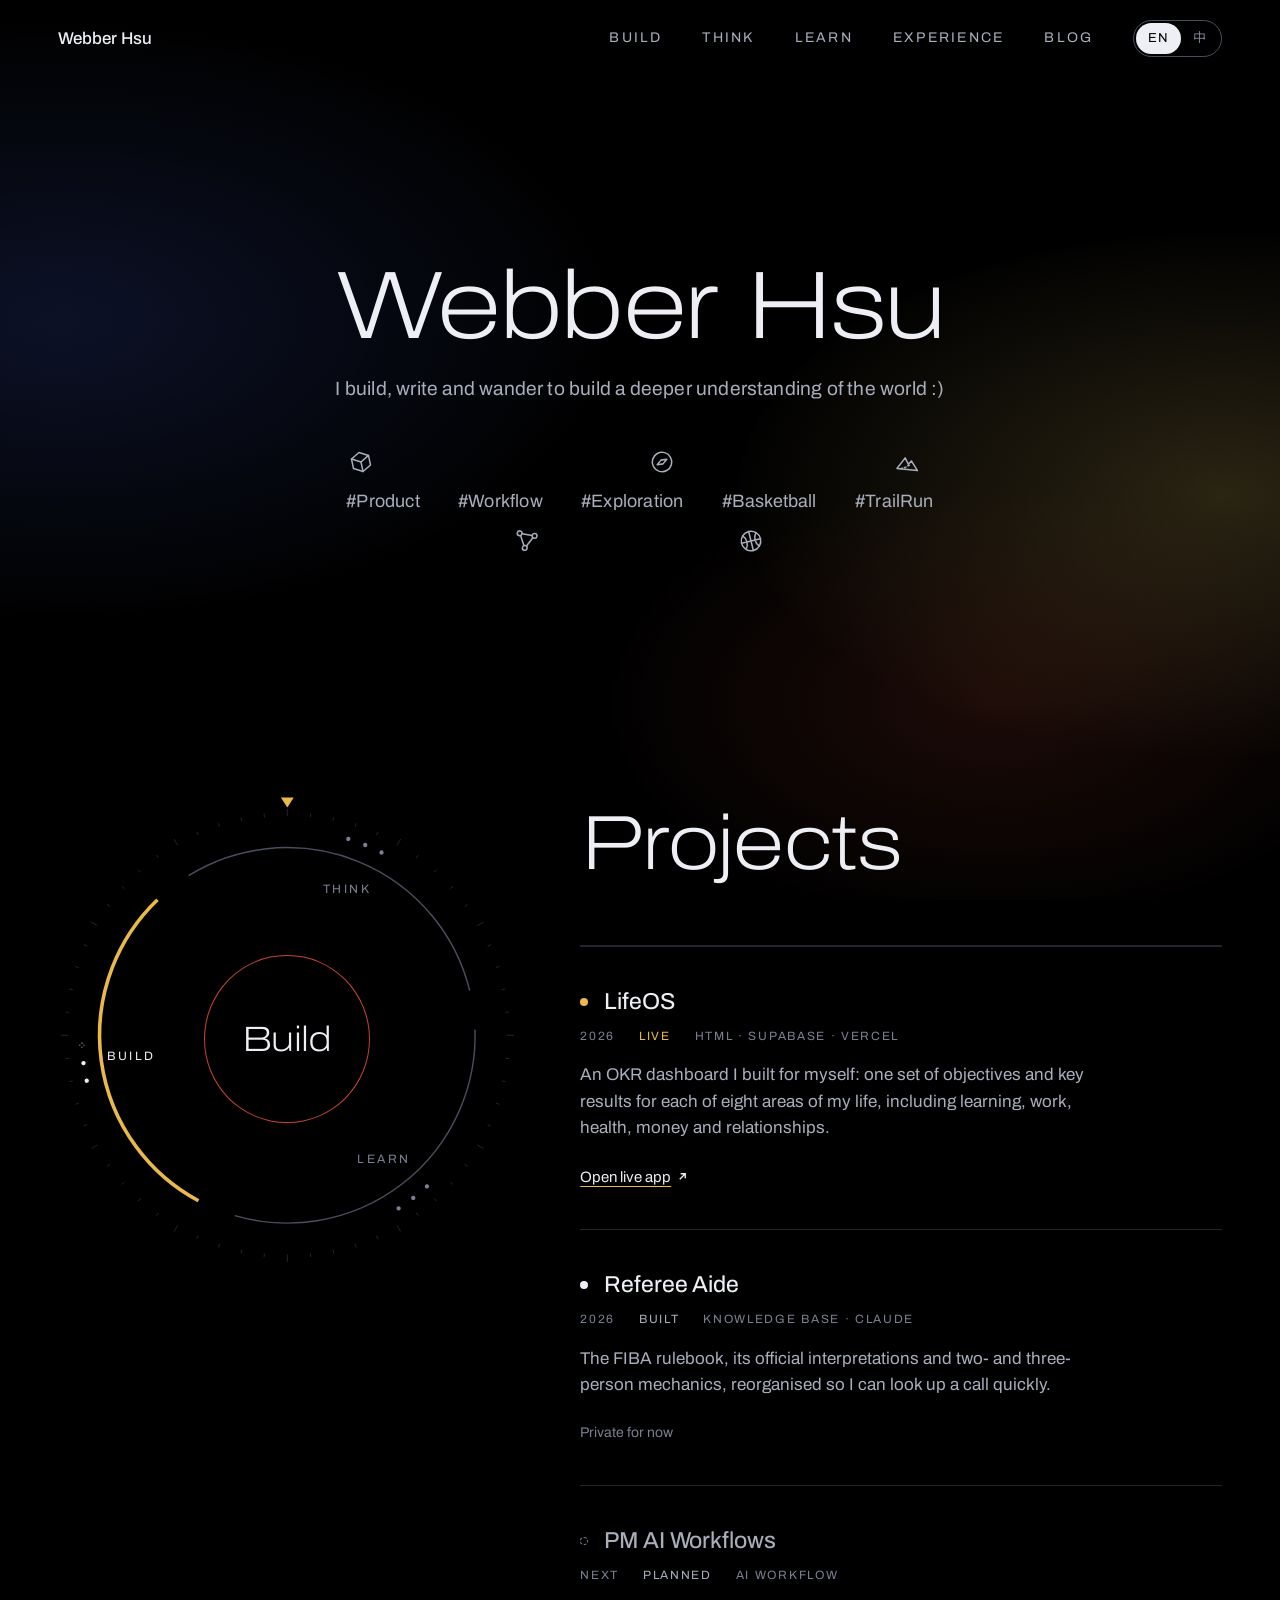
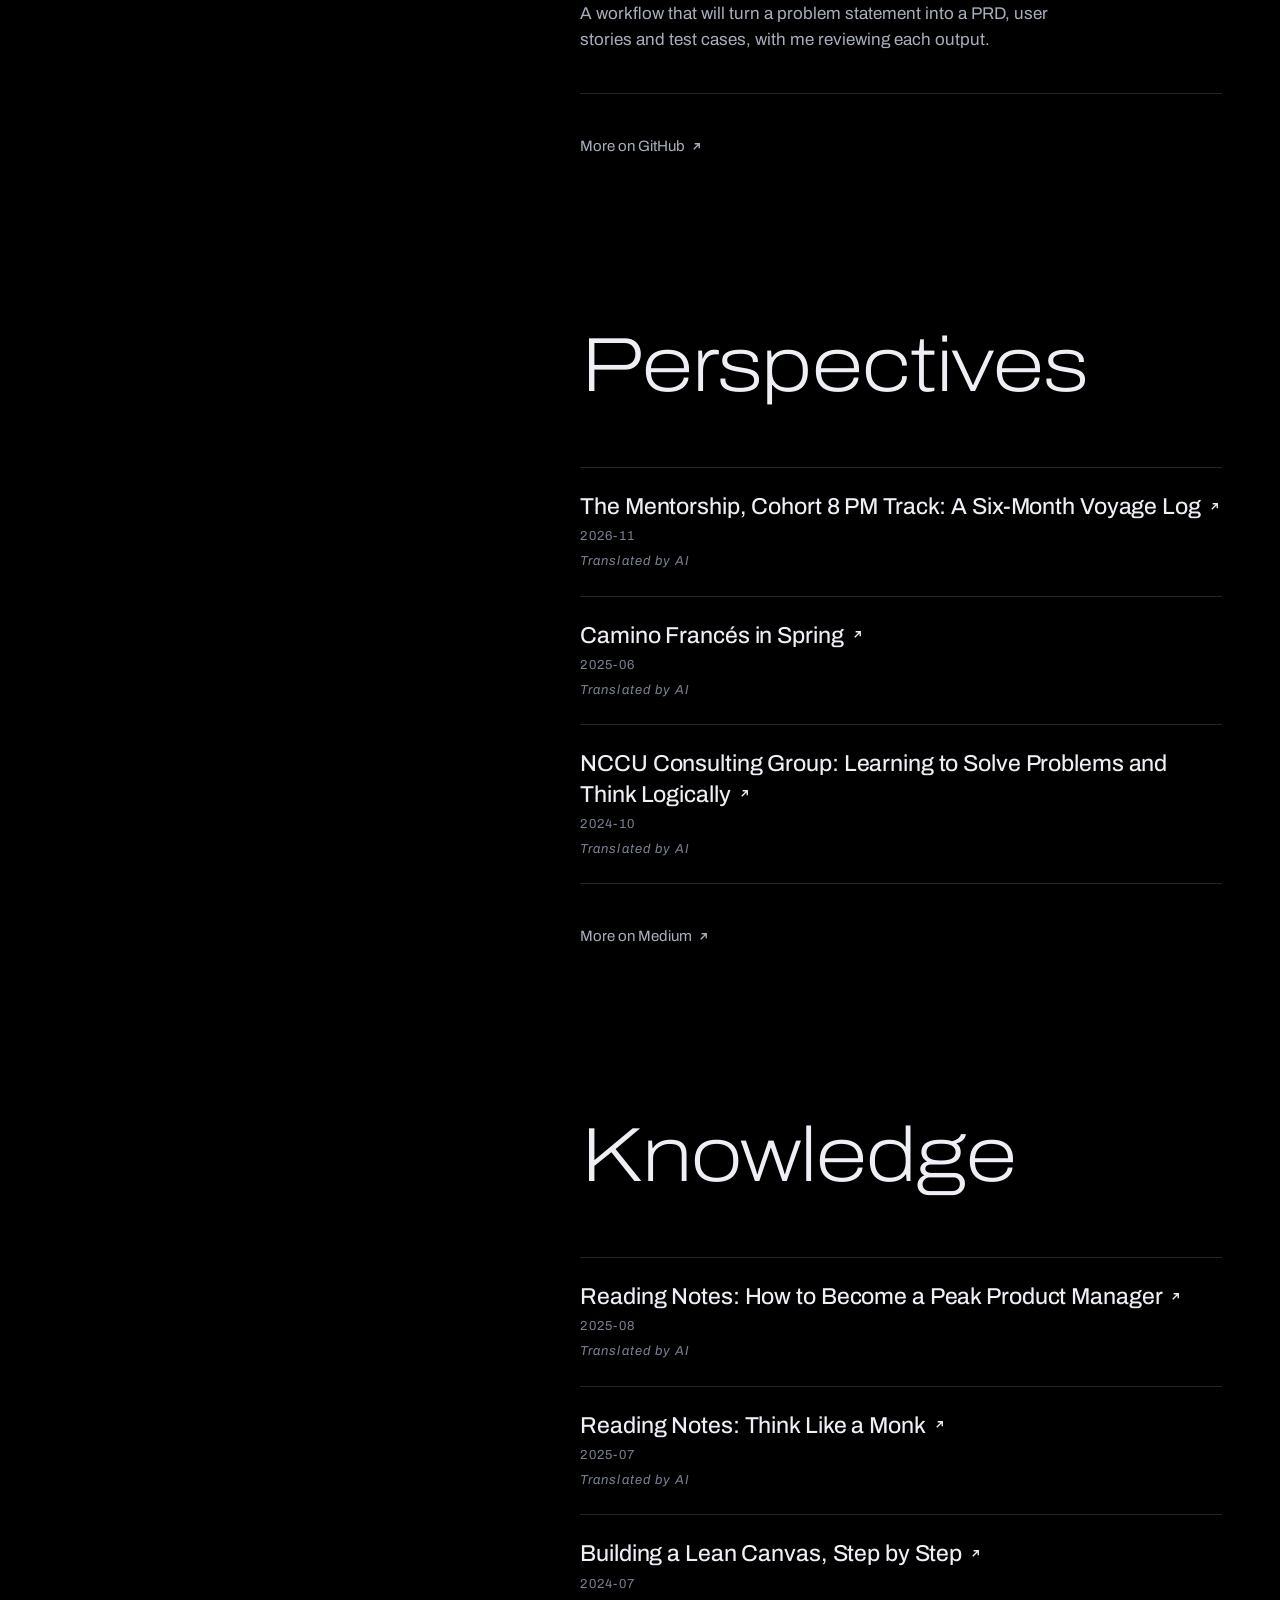
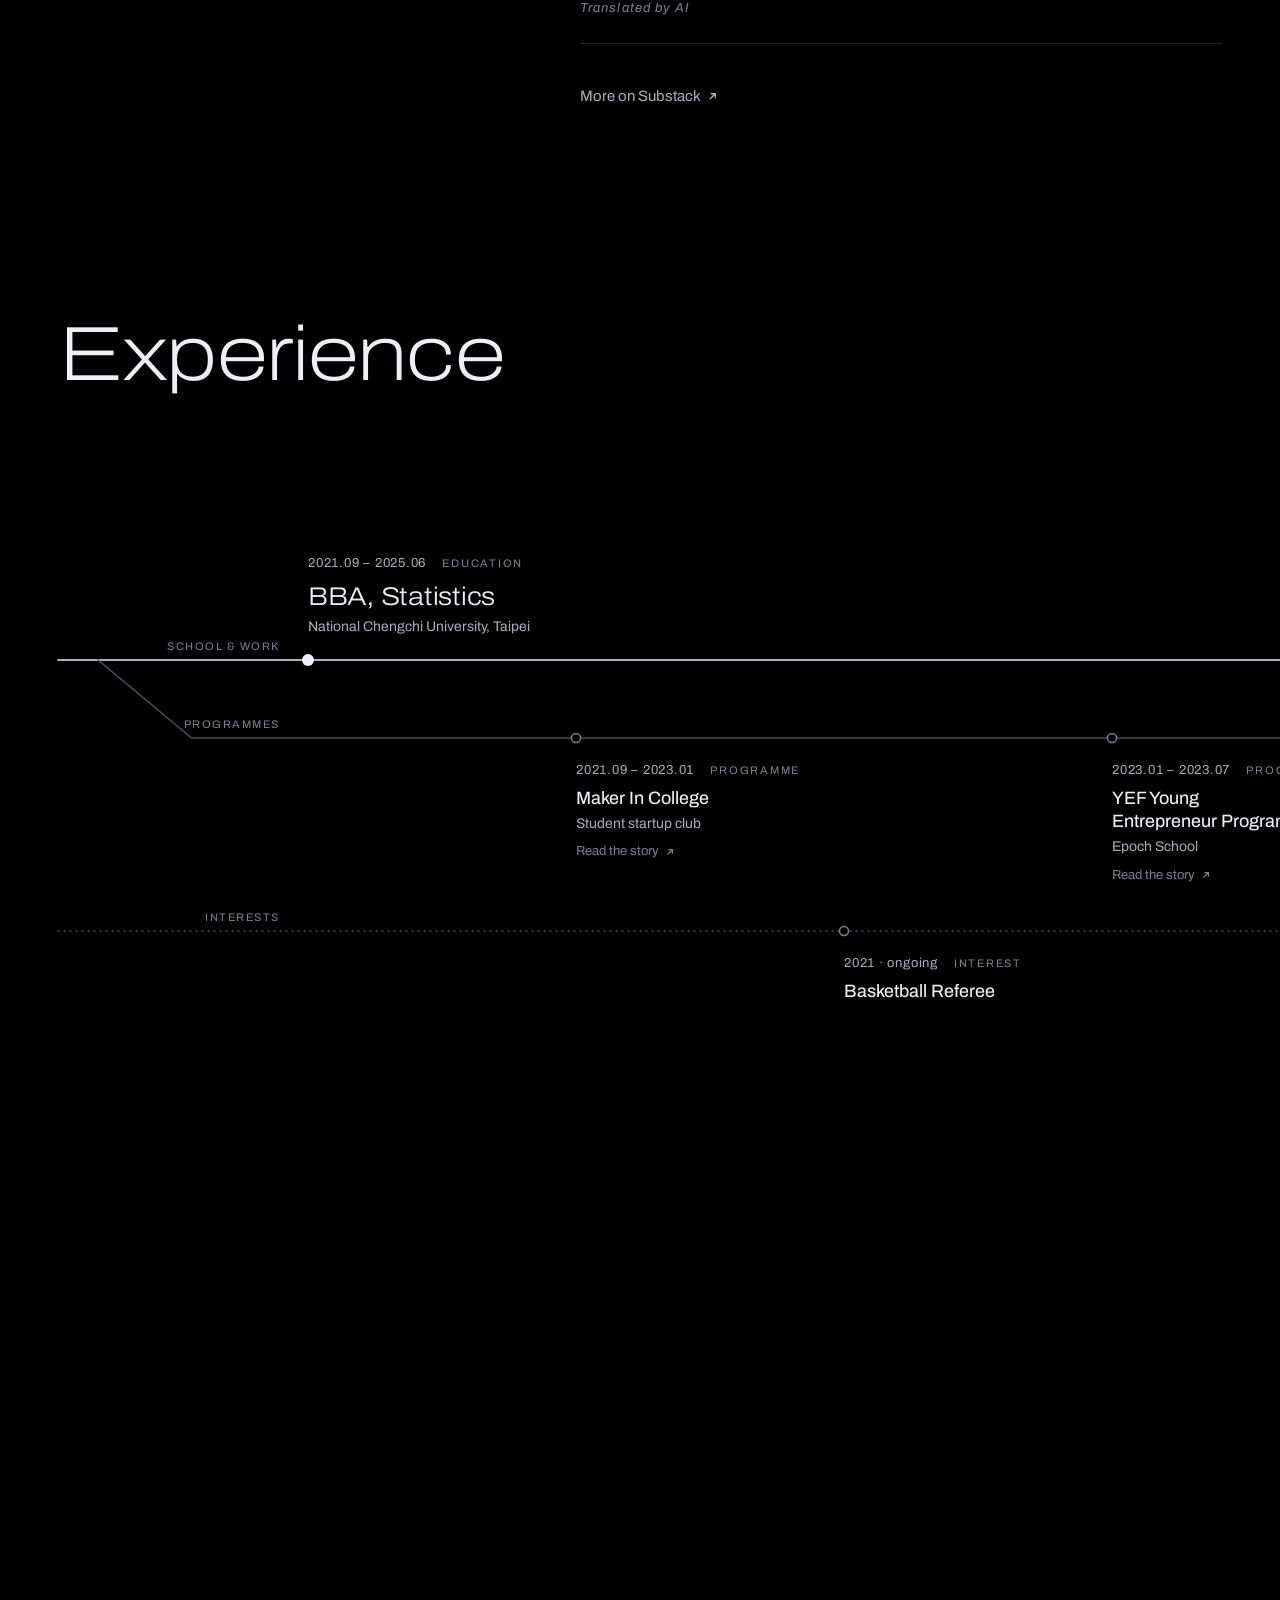
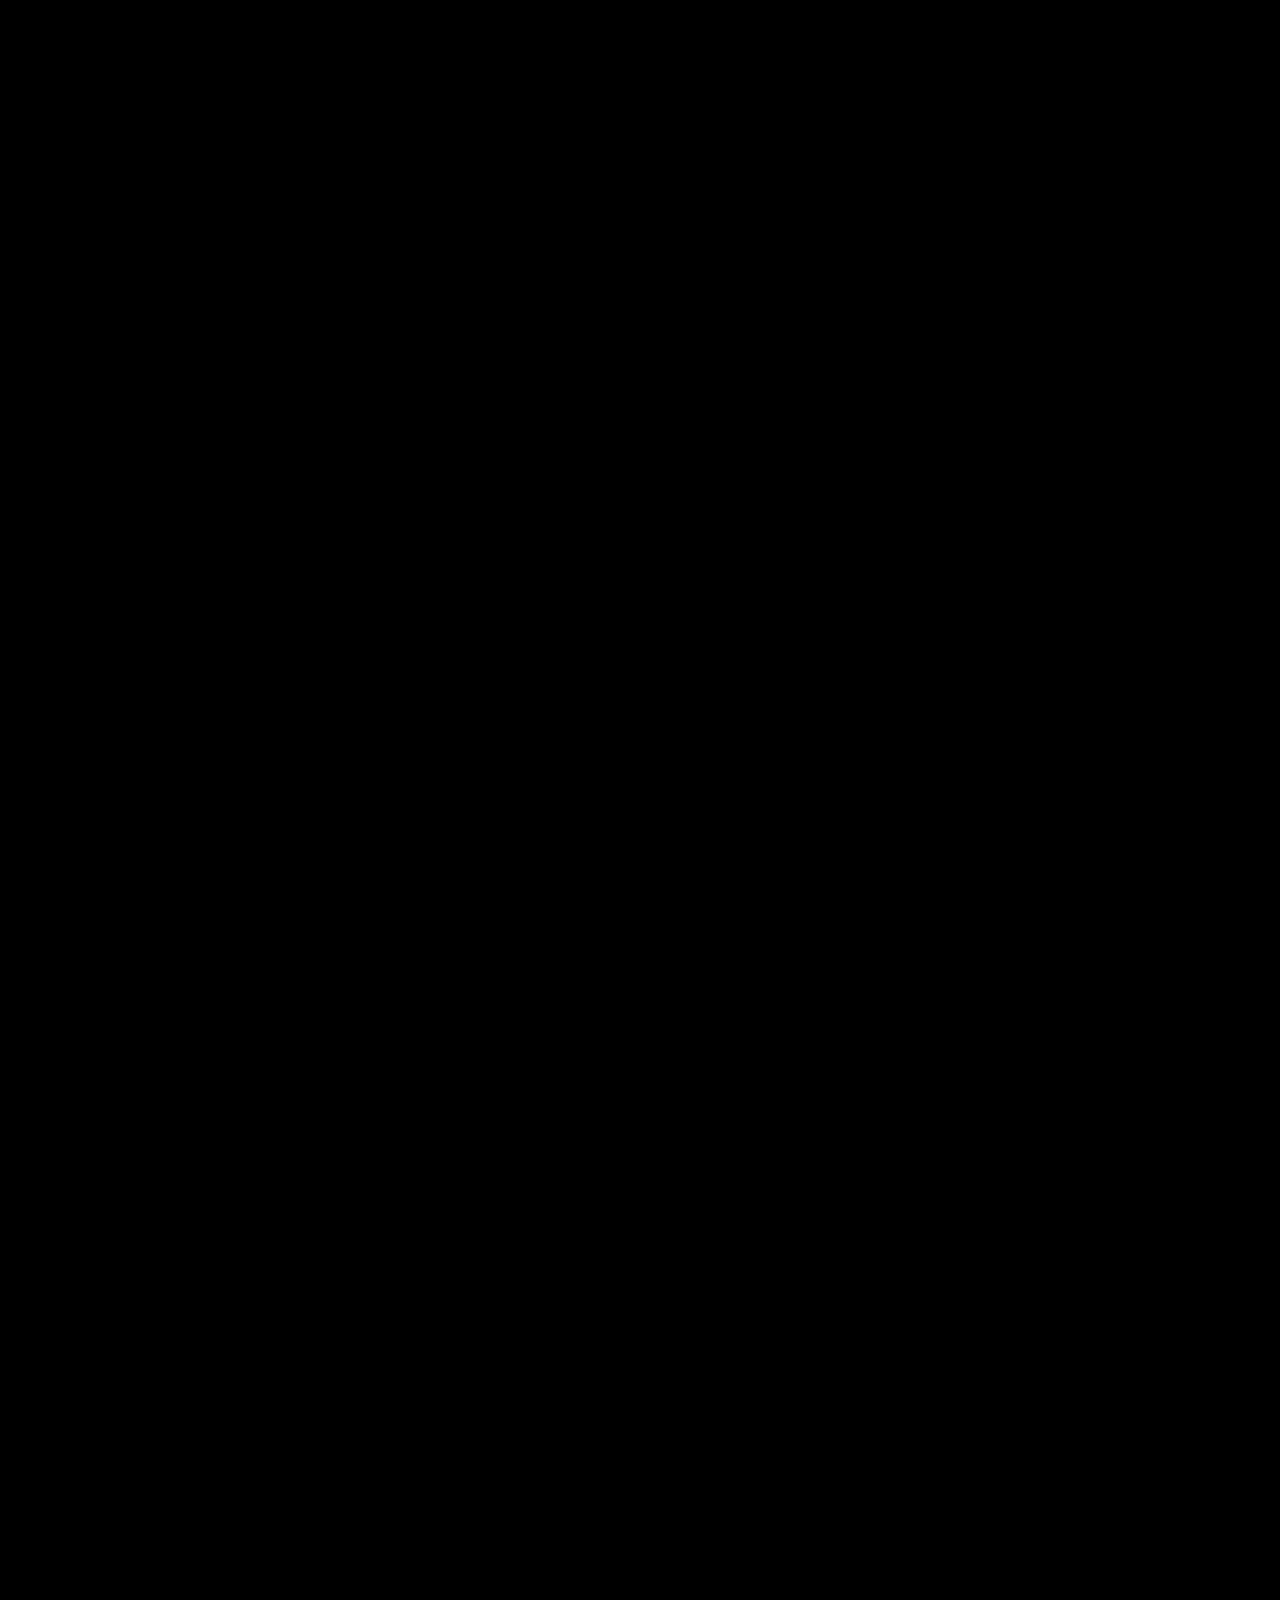
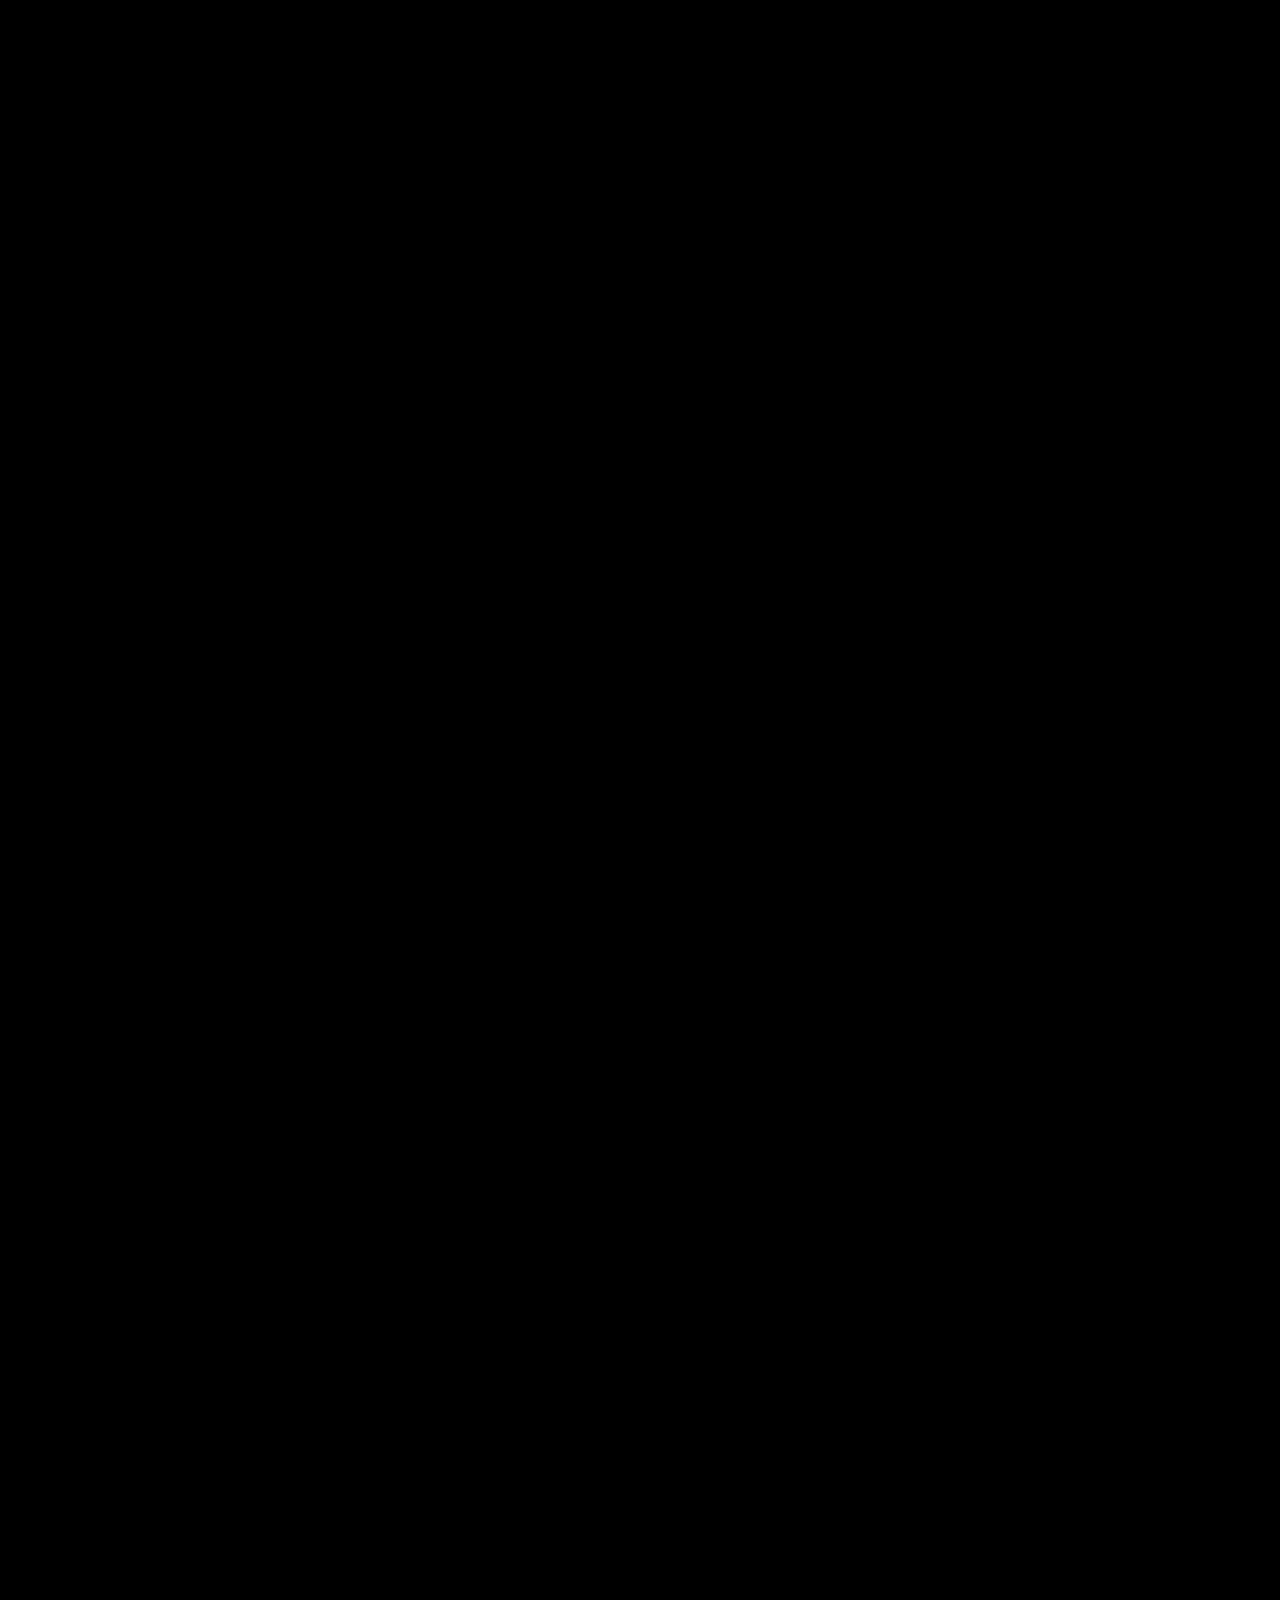
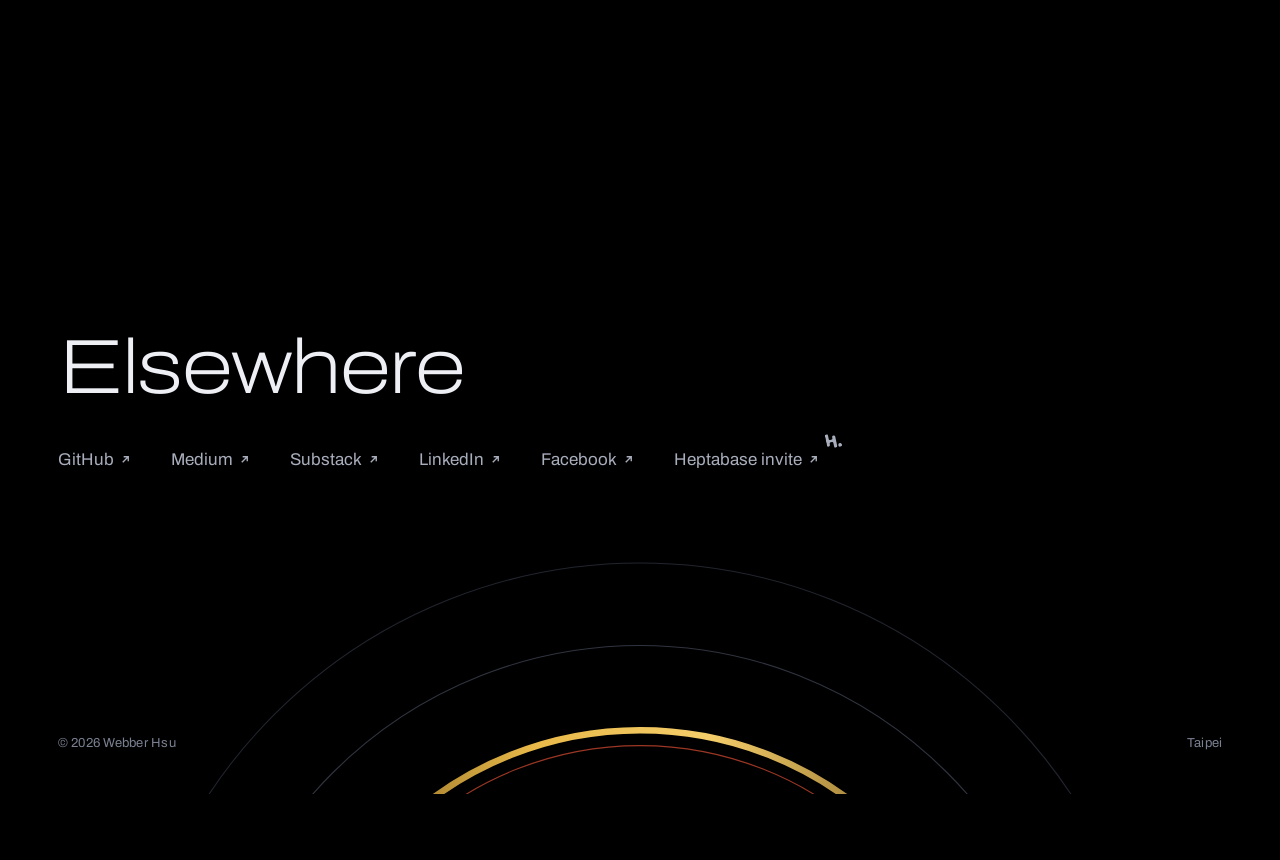
==== index.html @ d77bbbbd "Footer: drop the Portaly link, add a Heptabase invite with its floating logo Co-Authored-By: Claude " ====
<!doctype html>
<html lang="en" data-bg="accretion">
<head>
<meta charset="utf-8">
<meta name="viewport" content="width=device-width, initial-scale=1">
<title>Webber Hsu</title>
<meta name="description" content="Webber Hsu (徐偉博) — a product manager in Taipei who builds what he writes about.">
<meta name="theme-color" content="#000000">
<link rel="icon" href="favicon.svg" type="image/svg+xml">
<link rel="preconnect" href="https://fonts.googleapis.com">
<link rel="preconnect" href="https://fonts.gstatic.com" crossorigin>
<link rel="stylesheet" href="https://fonts.googleapis.com/css2?family=Archivo:wdth,wght@62..125,100..800&family=Noto+Sans+TC:wght@200;300;400;500;700&display=swap">
<link rel="stylesheet" href="styles.css">
</head>
<body>
<a class="skip" href="#hub" data-i18n="skip">Skip to work</a>

<header class="bar">
  <a class="wordmark" href="#top" data-i18n="wordmark">Webber Hsu</a>
  <nav aria-label="Primary">
    <a href="#build" data-cat-link="build" data-i18n="nav.build">Build</a>
    <a href="#think" data-cat-link="think" data-i18n="nav.think">Think</a>
    <a href="#learn" data-cat-link="learn" data-i18n="nav.learn">Learn</a>
    <a href="#experience" data-i18n="nav.exp">Experience</a>
    <a href="blog.html" data-i18n="nav.blog">Blog</a>
  </nav>
  <div class="lang" role="group" aria-label="Language">
    <button type="button" data-lang="en" aria-pressed="true">EN</button>
    <button type="button" data-lang="zh" aria-pressed="false">中</button>
  </div>
</header>

<main id="top">
  <section class="hero" aria-labelledby="hero-name">
    <h1 id="hero-name" class="name"><span class="name-en" lang="en">Webber Hsu</span><span class="name-cjk" lang="zh-Hant">徐偉博</span></h1>
    <p class="motto" data-i18n="motto">I build, write and wander to build a deeper understanding of the world :)</p>
    <ul class="tags" data-tags aria-label="Interests"></ul>
  </section>

  <section id="hub" class="section hub" aria-labelledby="hub-h">
    <h2 id="hub-h" class="visually-hidden" data-i18n="hub.h">Build, Think, Learn</h2>
    <div class="hub-grid">
      <div class="dial-wrap">
        <div class="dial" data-dial>
          <svg class="dial-art" viewBox="0 0 640 640" role="group" aria-label="Build, Think, Learn" data-dial-svg>
            <g class="dial-ticks" data-dial-ticks aria-hidden="true"></g>
            <g class="dial-rotor" data-rotor></g>
            <g class="dial-labels" data-dial-labels aria-hidden="true"></g>
            <path class="dial-pointer" d="M320 2 L311 -12 L329 -12 Z" aria-hidden="true"/>
          </svg>
          <div class="dial-core" aria-hidden="true">
            <span class="dial-core-name" data-core-name></span>
          </div>
        </div>
        <p class="dial-caption" aria-hidden="true"><span data-core-name></span></p>
      </div>
      <div class="panel" id="hub-panel" data-panel></div>
    </div>
  </section>

  <section id="experience" class="section exp" aria-labelledby="exp-h">
    <div class="exp-stage" data-exp-stage>
      <h2 id="exp-h" class="exp-h" data-i18n="exp.h">Experience</h2>
      <div class="tl-viewport" data-exp-viewport>
        <ol class="timeline" data-timeline></ol>
      </div>
    </div>
  </section>
</main>

<footer class="foot" aria-labelledby="foot-h">
  <h2 id="foot-h" class="foot-h" data-i18n="foot.h">Elsewhere</h2>
  <ul class="ext ext-foot" data-links></ul>
  <p class="foot-pending" data-links-pending hidden data-i18n="foot.pending">Links are on their way.</p>
  <p class="foot-meta"><span>© 2026 Webber Hsu</span><span data-i18n="foot.meta">Taipei</span></p>
  <svg class="horizon-rise" viewBox="0 0 1000 260" preserveAspectRatio="xMidYMax meet" aria-hidden="true" focusable="false">
    <defs>
      <linearGradient id="beam2" x1="0" y1="0" x2="1" y2="0">
        <stop offset="0" stop-color="#6B4E17"/>
        <stop offset=".35" stop-color="#E9B949"/>
        <stop offset=".6" stop-color="#F4CD6A"/>
        <stop offset="1" stop-color="#6B4E17"/>
      </linearGradient>
    </defs>
    <circle cx="500" cy="520" r="470" fill="none" stroke="#22252E"/>
    <circle cx="500" cy="520" r="395" fill="none" stroke="#30343F"/>
    <circle cx="500" cy="520" r="318" fill="none" stroke="url(#beam2)" stroke-width="6"/>
    <circle cx="500" cy="520" r="304" fill="#000" stroke="#C2452D" stroke-opacity=".8"/>
  </svg>
</footer>

<noscript><p class="noscript">This page draws its content with JavaScript. Code: https://github.com/TsuWebber</p></noscript>
<script src="content.js"></script>
<script src="main.js"></script>
</body>
</html>
---- styles.css ----
:root {
  --void: #000000;
  --ink: #EDEFF5;
  --ink-2: #A9AEBC;     /* secondary, 9.5:1 on void */
  --ink-3: #7A8091;     /* tertiary, 5.1:1 on void */
  --ring-1: #4A4F5E;
  --ring-2: #30343F;
  --ring-3: #22252E;
  --gold: #E9B949;
  --ember: #C2452D;

  --sans: "Archivo", "Noto Sans TC", "PingFang TC", "Microsoft JhengHei", system-ui, sans-serif;
  --wide: 125;          /* expanded width for display */

  --gutter: clamp(16px, 4.5vw, 72px);
  --s1: 8px; --s2: 16px; --s3: 24px; --s4: 40px; --s5: 64px; --s6: 104px; --s7: 168px;

  --ease-out: cubic-bezier(.16, 1, .3, 1);
  color-scheme: dark;
}

*, *::before, *::after { box-sizing: border-box; }
html { background: var(--void); scroll-behavior: smooth; -webkit-text-size-adjust: 100%; }
@media (prefers-reduced-motion: reduce) { html { scroll-behavior: auto; } }

body {
  margin: 0;
  background: var(--void);
  color: var(--ink);
  font-family: var(--sans);
  font-size: 17px;
  line-height: 1.6;
  font-variant-numeric: lining-nums tabular-nums;
  -webkit-font-smoothing: antialiased;
  caret-color: var(--gold);
}
html[lang="zh-Hant"] body { line-height: 1.75; letter-spacing: .02em; }

::selection { background: var(--gold); color: var(--void); }
html { scrollbar-color: var(--ring-1) var(--void); scrollbar-width: thin; }
::-webkit-scrollbar { width: 10px; }
::-webkit-scrollbar-track { background: var(--void); }
::-webkit-scrollbar-thumb { background: var(--ring-2); border: 3px solid var(--void); border-radius: 10px; }

a { color: inherit; text-decoration-thickness: 1px; text-underline-offset: .28em; text-decoration-color: var(--ring-1); }
a:hover { text-decoration-color: var(--gold); }
:focus-visible { outline: 1.5px solid var(--gold); outline-offset: 4px; border-radius: 2px; }
button { font: inherit; color: inherit; }

h1, h2, h3, h4 { margin: 0; font-weight: 300; text-wrap: balance; }
p { margin: 0; text-wrap: pretty; }

.skip { position: absolute; left: var(--gutter); top: -60px; padding: 8px 12px; background: var(--ink); color: var(--void); z-index: 10; }
.skip:focus { top: 12px; }

/* Bar */
.bar {
  position: absolute; inset: 0 0 auto 0; z-index: 5;
  display: flex; align-items: center; gap: var(--s4);
  padding: 28px var(--gutter);
  font-size: 14px; letter-spacing: .16em; text-transform: uppercase;
}
.wordmark { font-size: 17px; letter-spacing: .01em; text-transform: none; font-weight: 500; text-decoration: none; margin-right: auto; }
.bar nav { display: flex; gap: var(--s4); }
.bar nav a { text-decoration: none; color: var(--ink-2); transition: color .2s; }
.bar nav a:hover { color: var(--ink); }
.lang { display: flex; border: 1px solid var(--ring-1); border-radius: 999px; padding: 2px; }
.lang button {
  background: none; border: 0; cursor: pointer; padding: 5px 12px; border-radius: 999px;
  font-size: 13px; letter-spacing: .08em; color: var(--ink-3); transition: color .2s, background .2s;
}
.lang button[aria-pressed="true"] { background: var(--ink); color: var(--void); }
.lang button:not([aria-pressed="true"]):hover { color: var(--ink); }

/* Hero */
.hero {
  position: relative;
  min-height: max(100svh, 720px);
  display: grid;
  grid-template-columns: minmax(0, 5fr) minmax(0, 7fr);
  align-items: center;
  gap: var(--s4);
  padding: 120px var(--gutter) var(--s5);
  overflow: hidden;
}
.name {
  display: flex; flex-direction: column;
  font-size: clamp(3.4rem, 7.2vw, 6rem);
  font-weight: 200;
  font-stretch: 125%;
  font-variation-settings: "wdth" var(--wide);
  line-height: .92;
  letter-spacing: -.035em;
}


.ext { list-style: none; margin: 0; padding: 0; display: flex; flex-wrap: wrap; gap: var(--s1) var(--s3); font-size: 15px; }
.ext a { color: var(--ink-2); text-decoration: none; display: inline-flex; gap: 6px; align-items: center; }
.ext a:hover { color: var(--ink); }
.ext a svg { width: 11px; height: 11px; fill: none; stroke: currentColor; stroke-width: 1.5; }
.ext:empty { display: none; }



.dot { flex: none; width: var(--d, 10px); height: var(--d, 10px); border-radius: 50%; background: var(--ink); transition: transform .35s var(--ease-out), background .35s; }



/* Sections */
.section { padding: var(--s7) var(--gutter) 0; }
.section-head { display: grid; grid-template-columns: minmax(0, 5fr) minmax(0, 7fr); gap: var(--s4); align-items: end; margin-bottom: var(--s6); }
.section-head h2, .about > h2, .foot-h {
  font-size: clamp(2.2rem, 4.6vw, 4rem);
  font-weight: 200; font-stretch: 125%; font-variation-settings: "wdth" var(--wide);
  line-height: 1; letter-spacing: -.03em;
}
html[lang="zh-Hant"] .section-head h2, html[lang="zh-Hant"] .about > h2, html[lang="zh-Hant"] .foot-h { letter-spacing: .02em; font-weight: 300; }
.section-head p { color: var(--ink-2); max-width: 46ch; }

.works { list-style: none; margin: 0; padding: 0; }
.work {
  display: grid;
  grid-template-columns: minmax(0, 5fr) minmax(0, 7fr);
  gap: var(--s4);
  padding: var(--s5) 0;
  border-top: 1px solid var(--ring-3);
  scroll-margin-top: 40px;
}
.work:last-child { border-bottom: 1px solid var(--ring-3); }
.work-title { display: flex; align-items: baseline; gap: var(--s2); }
.work-title .dot { align-self: center; }
.work h3, .work h4 { font-size: clamp(1.9rem, 3.4vw, 3rem); font-weight: 300; font-stretch: 112%; font-variation-settings: "wdth" 112; letter-spacing: -.02em; line-height: 1.05; }
.work-meta { margin-top: var(--s2); display: flex; flex-wrap: wrap; gap: var(--s1) var(--s3); font-size: 13px; letter-spacing: .14em; text-transform: uppercase; color: var(--ink-3); }
.status { color: var(--ink-2); }
.status[data-s="live"] { color: var(--gold); }
.work-body p { font-size: 19px; line-height: 1.55; max-width: 52ch; }
html[lang="zh-Hant"] .work-body p { font-size: 18px; max-width: 30em; }
.work-stack { margin-top: var(--s2); color: var(--ink-3); font-size: 14px; }
.work-links { margin-top: var(--s3); display: flex; flex-wrap: wrap; gap: var(--s3); }
.work-links a { font-size: 15px; text-decoration-color: var(--gold); }
.work-links a svg { width: 11px; height: 11px; fill: none; stroke: currentColor; stroke-width: 1.5; margin-left: 6px; }
.work-pending { color: var(--ink-3); font-size: 14px; }
.work[data-status="planned"] h3, .work[data-status="planned"] h4 { color: var(--ink-2); }
.work[data-status="planned"] .work-body p { color: var(--ink-2); }
.work:target h3, .work:target h4 { color: var(--gold); }
.work:target .work-title .dot { background: var(--gold) !important; border-color: var(--gold) !important; }

.entries { list-style: none; margin: 0; padding: 0; }
.entries li { padding: var(--s3) 0; border-bottom: 1px solid var(--ring-3); }
.entries a { display: block; font-size: 20px; font-weight: 300; text-decoration: none; }
.entries a:hover { color: var(--gold); }
.entries time { display: block; margin-top: 4px; font-size: 13px; color: var(--ink-3); letter-spacing: .1em; }
.empty { padding: var(--s4) 0 !important; display: flex; gap: var(--s2); align-items: flex-start; }
.empty .dot { margin-top: 9px; background: none; border: 1px dashed var(--ink-3); }
.empty p { color: var(--ink-2); max-width: 36ch; }
.entries .more { border-bottom: 0; padding-top: var(--s3); }
.entries .more a { display: inline-flex; gap: 6px; align-items: center; font-size: 15px; font-weight: 400; color: var(--ink-2); }
.entries .more a:hover { color: var(--gold); }
.entries .more svg { width: 11px; height: 11px; fill: none; stroke: currentColor; stroke-width: 1.5; }
.empty a { display: inline; font-size: inherit; font-weight: inherit; text-decoration: underline; text-decoration-color: var(--gold); }

.about { display: grid; grid-template-columns: minmax(0, 5fr) minmax(0, 7fr); gap: var(--s4); }
.about-body { display: grid; gap: var(--s3); }
.about-body p { font-size: clamp(1.15rem, 1.6vw, 1.4rem); line-height: 1.55; max-width: 34em; font-weight: 300; }
.about-body p:first-child { color: var(--ink); }
.about-body p + p { color: var(--ink-2); }

.foot { padding: var(--s7) var(--gutter) var(--s5); }
.foot-h { max-width: 14ch; }
.ext-foot { margin-top: var(--s4); font-size: 17px; gap: var(--s2) var(--s4); }
.foot-pending { margin-top: var(--s3); color: var(--ink-3); }
.horizon-rise { display: block; width: min(100%, 980px); height: auto; margin: var(--s6) auto 0; }
.foot-meta { margin-top: var(--s3); display: flex; justify-content: space-between; gap: var(--s3); flex-wrap: wrap; font-size: 13px; color: var(--ink-3); letter-spacing: .02em; }
.noscript { padding: var(--s3) var(--gutter); color: var(--ink-2); }


/* Responsive */
@media (max-width: 960px) {
  .bar nav { display: none; }
  .hero { grid-template-columns: 1fr; padding-top: 96px; gap: var(--s3); min-height: auto; }
  .section { padding-top: var(--s6); }
  .section-head, .work, .about { grid-template-columns: 1fr; gap: var(--s2); }
  .section-head { margin-bottom: var(--s4); }
  .work { padding: var(--s4) 0; gap: var(--s3); }
  .foot { padding-top: var(--s6); }
}
@media (max-width: 560px) {
  .work-body p { font-size: 17px; }
}

/* ---------- Header: the four quarters + About ---------- */
.bar nav a.is-current { color: var(--ink); }
.bar nav a.is-current::after { content: ""; display: block; height: 1px; margin-top: 4px; background: var(--gold); }
.visually-hidden { position: absolute !important; width: 1px; height: 1px; overflow: hidden; clip: rect(0 0 0 0); white-space: nowrap; }

/* ---------- The four-part dial ---------- */
.hub { padding-top: var(--s6); }
.hub-grid { display: grid; grid-template-columns: minmax(0, 5fr) minmax(0, 7fr); gap: var(--s5); align-items: start; }
.dial-wrap { position: sticky; top: max(24px, calc(50vh - 290px)); }
.dial { position: relative; width: min(100%, 520px); aspect-ratio: 1; margin-inline: auto; }
.dial-art { width: 100%; height: 100%; overflow: visible; touch-action: none; cursor: grab; user-select: none; -webkit-user-select: none; }
.dial-art.is-dragging { cursor: grabbing; }
.dial-ticks line { stroke: var(--ring-2); stroke-width: 1; }
.dial-pointer { fill: var(--gold); }
.seg-hit { fill: transparent; cursor: pointer; outline: none; }
.seg-hit:focus-visible { fill: rgba(233, 185, 73, .07); }
.seg-arc { fill: none; stroke: var(--ring-1); stroke-width: 2; transition: stroke .5s var(--ease-out), stroke-width .5s var(--ease-out); }
.seg:hover .seg-arc { stroke: #6E7486; }
.seg.is-active .seg-arc { stroke: var(--gold); stroke-width: 5; }
.seg-dot { fill: var(--ink-3); transition: fill .5s var(--ease-out); }
.seg-dot.is-planned { fill: none; stroke: var(--ink-3); stroke-dasharray: 2 2; }
.seg.is-active .seg-dot { fill: var(--ink); }
.seg.is-active .seg-dot.is-planned { fill: none; stroke: var(--ink-2); }
.seg-label { fill: var(--ink-3); font-family: var(--sans); font-size: 17px; letter-spacing: .2em; text-transform: uppercase; pointer-events: none; transition: fill .5s var(--ease-out); }
html[lang="zh-Hant"] .seg-label { letter-spacing: .3em; font-size: 19px; }
.seg-label.is-active { fill: var(--ink); }
.dial-core {
  position: absolute; inset: 32%; border-radius: 50%;
  display: grid; place-content: center; text-align: center; gap: 6px;
  border: 1px solid var(--ember); pointer-events: none;
}
.dial-core-name { font-size: clamp(1.4rem, 3vw, 2.2rem); font-weight: 200; font-stretch: 125%; font-variation-settings: "wdth" 125; letter-spacing: -.02em; line-height: 1; }
html[lang="zh-Hant"] .dial-core-name { letter-spacing: .12em; font-weight: 300; }

.cat + .cat { margin-top: var(--s7); }
.cat { scroll-margin-top: 24px; }
.dial-caption { display: none; }
.panel-head { padding-bottom: var(--s4); border-bottom: 1px solid var(--ring-3); }
.panel-h {
  font-size: clamp(2.2rem, 4.6vw, 4rem); font-weight: 200; font-stretch: 125%; font-variation-settings: "wdth" var(--wide);
  line-height: 1; letter-spacing: -.03em;
}
html[lang="zh-Hant"] .panel-h { letter-spacing: .02em; font-weight: 300; }
.panel-head p { margin-top: var(--s3); color: var(--ink-2); max-width: 46ch; }
html[lang="zh-Hant"] .panel-head p { max-width: 28em; }

.panel .work { display: block; padding: var(--s4) 0; }
.panel .work-meta { margin-top: var(--s1); }
.panel .work-summary { margin-top: var(--s2); font-size: 18px; line-height: 1.55; max-width: 52ch; }
html[lang="zh-Hant"] .panel .work-summary { font-size: 17px; max-width: 30em; }
.panel .work[data-status="planned"] .work-summary { color: var(--ink-2); }
.panel .entry { padding: var(--s3) 0; border-bottom: 1px solid var(--ring-3); }
.panel .entry a { display: inline-flex; gap: 10px; align-items: baseline; font-size: 21px; font-weight: 300; text-decoration: none; }
.panel .entry a svg { width: 11px; height: 11px; fill: none; stroke: currentColor; stroke-width: 1.5; flex: none; }
.panel .entry a:hover { color: var(--gold); }
.panel .entry time { display: block; margin-top: 4px; font-size: 13px; color: var(--ink-3); letter-spacing: .1em; }
.panel .empty { display: flex; gap: var(--s2); align-items: center; padding: var(--s4) 0; color: var(--ink-2); }
.panel .empty .dot { background: none; border: 1px dashed var(--ink-3); }
.panel-more { display: inline-flex; gap: 6px; align-items: center; margin-top: var(--s4); font-size: 15px; color: var(--ink-2); text-decoration: none; }
.panel-more:hover { color: var(--gold); }
.panel-more svg { width: 11px; height: 11px; fill: none; stroke: currentColor; stroke-width: 1.5; }

@media (max-width: 960px) {
  .bar { flex-wrap: wrap; row-gap: 14px; }
  .bar nav { display: flex; order: 3; width: 100%; gap: 22px; font-size: 12px; letter-spacing: .14em; }
  .hero { padding-top: 128px; }
  .hub-grid { grid-template-columns: 1fr; gap: var(--s4); }
  /* On small screens the dial shrinks into a sticky strip that keeps turning as you scroll. */
  .dial-wrap {
    position: sticky; top: 0; z-index: 4;
    display: flex; align-items: center; gap: var(--s2);
    margin-inline: calc(var(--gutter) * -1); padding: 10px var(--gutter);
    background: var(--void); border-bottom: 1px solid var(--ring-3);
  }
  .dial { width: 76px; margin: 0; flex: none; }
  .dial-core, .seg-label, .dial-hint, .dial-ticks { display: none; }
  .seg-arc { stroke-width: 14; }
  .seg.is-active .seg-arc { stroke-width: 26; }
  .seg-dot { r: 9; }
  .dial-pointer { transform: scale(2.2); transform-origin: 320px 0; }
  .dial-caption { display: grid; gap: 2px; margin: 0; }
  .dial-caption [data-core-name] { font-size: 20px; font-weight: 300; font-stretch: 125%; font-variation-settings: "wdth" 125; letter-spacing: -.01em; line-height: 1.1; }
  html[lang="zh-Hant"] .dial-caption [data-core-name] { letter-spacing: .1em; font-stretch: 100%; }
  .cat + .cat { margin-top: var(--s6); }
  .cat { scroll-margin-top: 110px; }
}
@media (max-width: 560px) {
  .bar nav { gap: 16px; letter-spacing: .1em; }
  .panel .entry a { font-size: 18px; }
}

/* ---------- Hero: name, hashtags, links. Nothing else. ---------- */
.hero {
  display: flex; flex-direction: column; justify-content: center; align-items: flex-start;
  min-height: min(78svh, 760px);
  padding: 140px var(--gutter) var(--s5);
  gap: 0; overflow: visible;
}
.hero .name { font-size: clamp(3.6rem, 9vw, 6rem); }
.hero .name-zh { margin-top: var(--s3); }
.tags { list-style: none; margin: var(--s5) 0 0; padding: 0; display: flex; flex-wrap: wrap; gap: var(--s1) var(--s3); }
.tags li { font-size: clamp(15px, 1.4vw, 18px); color: var(--ink-2); letter-spacing: .01em; }
html[lang="zh-Hant"] .tags li { letter-spacing: .06em; }
.hero .ext { margin-top: var(--s3); }
@media (max-width: 960px) {
  .hero { min-height: auto; padding-top: 150px; padding-bottom: var(--s4); }
}

/* Hero, centred: one name in the page's language, then the hashtags. Links live in the footer. */
.hero { align-items: center; text-align: center; }
.hero .name { display: block; }
.hero .name-en { display: block; }
.hero .name-cjk { display: none; font-weight: 200; letter-spacing: .12em; font-stretch: 100%; font-variation-settings: normal; margin-right: -.12em; }
html[lang="zh-Hant"] .hero .name-en { display: none; }
html[lang="zh-Hant"] .hero .name-cjk { display: block; }
.hero .tags { justify-content: center; }

/* ---------- Type roles: section vs item must read apart at a glance ----------
   Section  : wide, hairline-thin, large   (clamp 2.8rem → 5.5rem, wght 200, wdth 125)
   Item     : normal width, regular, small (1.5rem, wght 450, wdth 100)
   Body     : 17–18px, Dust for descriptions
   Meta     : 12–13px tracked caps, Far Dust                                        */
.panel-h, .about > h2, .foot-h { font-size: clamp(2.8rem, 6vw, 5.5rem); line-height: .98; }
.panel-head { padding-bottom: var(--s5); }
.panel-head p { font-size: 17px; }
.panel .work h4, .panel .entry a {
  font-size: clamp(1.25rem, 1.8vw, 1.5rem);
  font-weight: 450; font-stretch: 100%; font-variation-settings: "wdth" 100;
  letter-spacing: -.005em; line-height: 1.3;
}
html[lang="zh-Hant"] .panel .work h4, html[lang="zh-Hant"] .panel .entry a { font-weight: 500; letter-spacing: .02em; }
.panel .work[data-status="planned"] h4 { color: var(--ink-2); }
.panel .work-meta { margin-top: 10px; font-size: 12px; }
.panel .work-summary { margin-top: var(--s2); font-size: 17px; color: var(--ink-2); }
.panel .work .dot { --d: 8px !important; }
.panel .entry a { display: inline; }
.panel .entry a svg { display: inline-block; margin-left: 8px; vertical-align: .1em; }


/* ---------- Hashtag icons: small line drawings scattered above and below ---------- */
.hero .tags { row-gap: 52px; column-gap: clamp(20px, 3vw, 40px); margin-top: calc(var(--s5) + 18px); }
.tags li { position: relative; }
.tag-icon {
  position: absolute; left: 50%; width: 22px; height: 22px;
  fill: none; stroke: var(--ink-3); stroke-width: 1.5; stroke-linecap: round; stroke-linejoin: round;
  transform: translateX(calc(-50% + var(--x, 0px))) rotate(var(--tilt, 0deg));
  transition: stroke .35s var(--ease-out), transform .45s var(--ease-out);
  pointer-events: none;
}
.tag-icon[data-at="above"] { bottom: calc(100% + 10px); }
.tag-icon[data-at="below"] { top: calc(100% + 10px); }
.tags li:hover .tag-icon { stroke: var(--gold); transform: translateX(calc(-50% + var(--x, 0px))) rotate(0deg) scale(1.15); }
@media (prefers-reduced-motion: no-preference) {
  .tag-icon { animation: tag-bob 6s ease-in-out infinite; animation-delay: calc(var(--i, 0) * -1.3s); }
  .tags li:hover .tag-icon { animation-play-state: paused; }
}
@keyframes tag-bob {
  0%, 100% { translate: 0 0; }
  50% { translate: 0 -3px; }
}
@media (max-width: 560px) {
  .hero .tags { row-gap: 56px; column-gap: 26px; }
  .tag-icon { width: 20px; height: 20px; }
}
.tag-icon { width: 26px; height: 26px; stroke: var(--ink-2); stroke-width: 1.4; }
.tag-icon[data-at="above"] { bottom: calc(100% + 12px); }
.tag-icon[data-at="below"] { top: calc(100% + 12px); }
@media (max-width: 560px) { .tag-icon { width: 22px; height: 22px; } }

/* ---------- Background rendering: black ground with the accretion disc's Doppler colour ---------- */
html[data-bg] body::before, html[data-bg] body::after {
  content: ""; position: fixed; inset: 0; z-index: -1; pointer-events: none;
}
/* Film grain keeps every option from looking like a flat CSS gradient. */
html[data-bg] body::after {
  opacity: .07; mix-blend-mode: overlay;
  background-image: url("data:image/svg+xml;utf8,<svg xmlns='http://www.w3.org/2000/svg' width='220' height='220'><filter id='n'><feTurbulence type='fractalNoise' baseFrequency='.9' numOctaves='2' stitchTiles='stitch'/><feColorMatrix values='0 0 0 0 1  0 0 0 0 1  0 0 0 0 1  0 0 0 .9 0'/></filter><rect width='100%' height='100%' filter='url(%23n)'/></svg>");
}

/* A · Accretion: Doppler colour of the disc. Gold-white where matter approaches,
   ember where it recedes, a cold blue far side. */
html[data-bg="accretion"] body::before {
  /* Positions are fed by main.js from scroll: the three patches orbit the centre like the disc turning. */
  background:
    radial-gradient(55% 42% at var(--gold-x, 78%) var(--gold-y, 14%), rgba(244, 205, 106, .17), transparent 70%),
    radial-gradient(42% 34% at var(--ember-x, 92%) var(--ember-y, 46%), rgba(194, 69, 45, .14), transparent 72%),
    radial-gradient(60% 46% at var(--blue-x, 8%) var(--blue-y, 92%), rgba(72, 110, 255, .15), transparent 72%);
}


html[data-bg] body { background: transparent; }

/* ---------- Fixed header ---------- */
:root { --bar-h: 92px; }
html { scroll-padding-top: var(--bar-h); }
.bar {
  position: fixed; inset: 0 0 auto 0; z-index: 20;
  padding-block: 20px;
  border-bottom: 1px solid transparent;
  transition: background .35s var(--ease-out), border-color .35s var(--ease-out), backdrop-filter .35s var(--ease-out);
}
/* Once the page moves under it, the bar takes a dark veil so links stay legible over content and colour. */
.bar.is-scrolled {
  background: rgba(0, 0, 0, .66);
  -webkit-backdrop-filter: blur(14px) saturate(120%);
          backdrop-filter: blur(14px) saturate(120%);
  border-bottom-color: var(--ring-3);
}
.dial-wrap { top: max(calc(var(--bar-h) + 24px), calc(50vh - 290px + var(--bar-h) / 2)); }
.cat { scroll-margin-top: 24px; }   /* added to html scroll-padding (the bar) */
@media (max-width: 960px) {
  .bar { padding-block: 14px 12px; }
  .dial-wrap { top: var(--bar-h); }
  .cat { scroll-margin-top: 124px; }   /* clears the sticky dial strip */
}

.motto { margin-top: var(--s3); font-size: clamp(1.05rem, 1.5vw, 1.25rem); color: var(--ink-2); letter-spacing: .01em; }
html[lang="zh-Hant"] .motto { letter-spacing: .08em; }
/* On phones the tag row wraps, so every icon sits straight above its own tag. */
@media (max-width: 560px) {
  .tag-icon { --x: 0px !important; }
  .tag-icon[data-at="below"] { top: auto; bottom: calc(100% + 10px); }
}

/* Footer: the horizon rises from the very bottom edge of the page, so the page edge is what cuts it. */
.foot { padding-bottom: 0; }
.foot-meta { margin-top: var(--s6); }
.horizon-rise { margin: var(--s5) auto 0; width: min(100%, 1100px); vertical-align: bottom; }

/* Footer, final: text stays last on the page; the horizon rises behind it from the page's bottom edge. */
.foot { position: relative; overflow: hidden; padding-bottom: var(--s4); }
.foot > :not(.horizon-rise) { position: relative; z-index: 1; }
.horizon-rise {
  position: absolute; left: 50%; bottom: 0; z-index: 0;
  width: min(100%, 1100px); margin: 0; transform: translateX(-50%);
}
.foot-meta { margin-top: clamp(180px, 22vw, 260px); }
@media (max-width: 560px) { .horizon-rise { width: 175%; } }

/* ---------- Blog page ---------- */
.blog { padding: calc(var(--bar-h) + var(--s6)) var(--gutter) 0; max-width: 1200px; }
.blog-head { padding-bottom: var(--s5); border-bottom: 1px solid var(--ring-3); }
.blog-h {
  font-size: clamp(2.8rem, 6vw, 5.5rem); font-weight: 200; font-stretch: 125%; font-variation-settings: "wdth" 125;
  line-height: .98; letter-spacing: -.03em;
}
html[lang="zh-Hant"] .blog-h { letter-spacing: .02em; font-weight: 300; }
.blog-sub { margin-top: var(--s3); font-size: 17px; color: var(--ink-2); max-width: 52ch; }
.blog-filter { display: inline-flex; margin-top: var(--s4); border: 1px solid var(--ring-1); border-radius: 999px; padding: 3px; }
.blog-filter button {
  background: none; border: 0; cursor: pointer; padding: 7px 16px; border-radius: 999px;
  font-size: 14px; letter-spacing: .02em; color: var(--ink-2); transition: color .2s, background .2s;
}
.blog-filter button[aria-pressed="true"] { background: var(--ink); color: var(--void); }
.blog-filter button:not([aria-pressed="true"]):hover { color: var(--ink); }

.year { display: grid; grid-template-columns: minmax(0, 2fr) minmax(0, 10fr); gap: var(--s4); padding-top: var(--s5); }
.year-h { font-size: 13px; font-weight: 500; letter-spacing: .16em; color: var(--ink-3); padding-top: 26px; font-variant-numeric: tabular-nums; }
.posts { list-style: none; margin: 0; padding: 0; }
.post a {
  display: grid; grid-template-columns: minmax(0, 1fr) auto; align-items: baseline; gap: var(--s3);
  padding: var(--s3) 0; border-bottom: 1px solid var(--ring-3); text-decoration: none;
}
.post-title { font-size: clamp(1.15rem, 1.6vw, 1.4rem); font-weight: 450; line-height: 1.35; transition: color .2s; }
html[lang="zh-Hant"] .post-title, .post-title[lang="zh-Hant"] { font-weight: 500; letter-spacing: .02em; }
.post-title svg { display: inline-block; width: 11px; height: 11px; margin-left: 8px; vertical-align: .1em; fill: none; stroke: currentColor; stroke-width: 1.5; }
.post a:hover .post-title { color: var(--gold); }
.post-meta { display: flex; gap: var(--s2); font-size: 12px; letter-spacing: .12em; text-transform: uppercase; color: var(--ink-3); white-space: nowrap; font-variant-numeric: tabular-nums; }
.blog .empty { padding: var(--s5) 0; color: var(--ink-2); }
.page-blog .foot { padding-top: var(--s7); }

@media (max-width: 760px) {
  .year { grid-template-columns: 1fr; gap: 0; padding-top: var(--s4); }
  .year-h { padding-top: 0; }
  .post a { grid-template-columns: 1fr; gap: 6px; }
}

/* AI-translated titles say so, quietly. */
.ai-tag { color: var(--ink-3); letter-spacing: .08em; text-transform: none; font-style: italic; }
.post-meta .ai-tag { letter-spacing: .04em; }
.panel .entry-meta { display: flex; flex-wrap: wrap; gap: 4px var(--s2); margin-top: 4px; font-size: 13px; color: var(--ink-3); letter-spacing: .1em; }
.panel .entry-meta time { margin-top: 0; }
@media (max-width: 760px) { .post-meta { flex-wrap: wrap; white-space: normal; } }


/* ---------- Experience: two lines, a main line and one branch, oldest left to newest right ---------- */
.exp { padding-top: var(--s7); position: relative; }
.exp-stage { padding-top: var(--s4); height: 100%; }   /* spans the section so the map can stay pinned */
.exp-h {
  font-size: clamp(2.8rem, 6vw, 5.5rem); font-weight: 200; font-stretch: 125%; font-variation-settings: "wdth" 125;
  line-height: .98; letter-spacing: -.03em; margin-bottom: var(--s3);
}
html[lang="zh-Hant"] .exp-h { letter-spacing: .02em; font-weight: 300; }
.tl-viewport { position: sticky; top: calc(var(--bar-h) + 16px); overflow: hidden; margin-inline: calc(var(--gutter) * -1); padding-inline: var(--gutter); }
.timeline { list-style: none; margin: 0; padding: 0; position: relative; will-change: transform; transform-origin: 0 0; }
.tl-lines { position: absolute; inset: 0; overflow: visible; }
.tl-rail { fill: none; stroke-linecap: round; stroke-linejoin: round; }
.tl-rail.is-main { stroke: var(--ink-2); stroke-width: 2; }
.tl-rail.is-now { stroke: var(--gold); stroke-width: 2.5; }
.tl-rail.is-side { stroke: var(--ring-1); stroke-width: 1.5; }
.tl-rail.is-interest { stroke: var(--ring-1); stroke-width: 1.5; stroke-dasharray: 1 5; }
.tl-lane { fill: var(--ink-3); font-family: var(--sans); font-size: 11px; letter-spacing: .14em; text-transform: uppercase; }
html[lang="zh-Hant"] .tl-lane { letter-spacing: .1em; font-size: 12px; }
.tl-node { fill: var(--void); stroke: var(--ink-3); stroke-width: 1.5; }
.tl-node.is-main { r: 6; }
.tl-node.is-main { fill: var(--ink); stroke: none; }
.tl-node.is-main.is-now { fill: var(--gold); }

.tl { position: absolute; padding-right: var(--s3); }
.tl-when {
  display: flex; gap: var(--s2); align-items: baseline; white-space: nowrap;
  font-size: 13px; letter-spacing: .06em; color: var(--ink-2); font-variant-numeric: tabular-nums;
}
.tl-type { font-size: 11px; letter-spacing: .16em; text-transform: uppercase; color: var(--ink-3); }
html[lang="zh-Hant"] .tl-type { letter-spacing: .12em; }
.tl[data-now] .tl-when span:first-child { color: var(--gold); }
.tl-title { margin-top: 6px; font-size: clamp(1.1rem, 1.4vw, 1.3rem); font-weight: 450; line-height: 1.3; }
.tl-main .tl-title { font-size: clamp(1.35rem, 2vw, 1.75rem); font-weight: 300; font-stretch: 112%; font-variation-settings: "wdth" 112; letter-spacing: -.01em; }
html[lang="zh-Hant"] .tl-title { font-weight: 500; letter-spacing: .02em; }
html[lang="zh-Hant"] .tl-main .tl-title { font-weight: 400; font-stretch: 100%; font-variation-settings: normal; }
.tl-org { margin-top: 3px; font-size: 14px; color: var(--ink-2); }
.tl-note { margin-top: 6px; font-size: 14px; color: var(--ink-2); line-height: 1.5; }
.tl-link { display: inline-flex; gap: 6px; align-items: center; margin-top: 6px; font-size: 13px; color: var(--ink-3); text-decoration: none; }
.tl-link:hover { color: var(--gold); }
.tl-link svg { width: 10px; height: 10px; fill: none; stroke: currentColor; stroke-width: 1.5; }
@media (max-width: 760px) {
  .exp-stage { padding-top: 0; height: auto; }
  .tl-viewport { position: static; overflow-x: auto; scrollbar-width: none; -webkit-overflow-scrolling: touch; }
  .tl-viewport::-webkit-scrollbar { display: none; }
  .tl-main .tl-note { display: none; }
}

/* "Translated by AI" sits on its own line under the title it describes. */
.post-title .ai-tag { display: block; margin-top: 4px; font-size: 12px; font-weight: 400; letter-spacing: .04em; color: var(--ink-3); }
.panel .entry-meta .ai-tag { flex-basis: 100%; }

/* ---------- Heptabase invite: the Heptabase mark floats at the link's top-right ---------- */
.ext a.ext-invite { position: relative; padding-right: 10px; }
.ext a .invite-logo {
  position: absolute; right: -12px; top: -13px; width: 15px; height: 15px;
  fill: var(--ink-2); stroke: none;
  transform: rotate(-12deg);
  transition: fill .3s var(--ease-out), transform .5s cubic-bezier(.34, 1.56, .64, 1);
}
@media (prefers-reduced-motion: no-preference) {
  .ext a .invite-logo { animation: invite-float 4.5s ease-in-out infinite; }
}
@keyframes invite-float { 0%, 100% { translate: 0 0; } 50% { translate: 1px -3px; } }
.ext a.ext-invite:hover, .ext a.ext-invite:focus-visible { color: var(--gold); }
.ext a.ext-invite:hover .invite-logo, .ext a.ext-invite:focus-visible .invite-logo {
  fill: var(--gold); transform: translate(3px, -5px) rotate(14deg) scale(1.3); animation-play-state: paused;
}
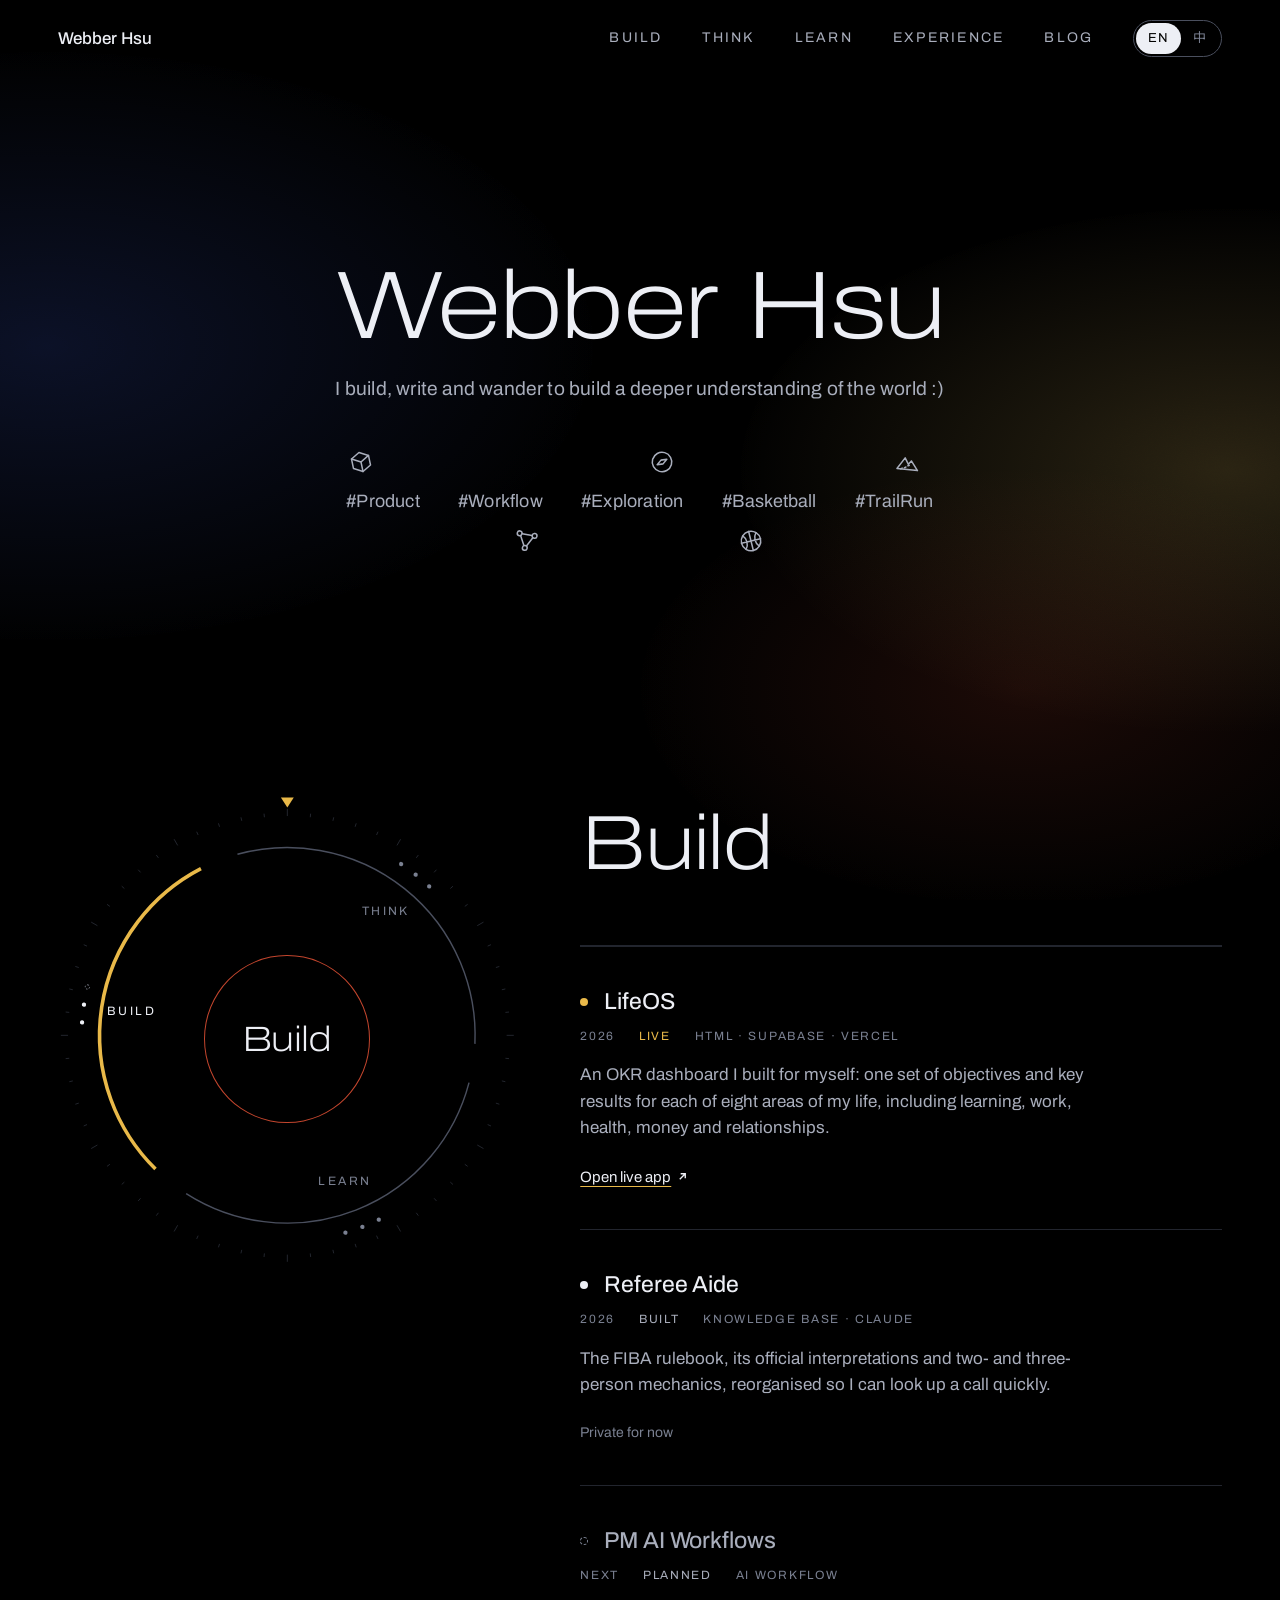
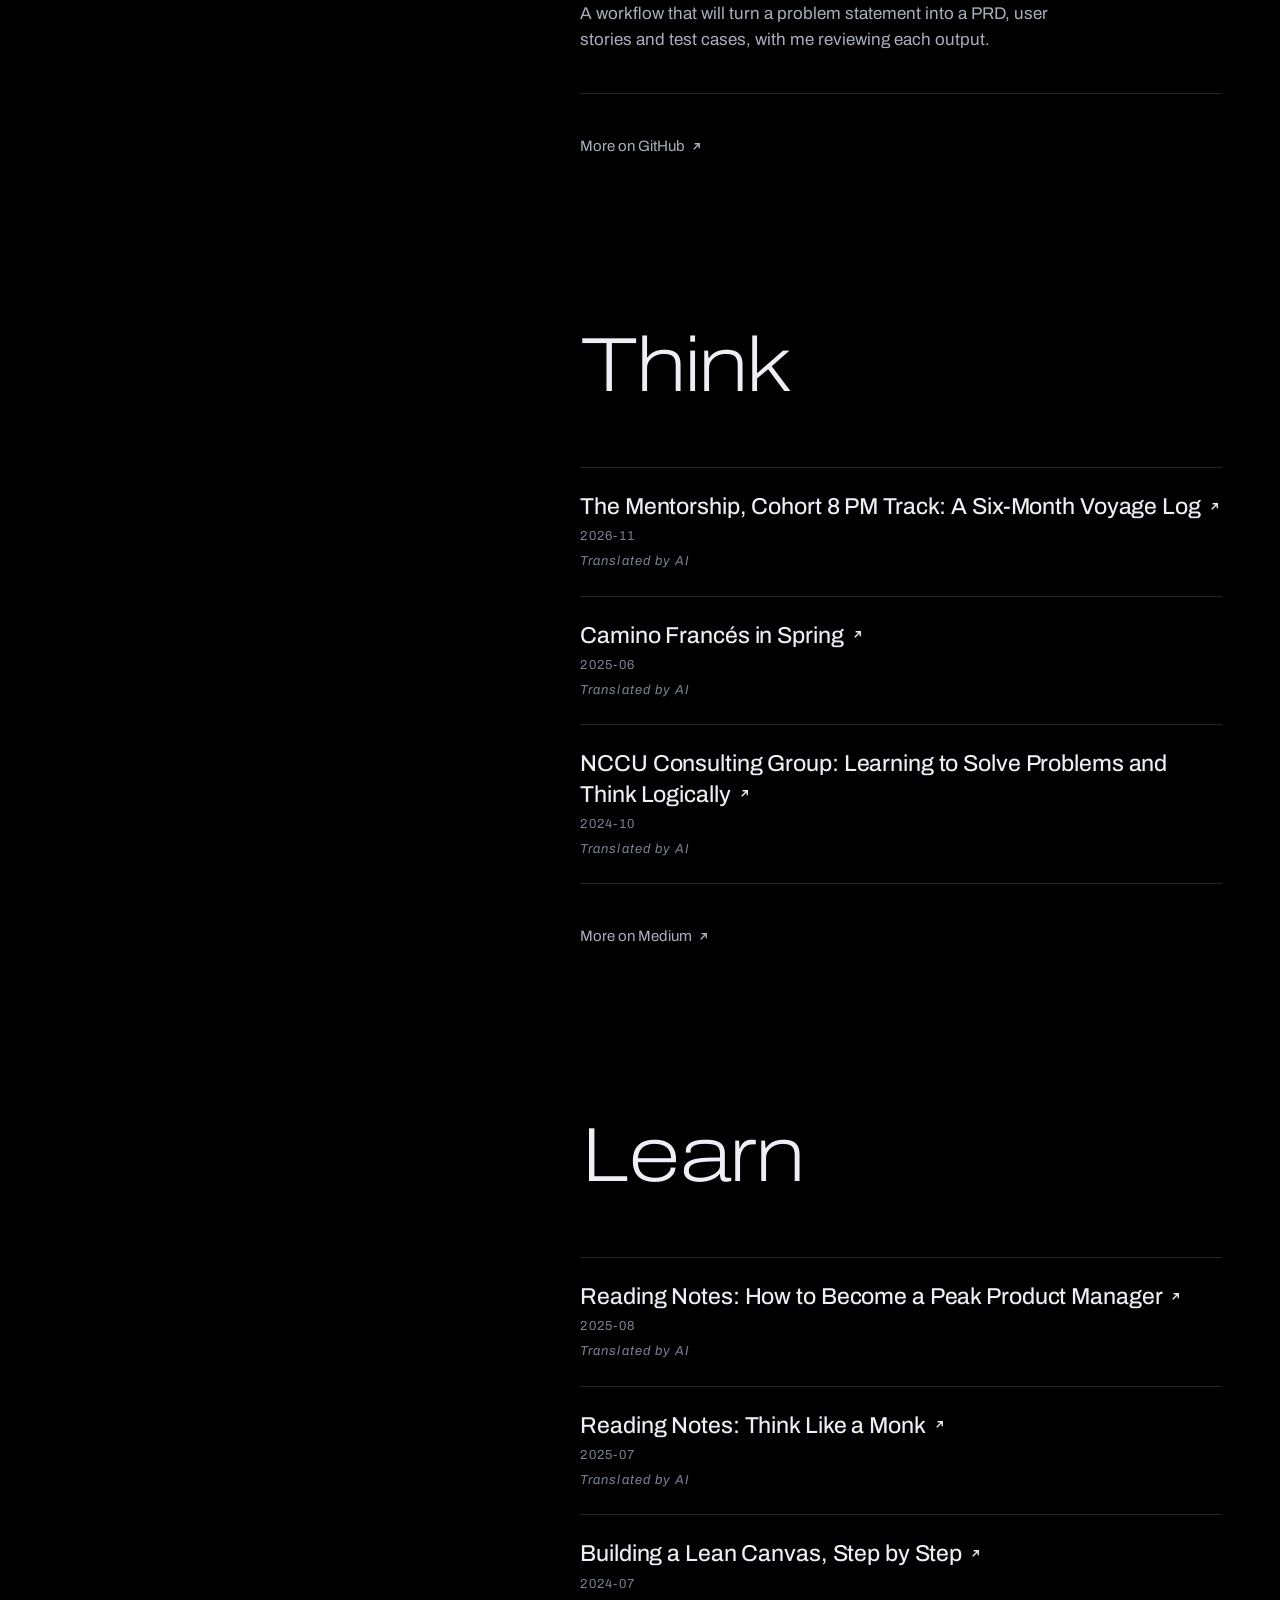
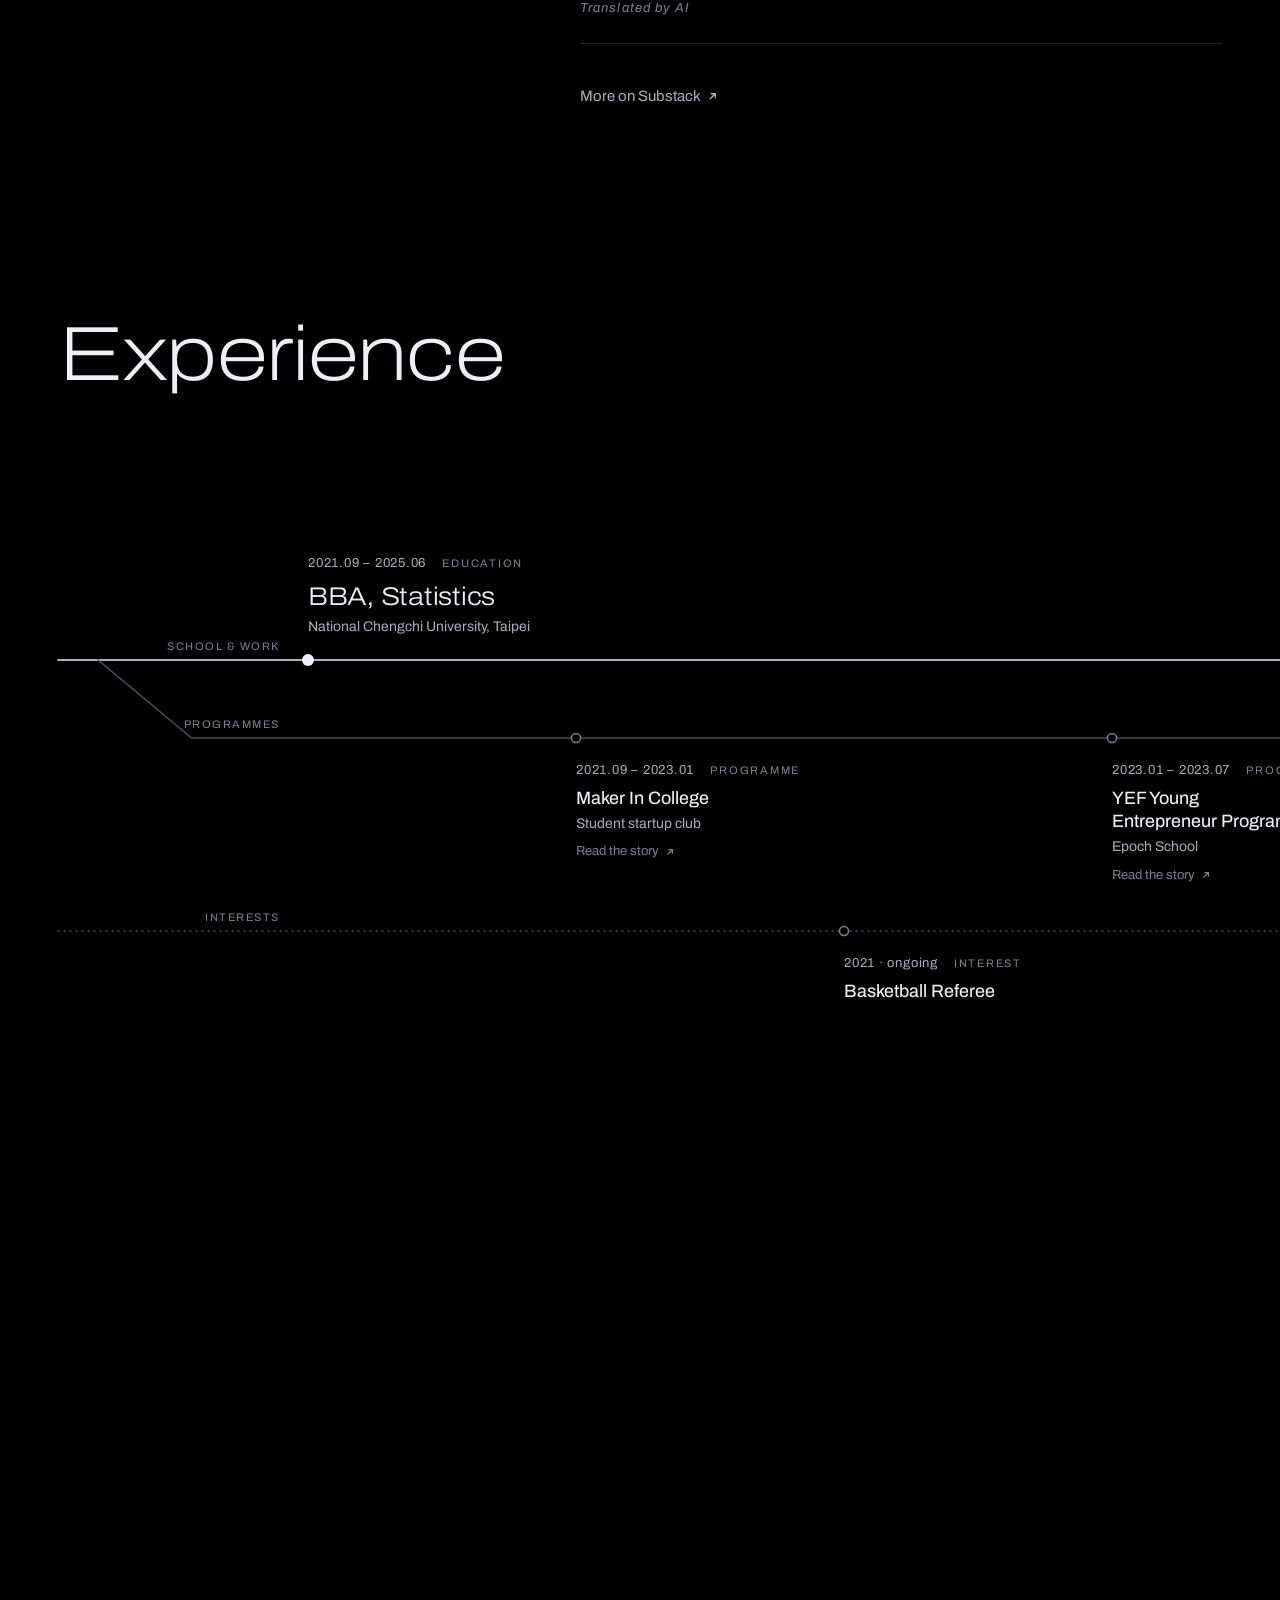
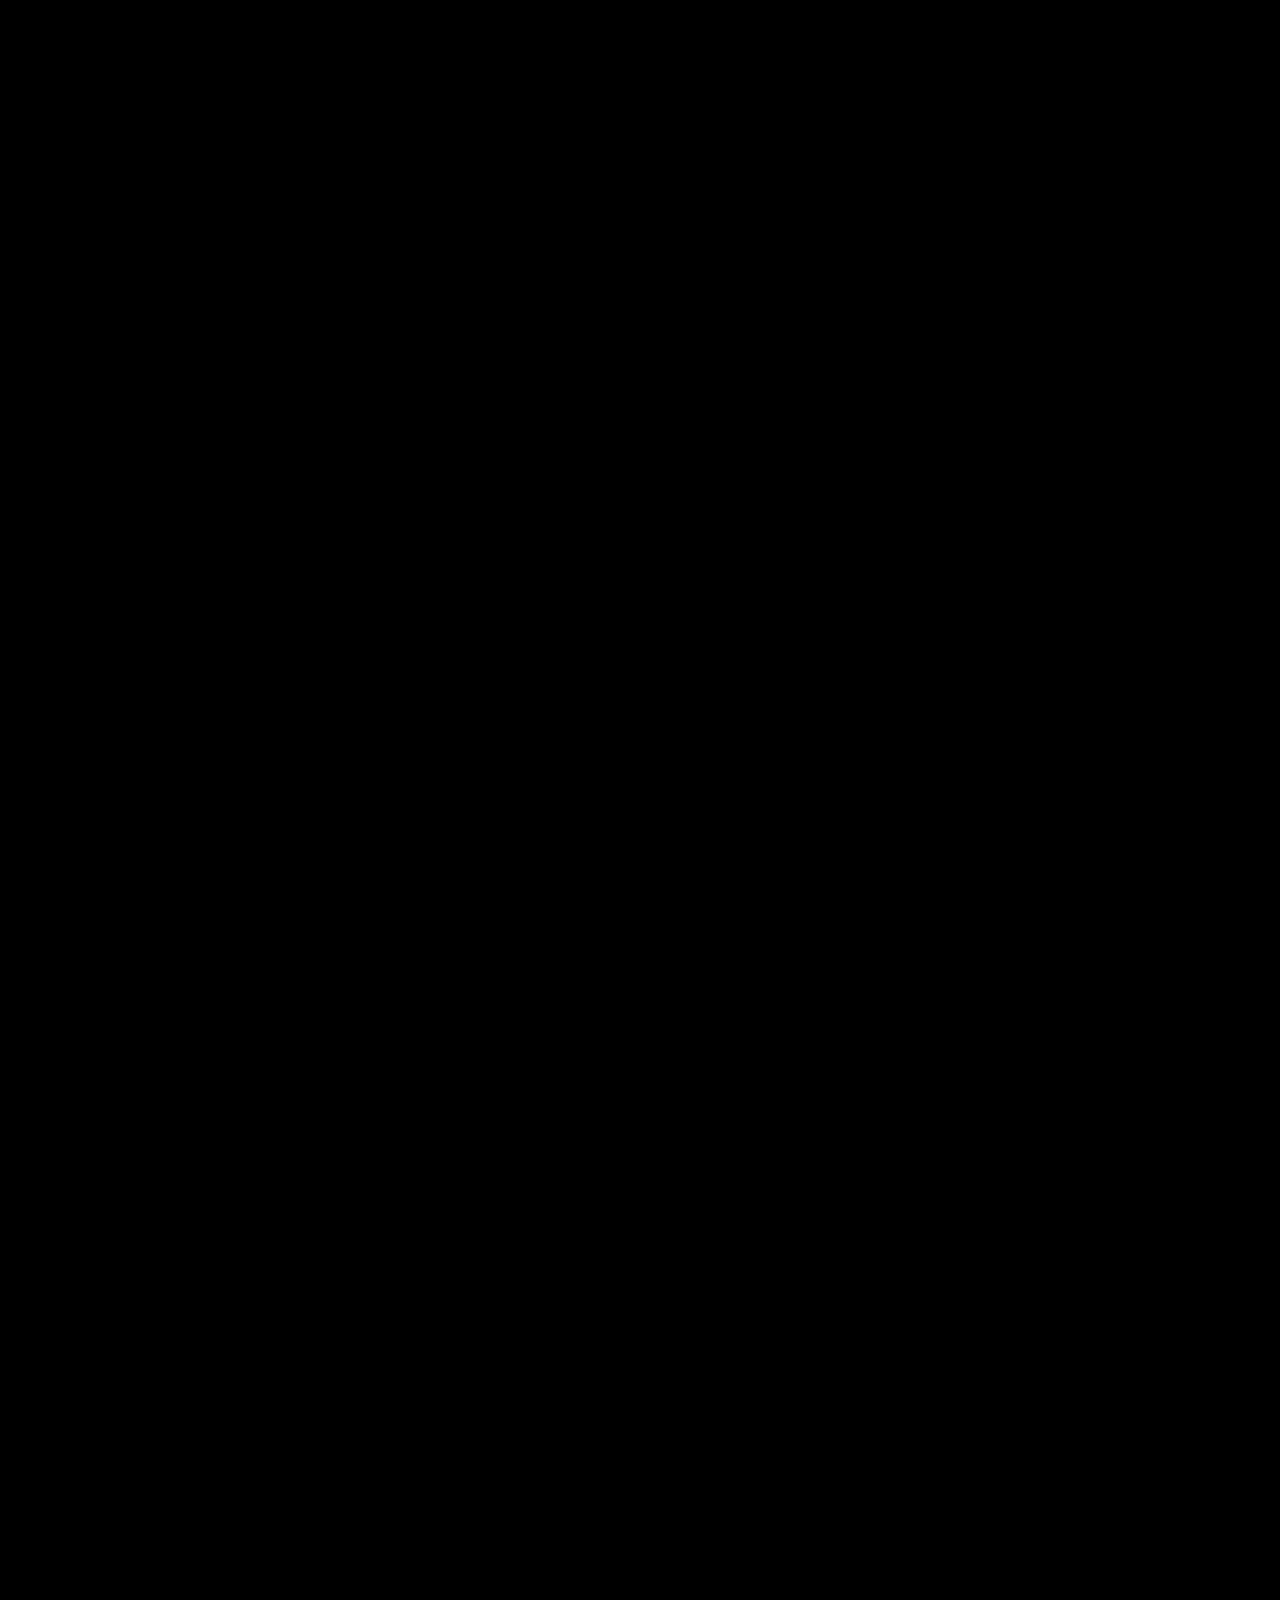
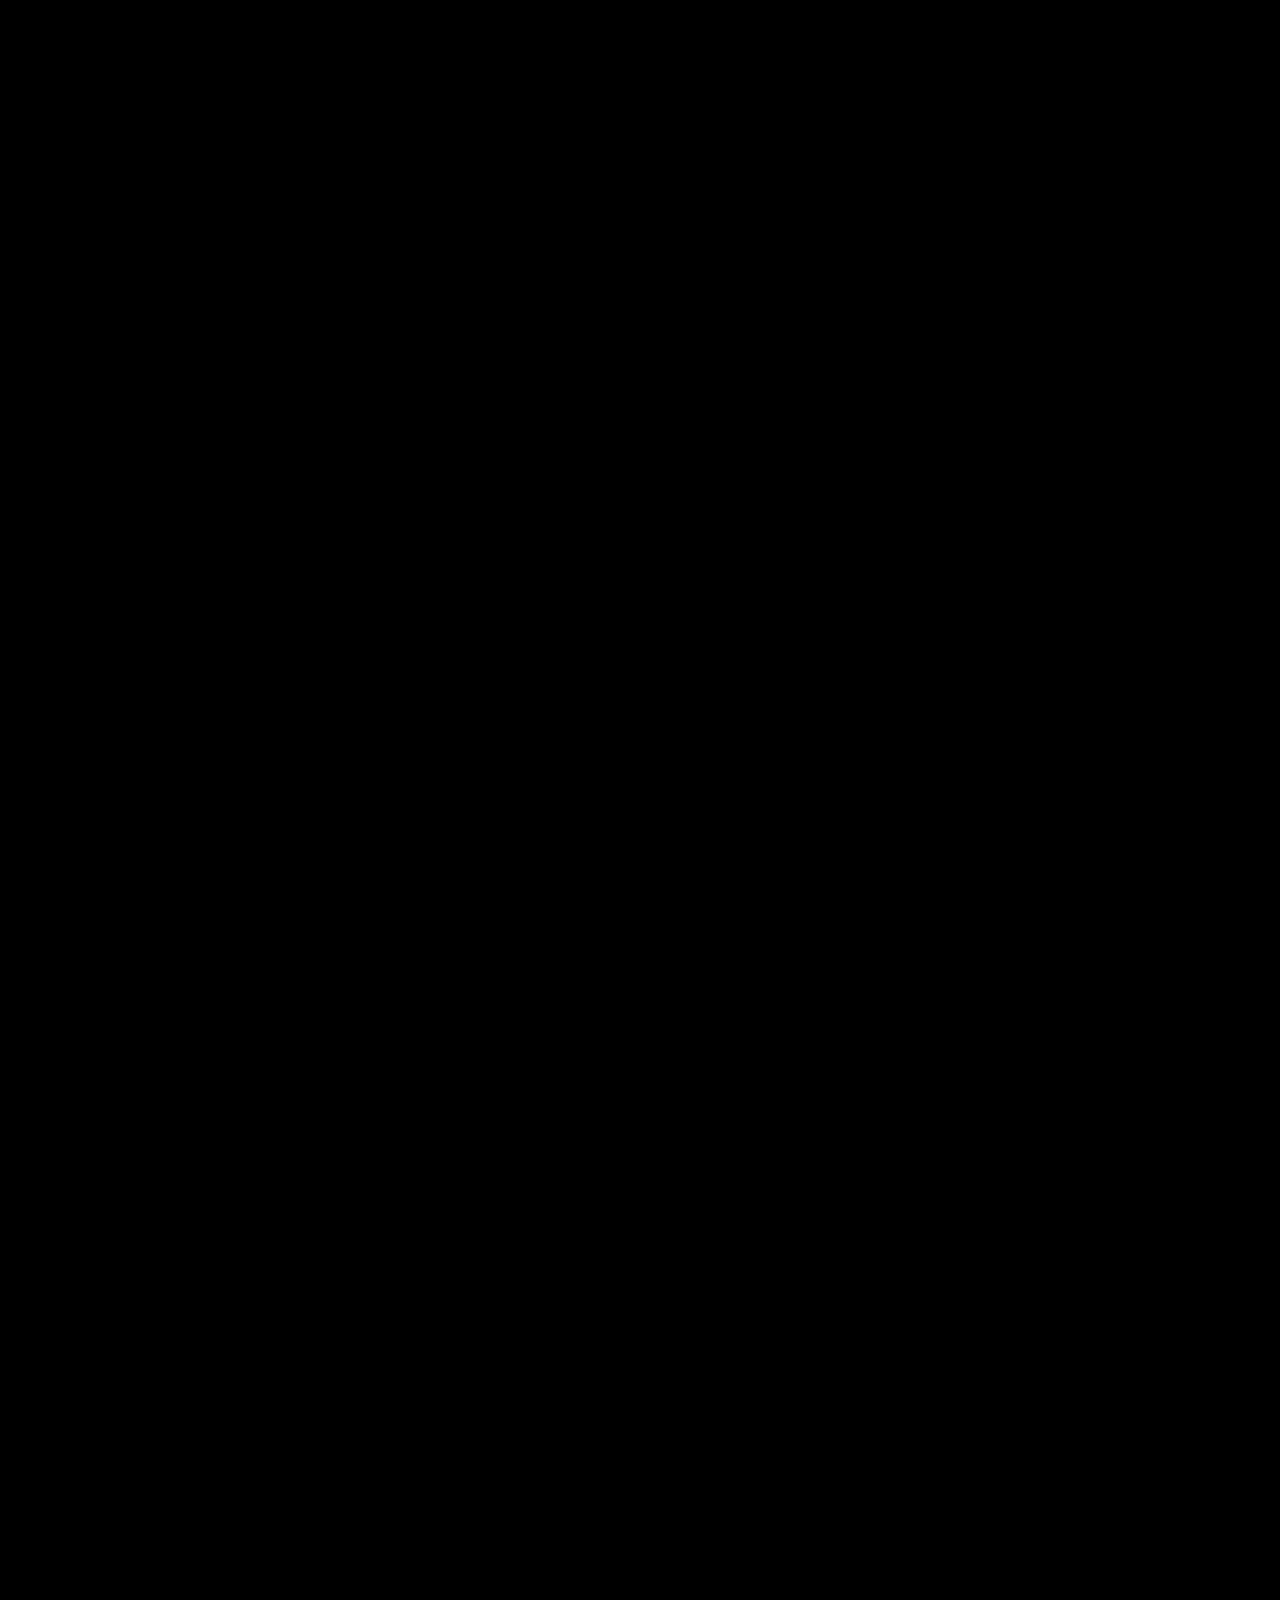
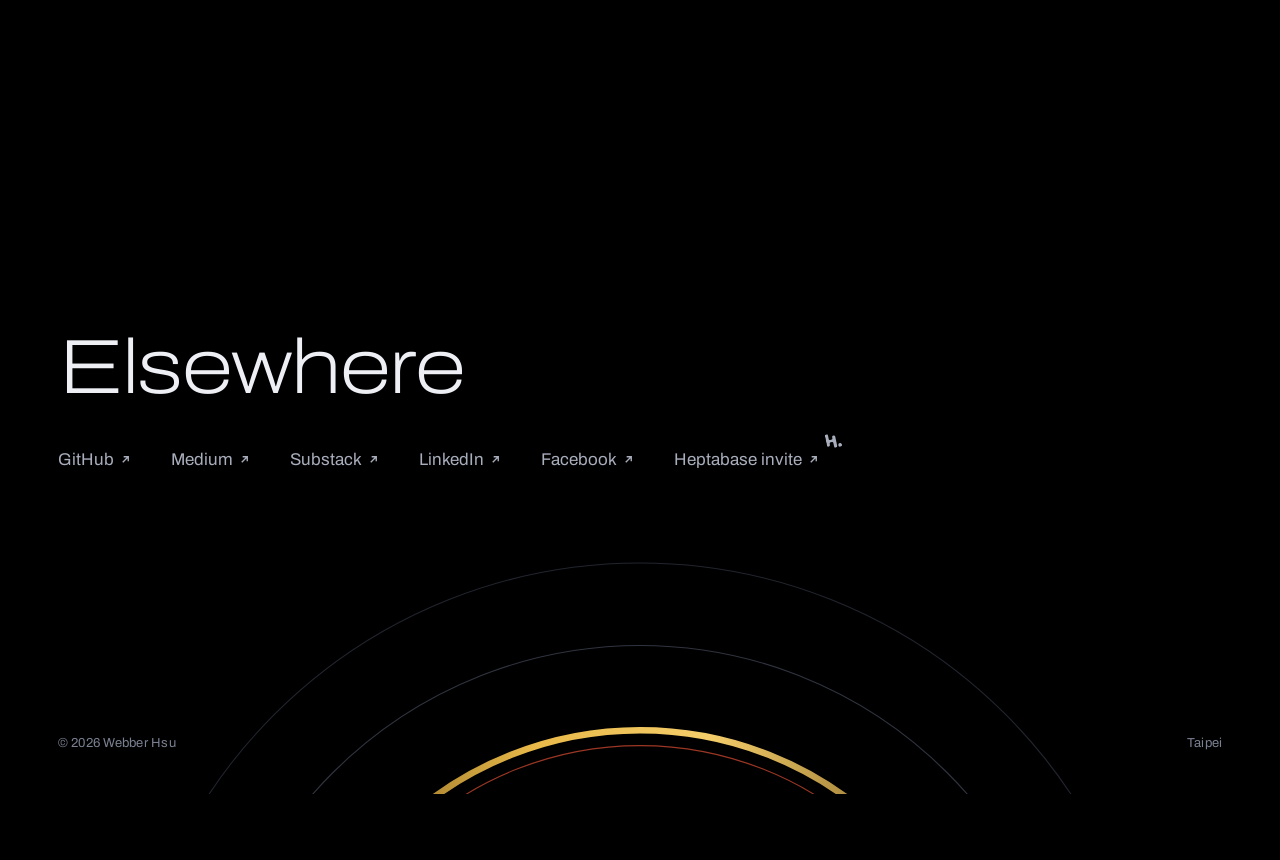
==== commit 6d98dfd6: "Match section names, add link previews, 404 page and small fixes - Section headings use Build / Thin" ====
--- a/index.html
+++ b/index.html
@@ -7,9 +7,21 @@
 <meta name="description" content="Webber Hsu (徐偉博) — a product manager in Taipei who builds what he writes about.">
 <meta name="theme-color" content="#000000">
 <link rel="icon" href="favicon.svg" type="image/svg+xml">
+<link rel="canonical" href="https://tsuwebber.github.io/">
+<link rel="apple-touch-icon" href="apple-touch-icon.png">
+<meta property="og:type" content="website">
+<meta property="og:site_name" content="Webber Hsu">
+<meta property="og:url" content="https://tsuwebber.github.io/">
+<meta property="og:title" content="Webber Hsu 徐偉博">
+<meta property="og:description" content="I build, write and wander to build a deeper understanding of the world. Product manager in Taipei.">
+<meta property="og:image" content="https://tsuwebber.github.io/og.png">
+<meta property="og:image:width" content="1200">
+<meta property="og:image:height" content="630">
+<meta property="og:image:alt" content="Webber Hsu 徐偉博 — I build, write and wander to build a deeper understanding of the world.">
+<meta name="twitter:card" content="summary_large_image">
 <link rel="preconnect" href="https://fonts.googleapis.com">
 <link rel="preconnect" href="https://fonts.gstatic.com" crossorigin>
-<link rel="stylesheet" href="https://fonts.googleapis.com/css2?family=Archivo:wdth,wght@62..125,100..800&family=Noto+Sans+TC:wght@200;300;400;500;700&display=swap">
+<link rel="stylesheet" href="https://fonts.googleapis.com/css2?family=Archivo:wdth,wght@62..125,100..800&family=Noto+Sans+TC:wght@200;300;400;500&display=swap">
 <link rel="stylesheet" href="styles.css">
 </head>
 <body>
--- a/styles.css
+++ b/styles.css
@@ -540,3 +540,6 @@
 .ext a.ext-invite:hover .invite-logo, .ext a.ext-invite:focus-visible .invite-logo {
   fill: var(--gold); transform: translate(3px, -5px) rotate(14deg) scale(1.3); animation-play-state: paused;
 }
+
+/* Blog metadata (date, source) reads at full contrast at 12px. */
+.post-meta { color: var(--ink-2); }
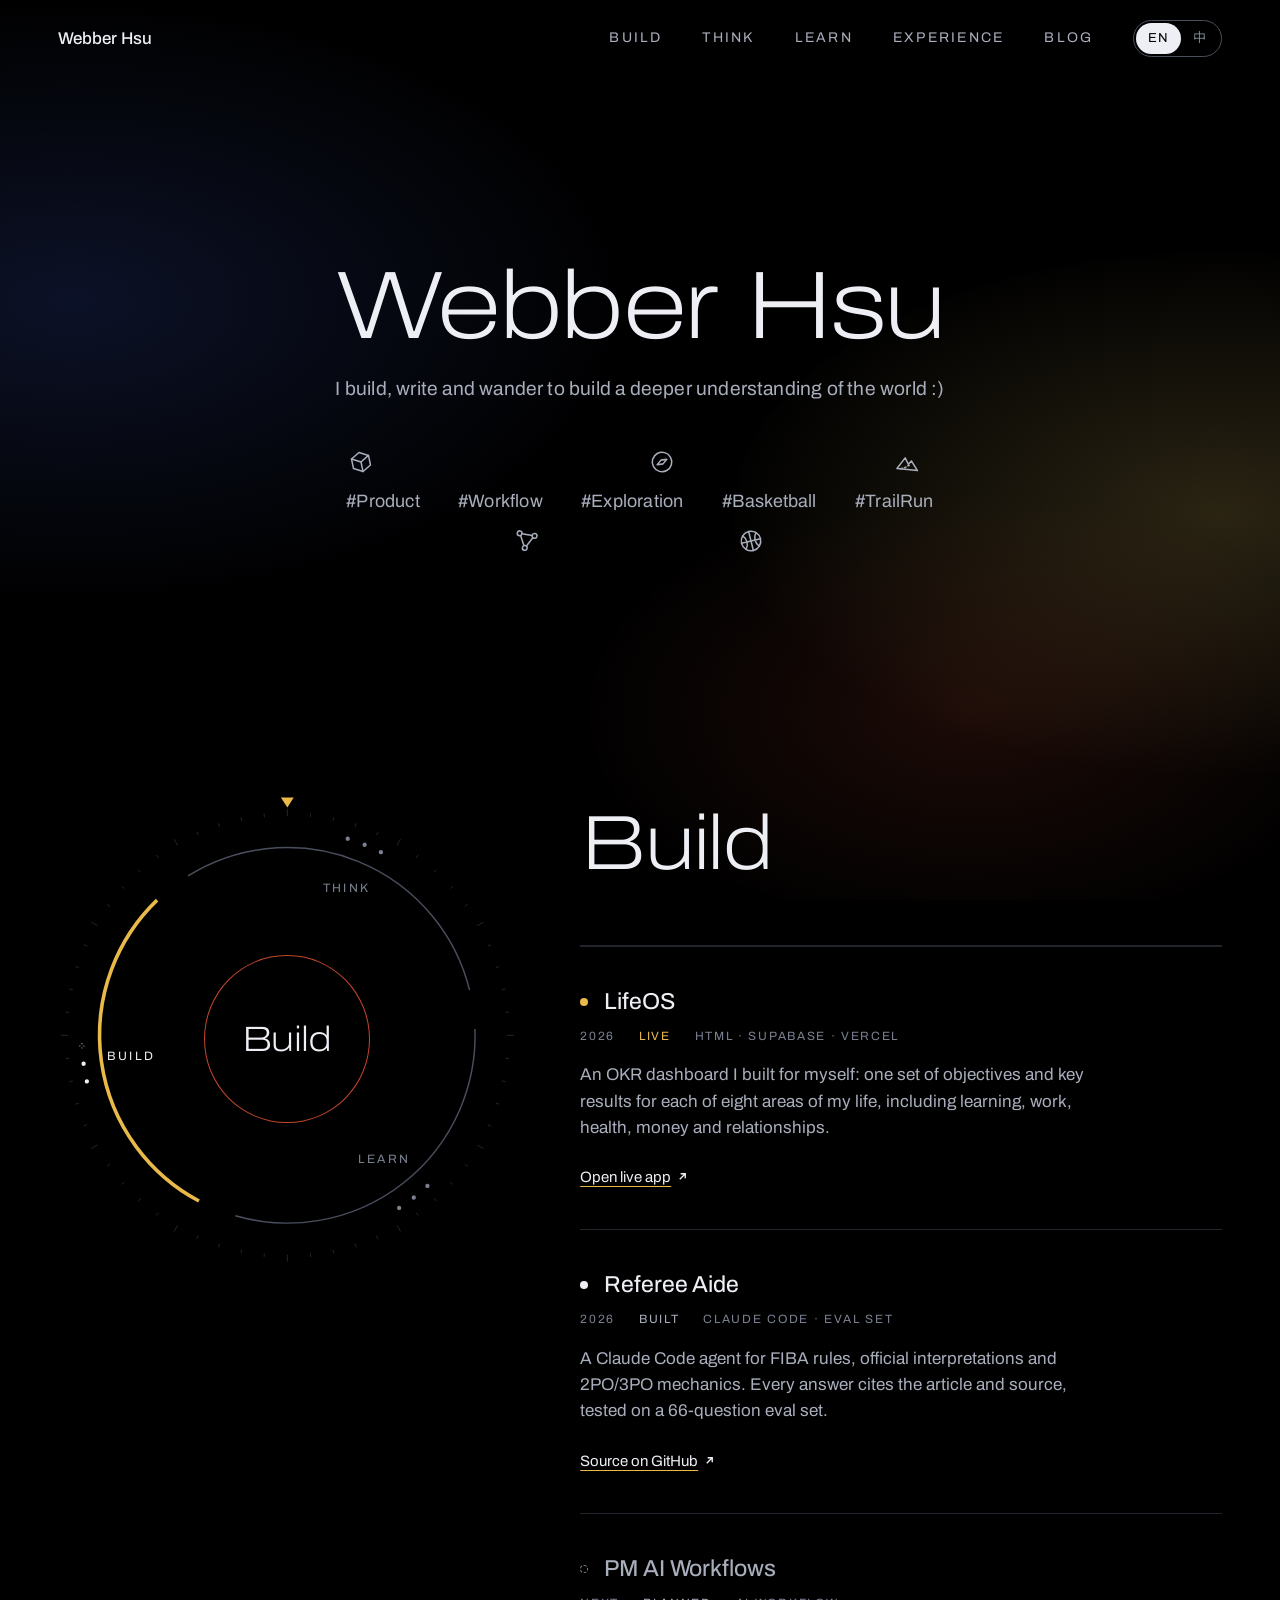
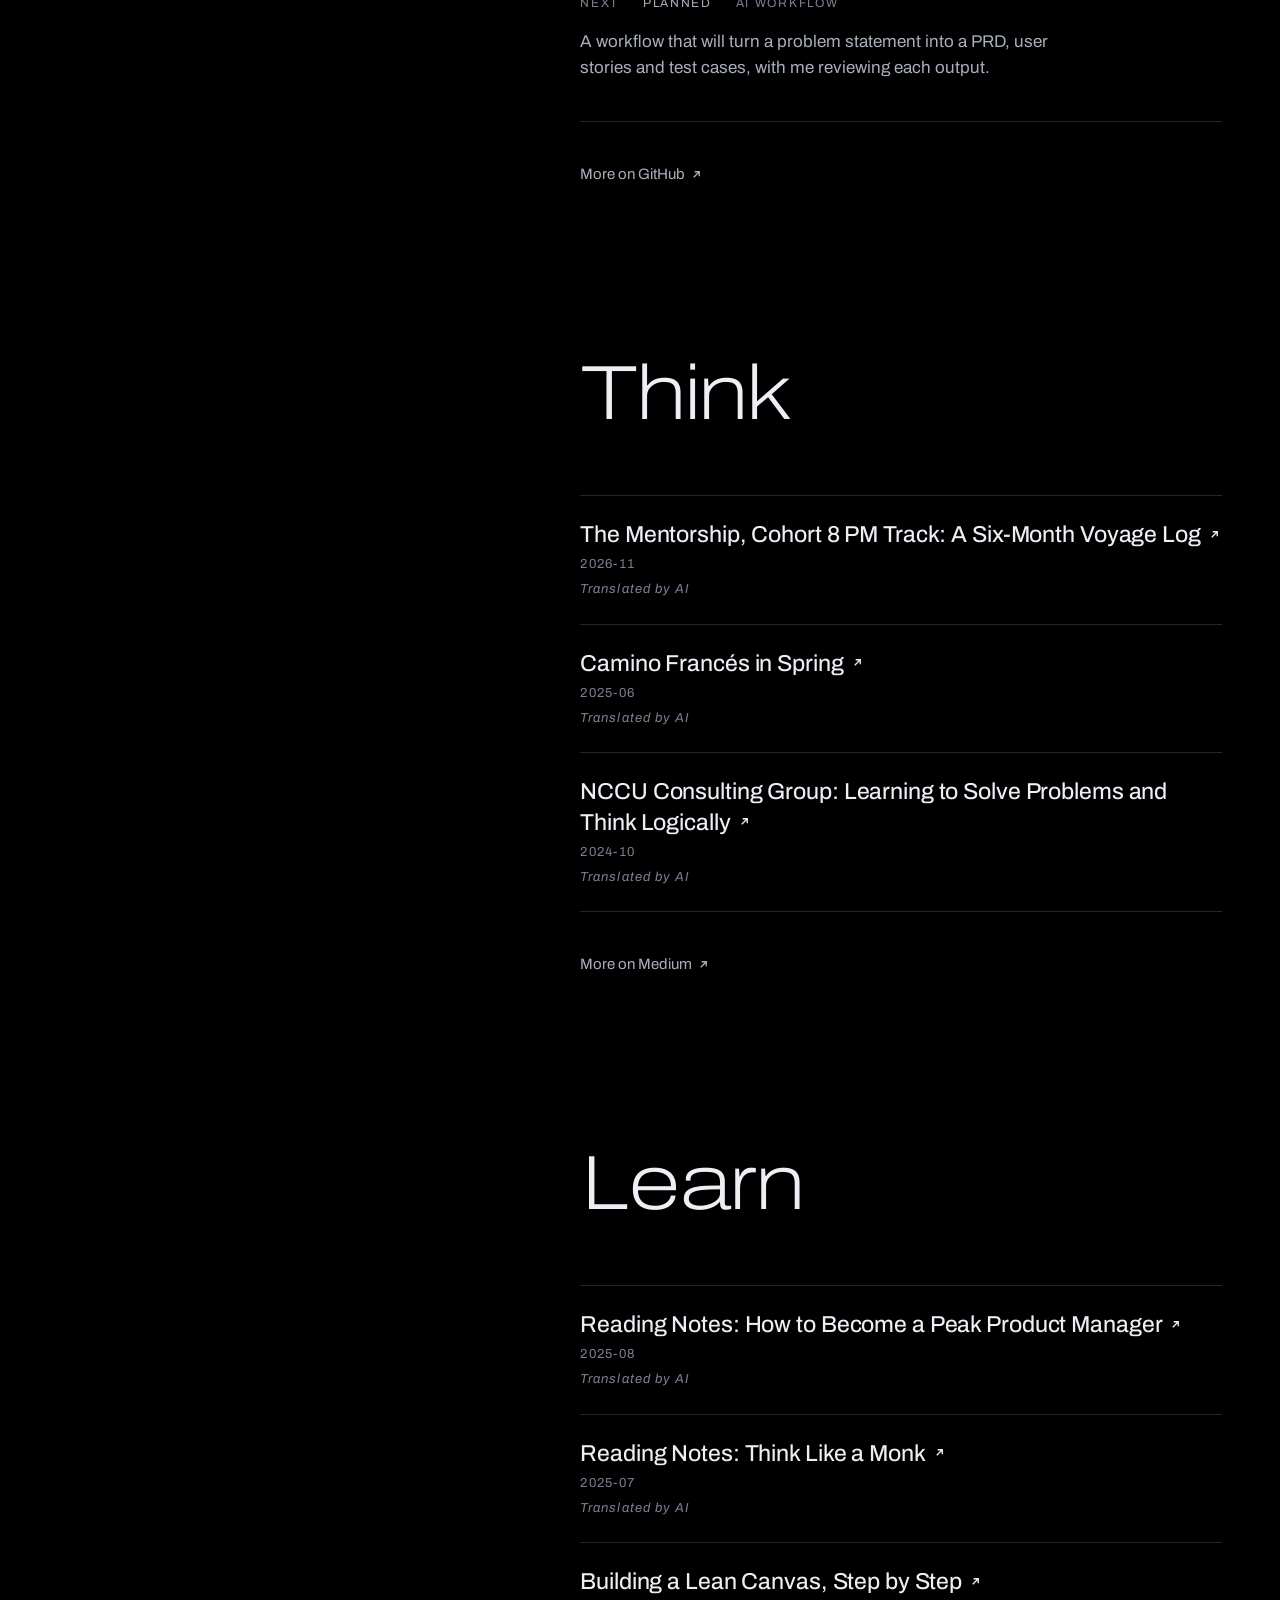
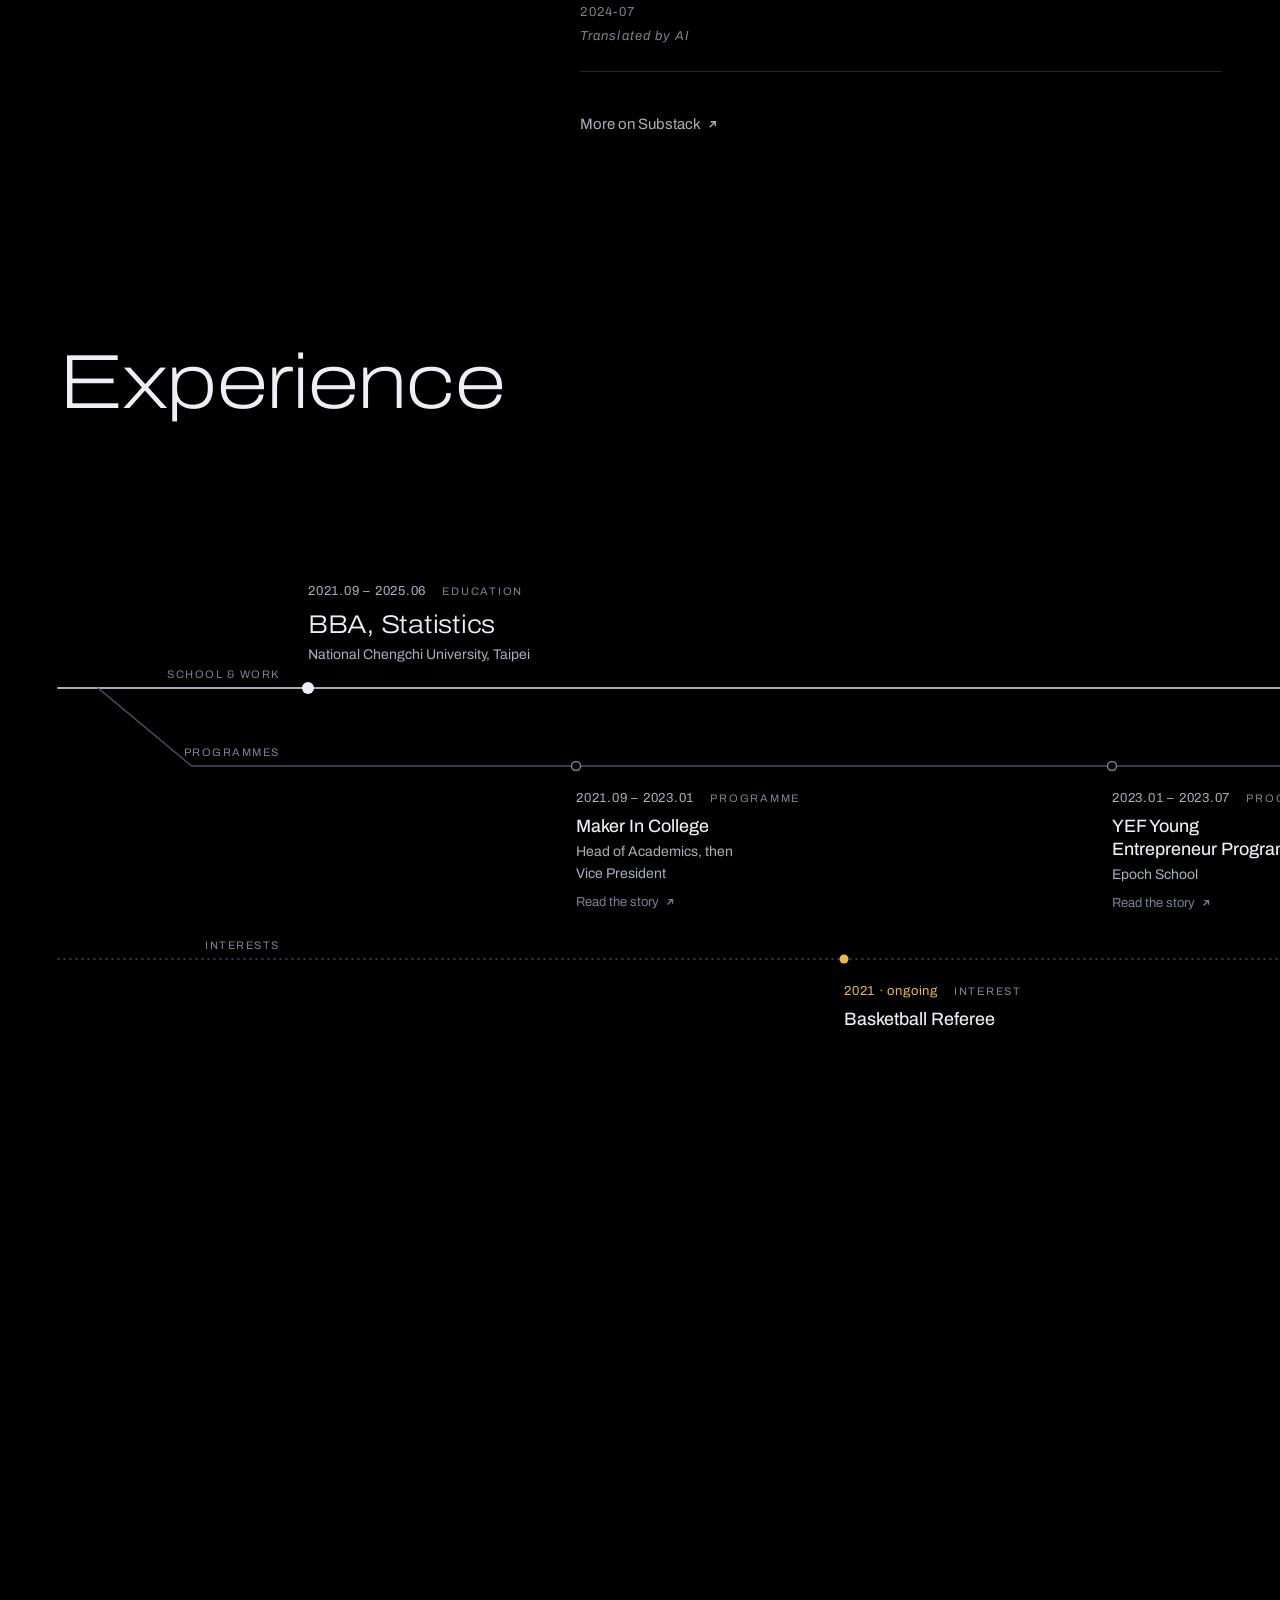
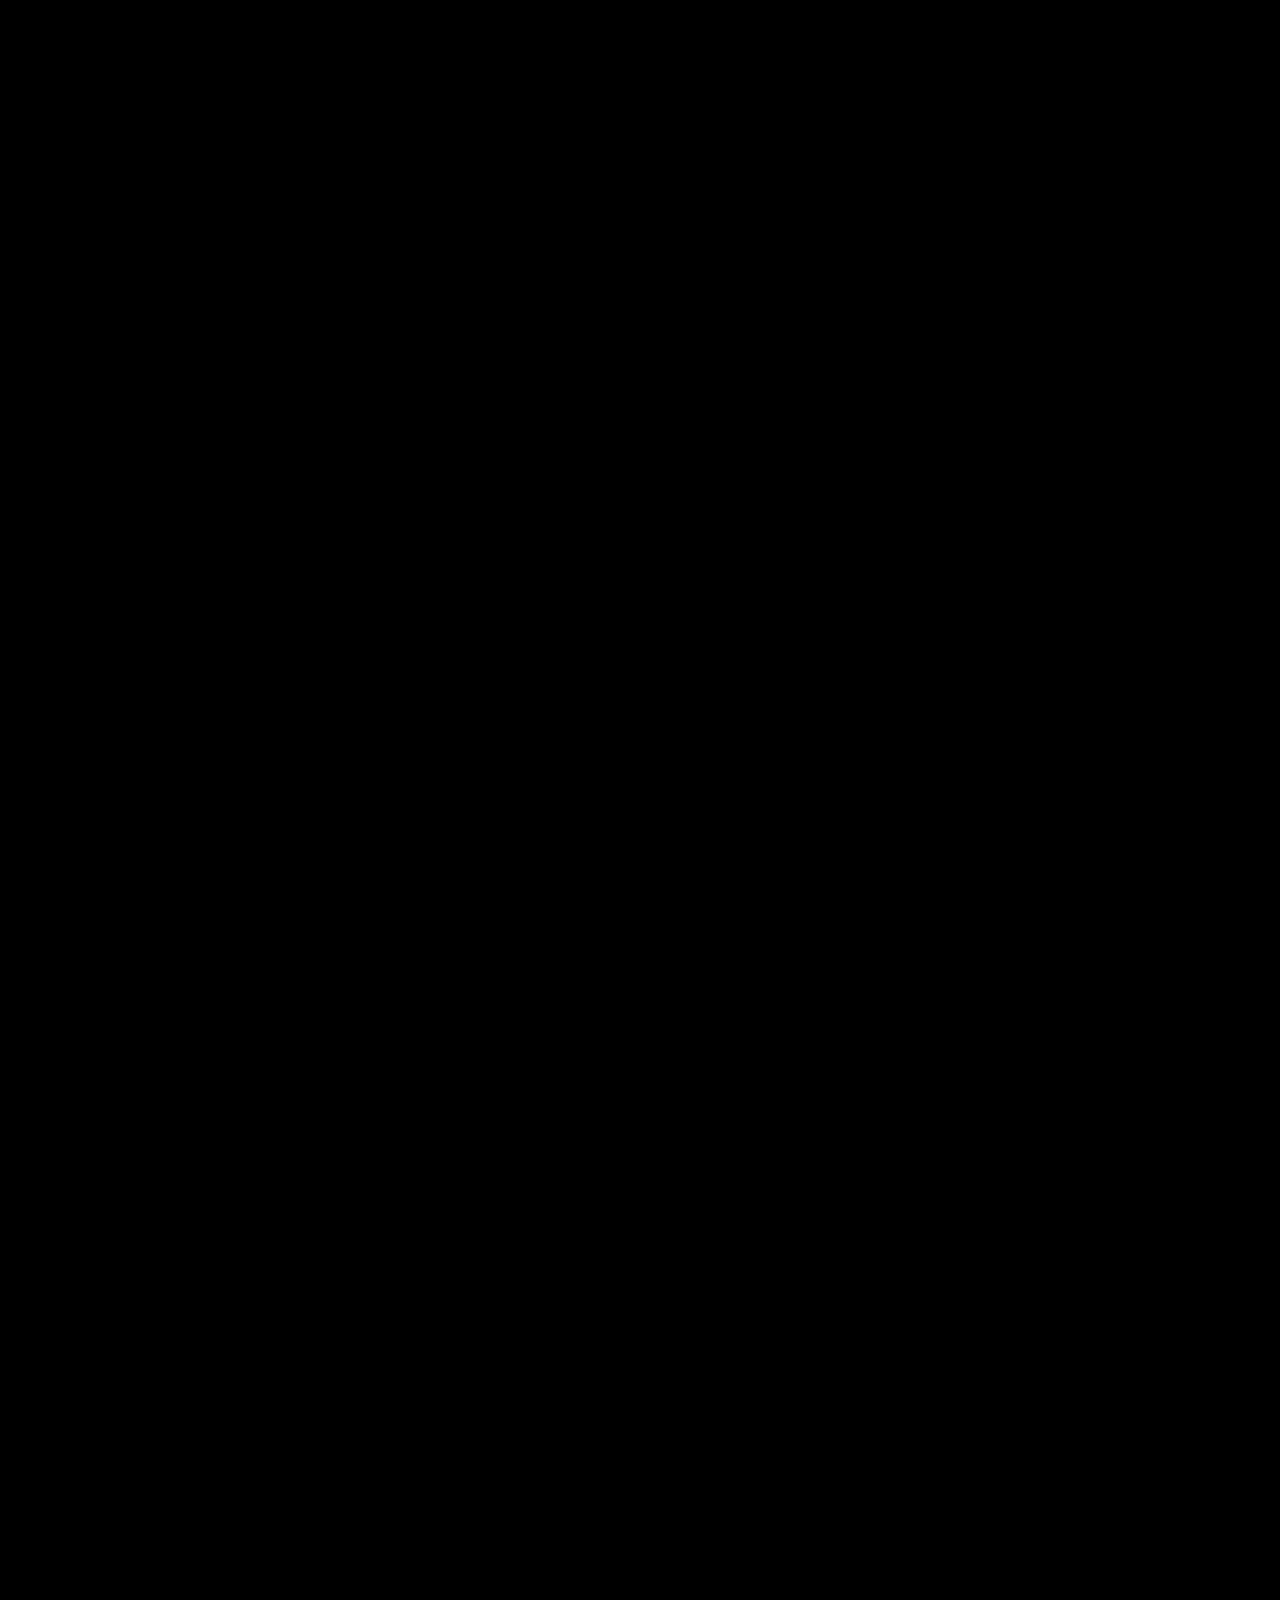
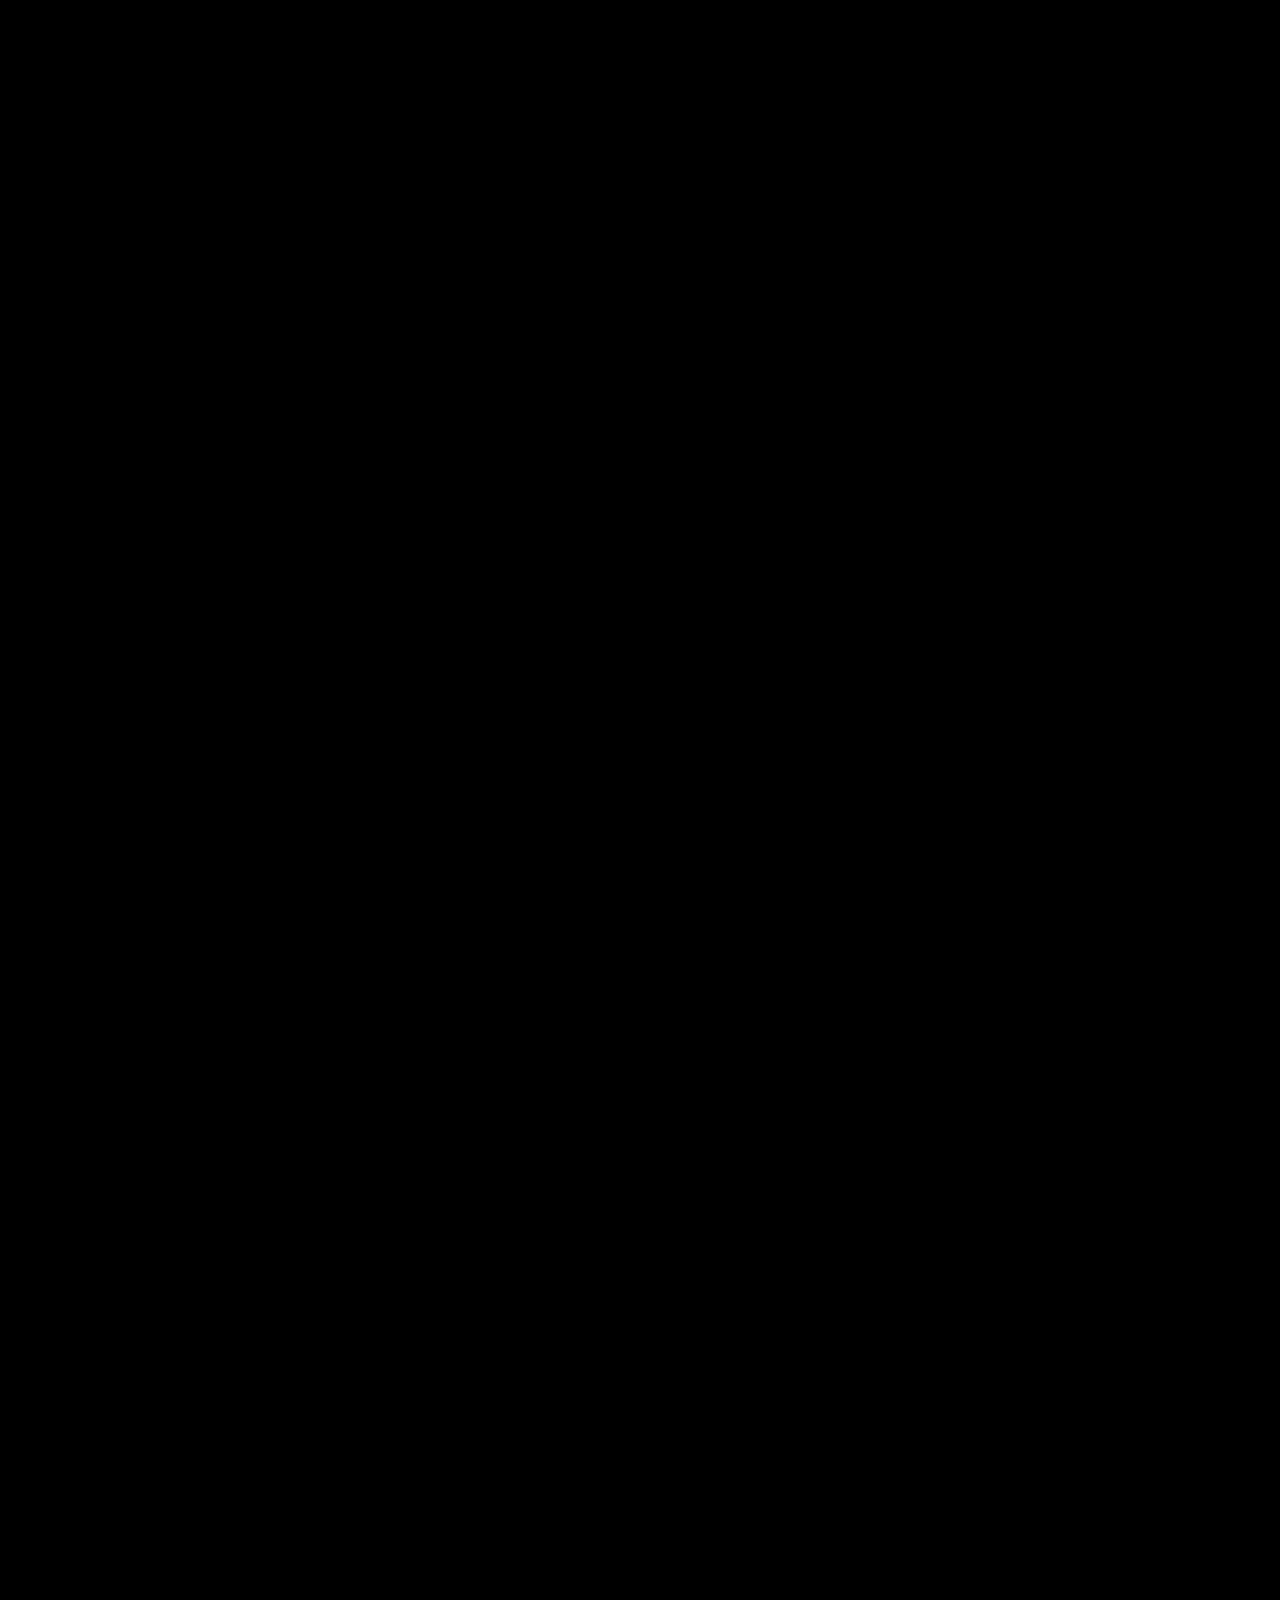
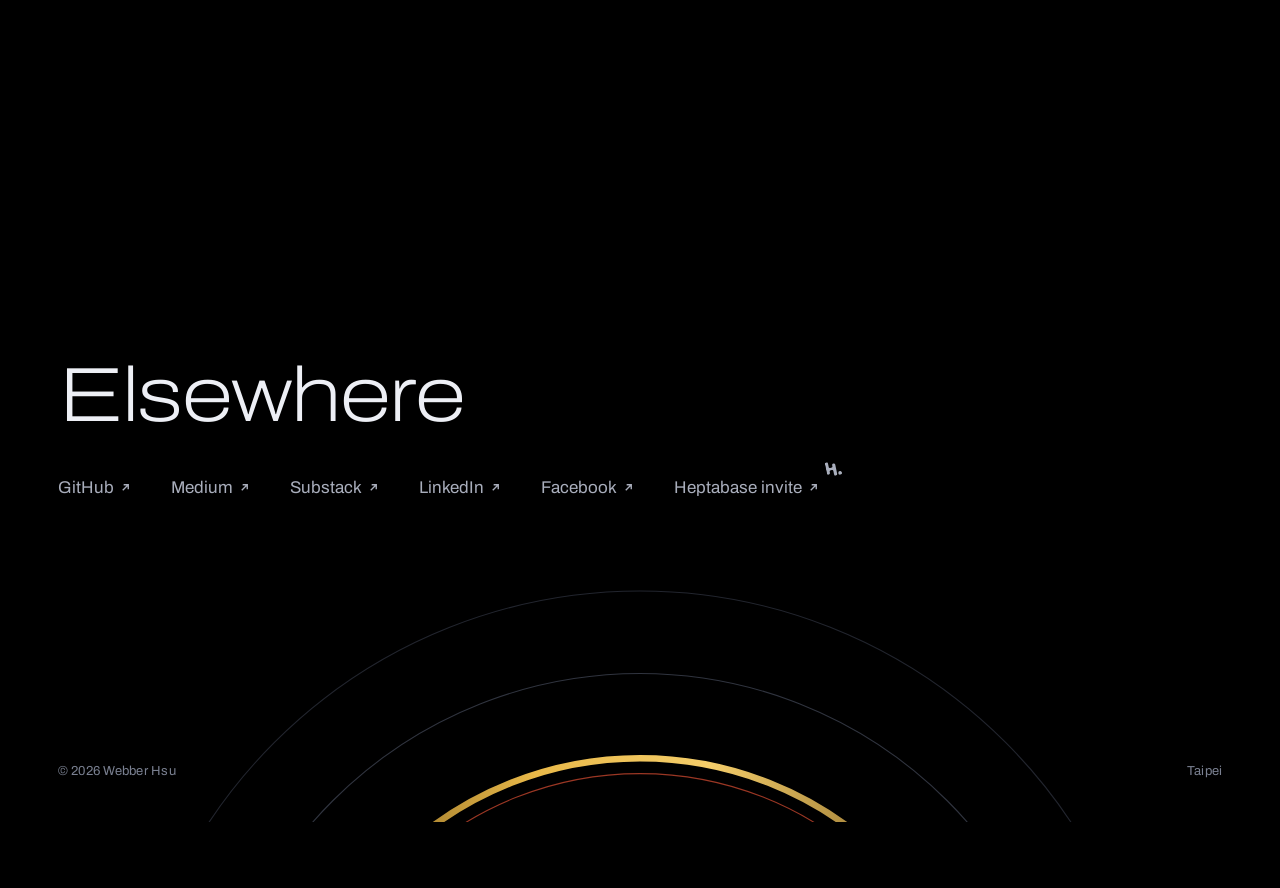
==== commit 855d39f0: "Refine timeline and project copy, highlight ongoing interests Co-Authored-By: Claude Opus 5.5 <norep" ====
--- a/index.html
+++ b/index.html
@@ -4,7 +4,7 @@
 <meta charset="utf-8">
 <meta name="viewport" content="width=device-width, initial-scale=1">
 <title>Webber Hsu</title>
-<meta name="description" content="Webber Hsu (徐偉博) — a product manager in Taipei who builds what he writes about.">
+<meta name="description" content="Webber Hsu (徐偉博), a software product manager in Taipei. I build, write and wander to build a deeper understanding of the world.">
 <meta name="theme-color" content="#000000">
 <link rel="icon" href="favicon.svg" type="image/svg+xml">
 <link rel="canonical" href="https://tsuwebber.github.io/">
--- a/styles.css
+++ b/styles.css
@@ -495,6 +495,7 @@
 .tl-node.is-main { r: 6; }
 .tl-node.is-main { fill: var(--ink); stroke: none; }
 .tl-node.is-main.is-now { fill: var(--gold); }
+.tl-node.is-now:not(.is-main) { fill: var(--gold); stroke: none; }
 
 .tl { position: absolute; padding-right: var(--s3); }
 .tl-when {
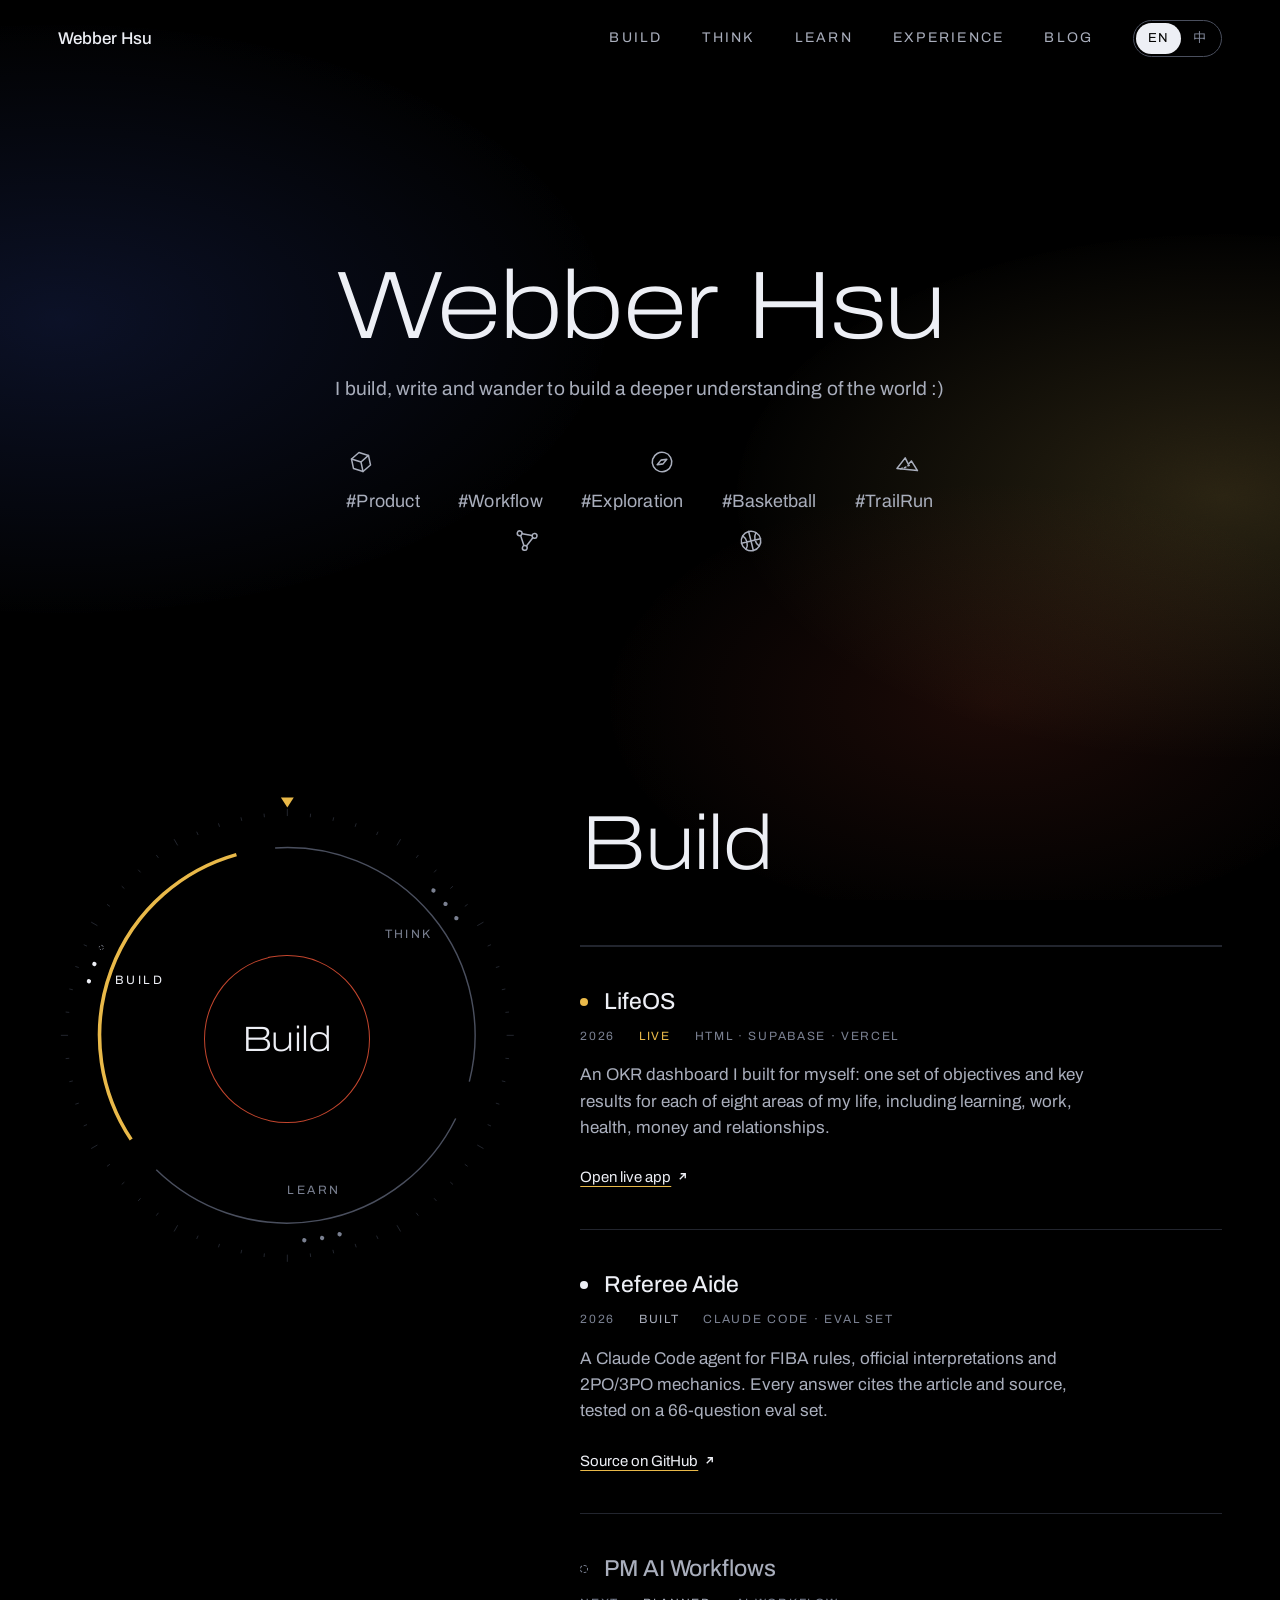
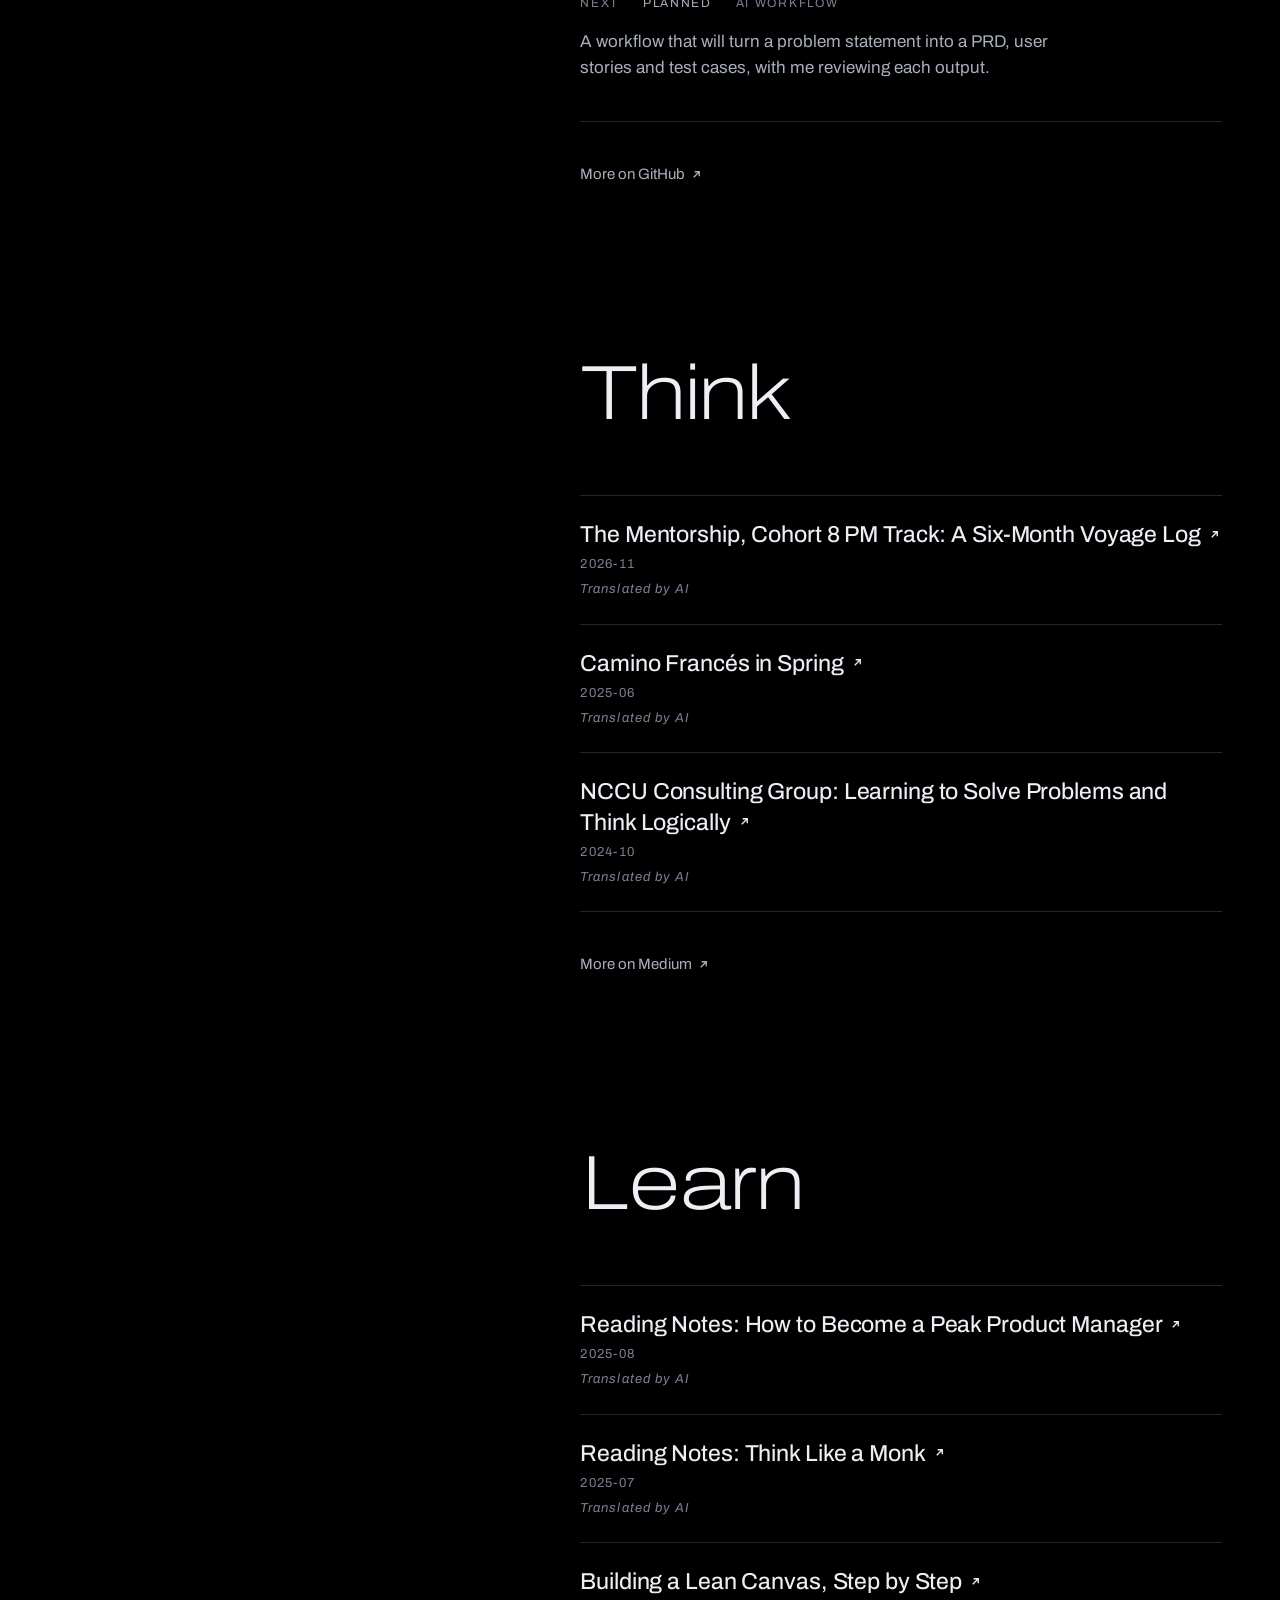
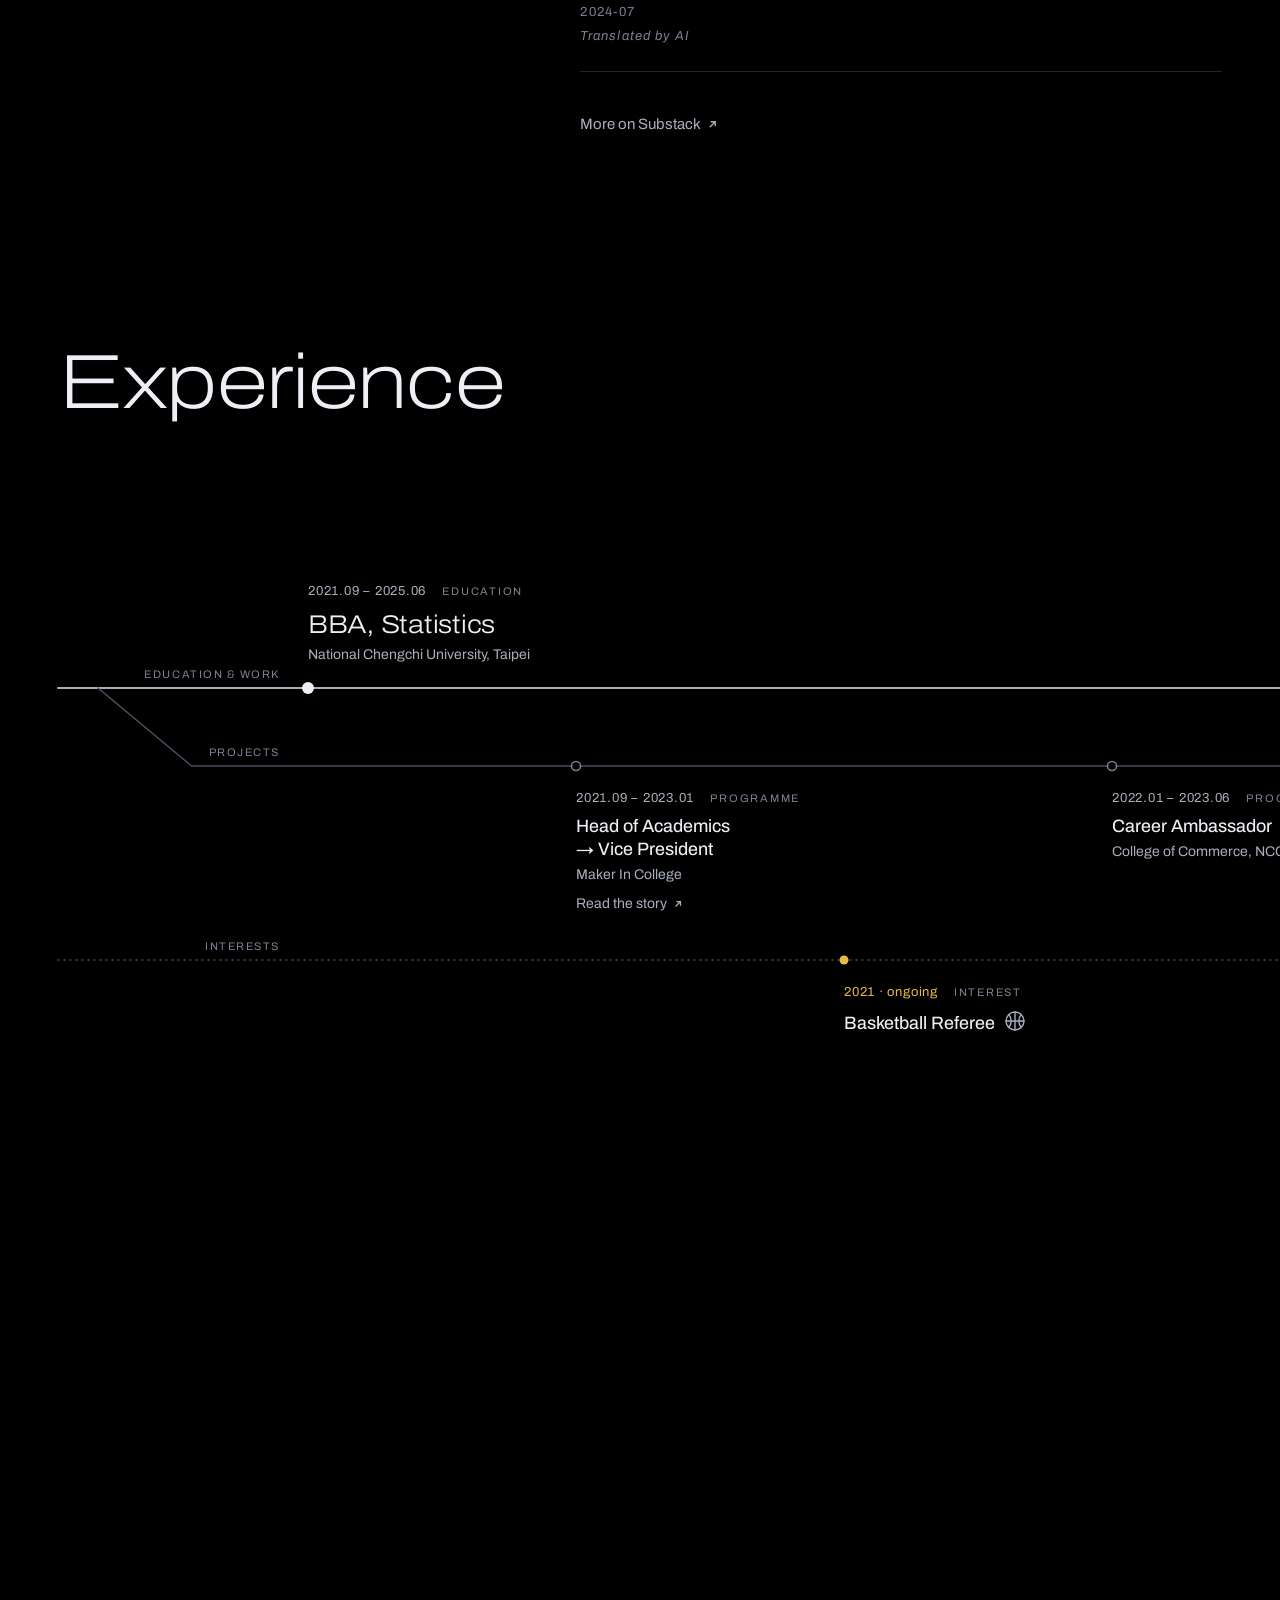
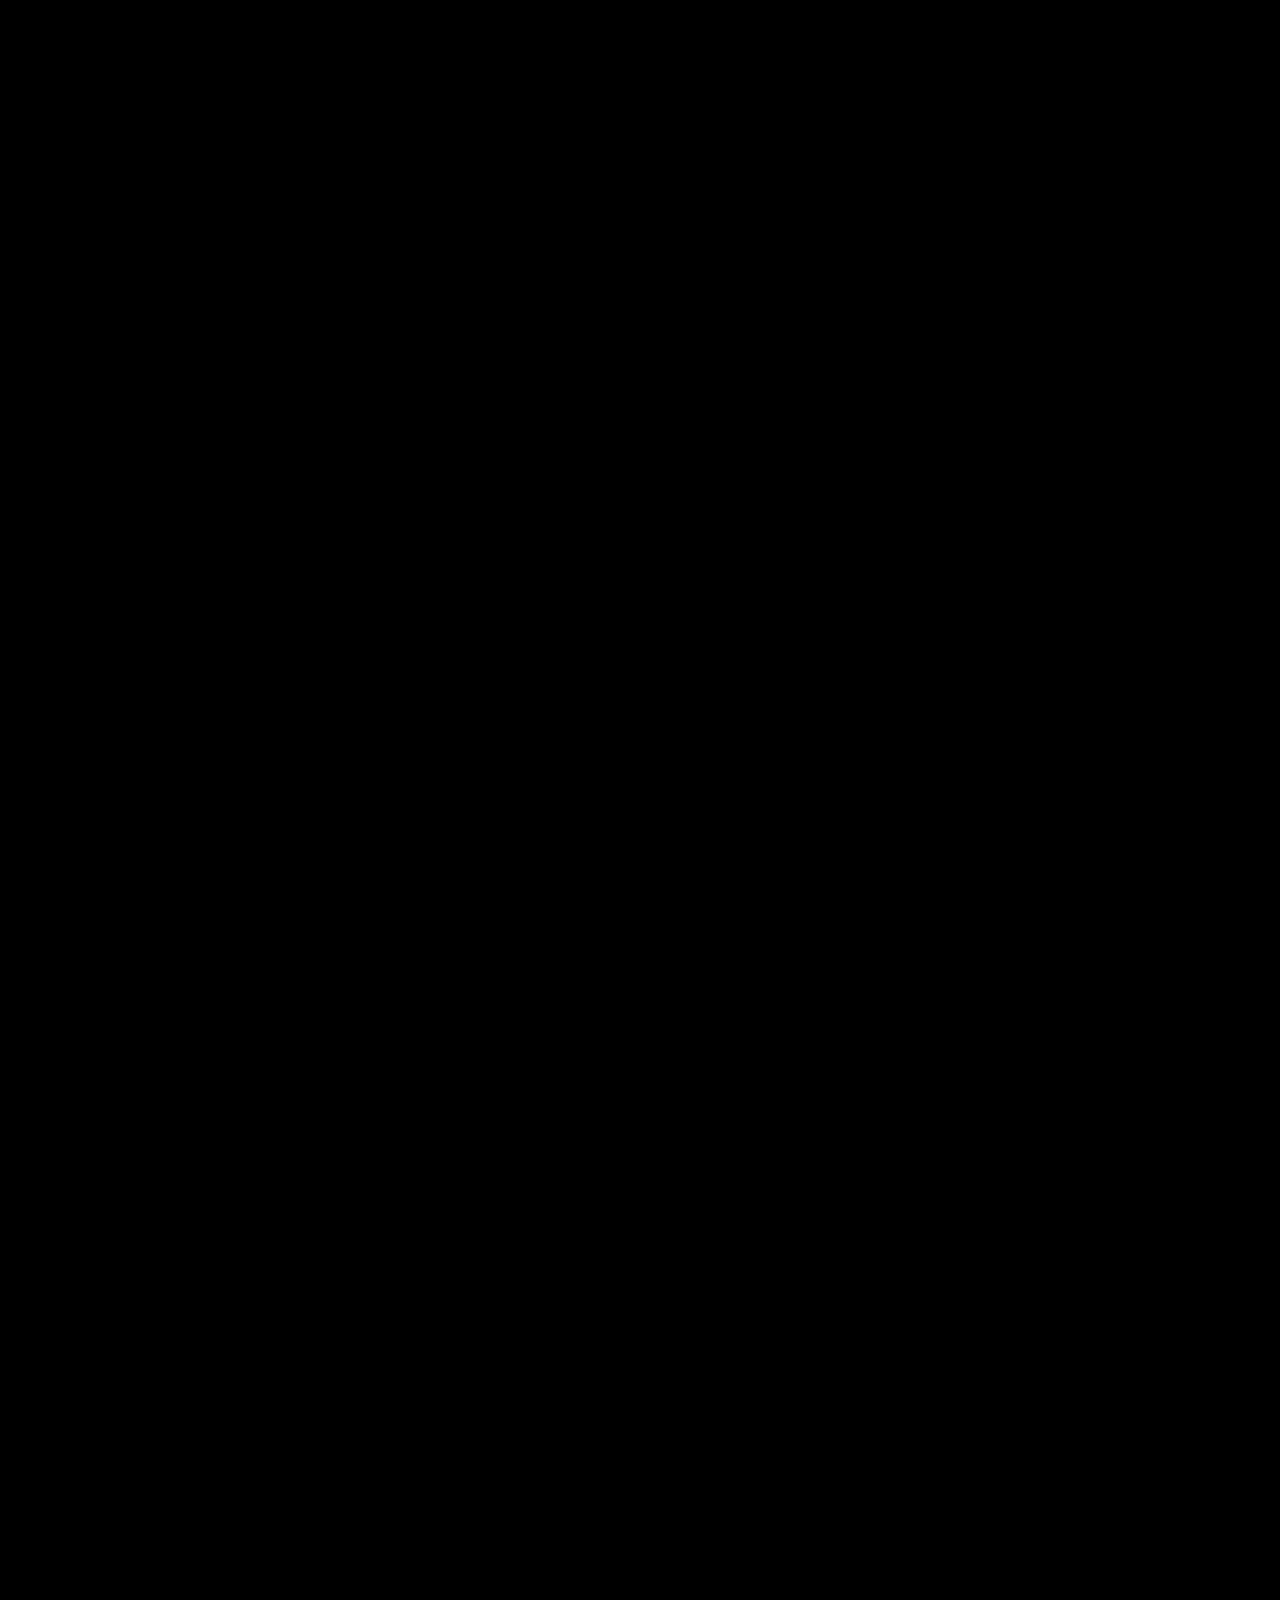
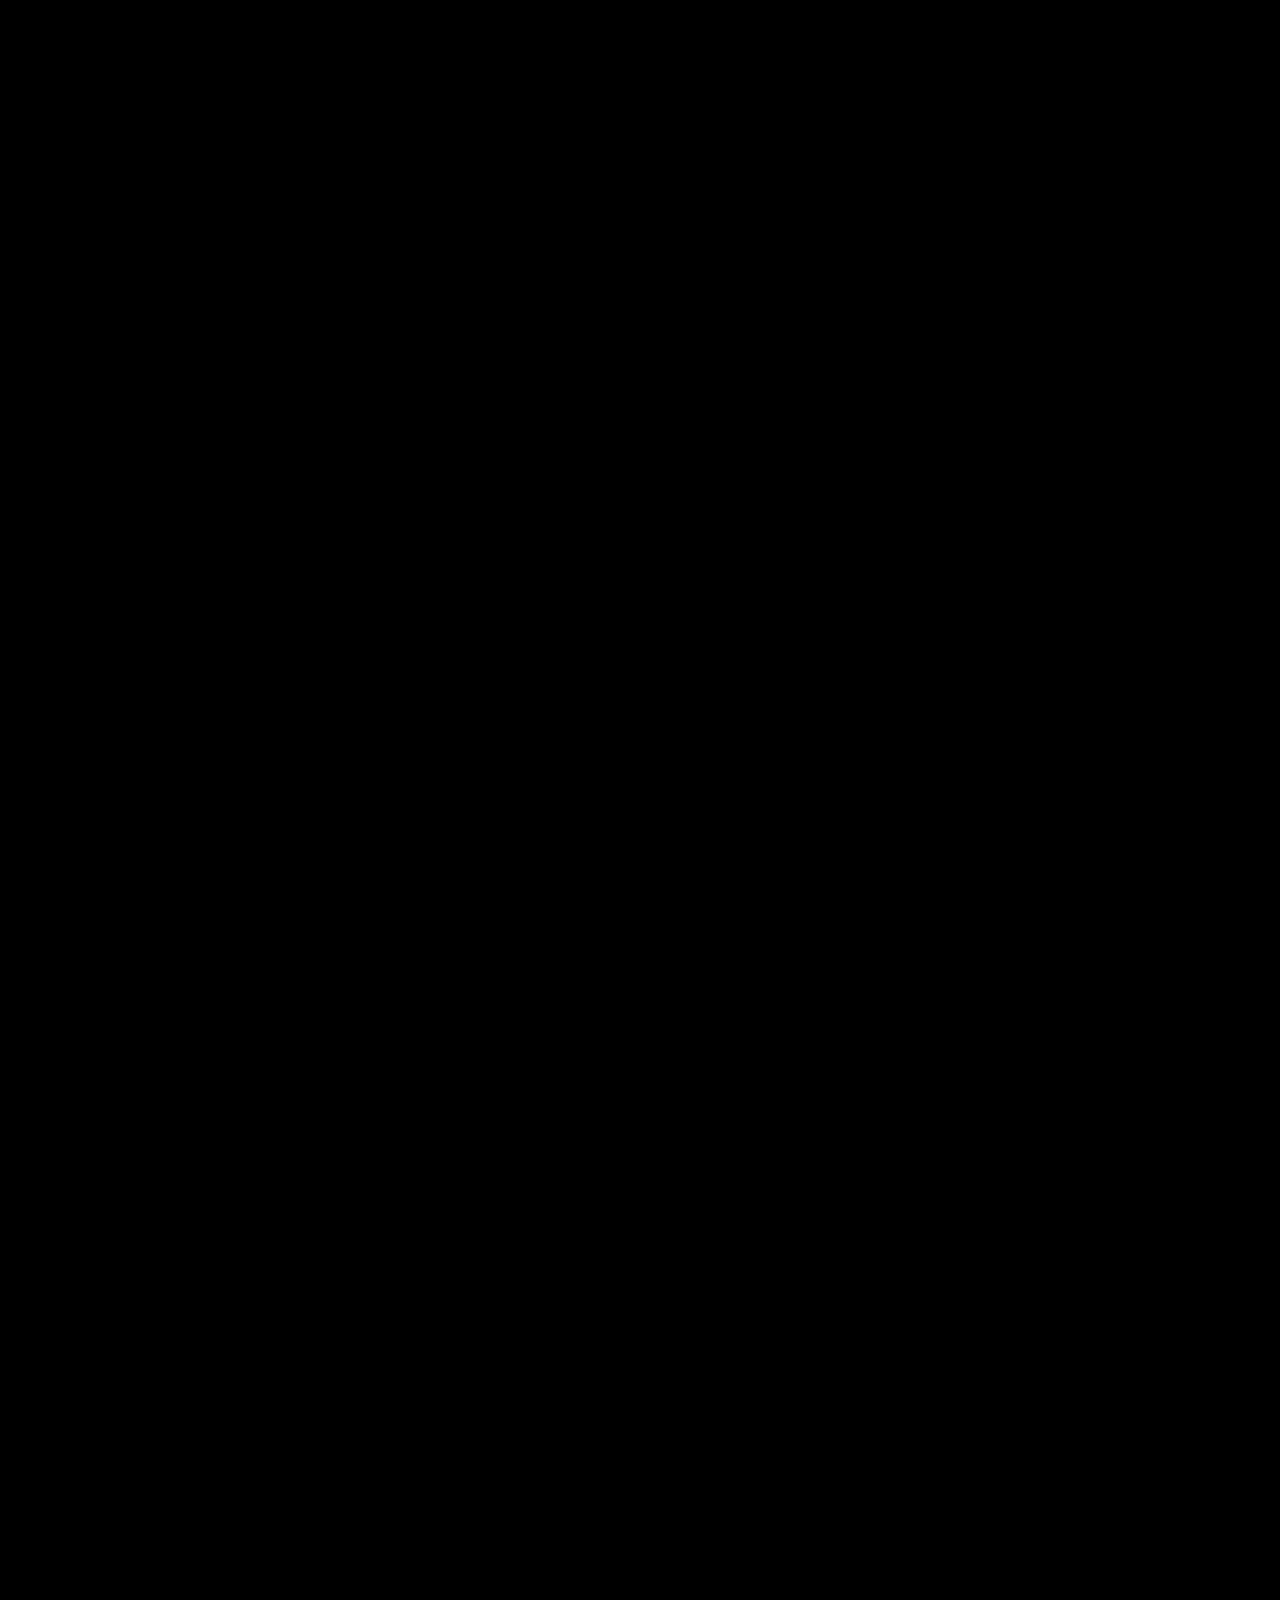
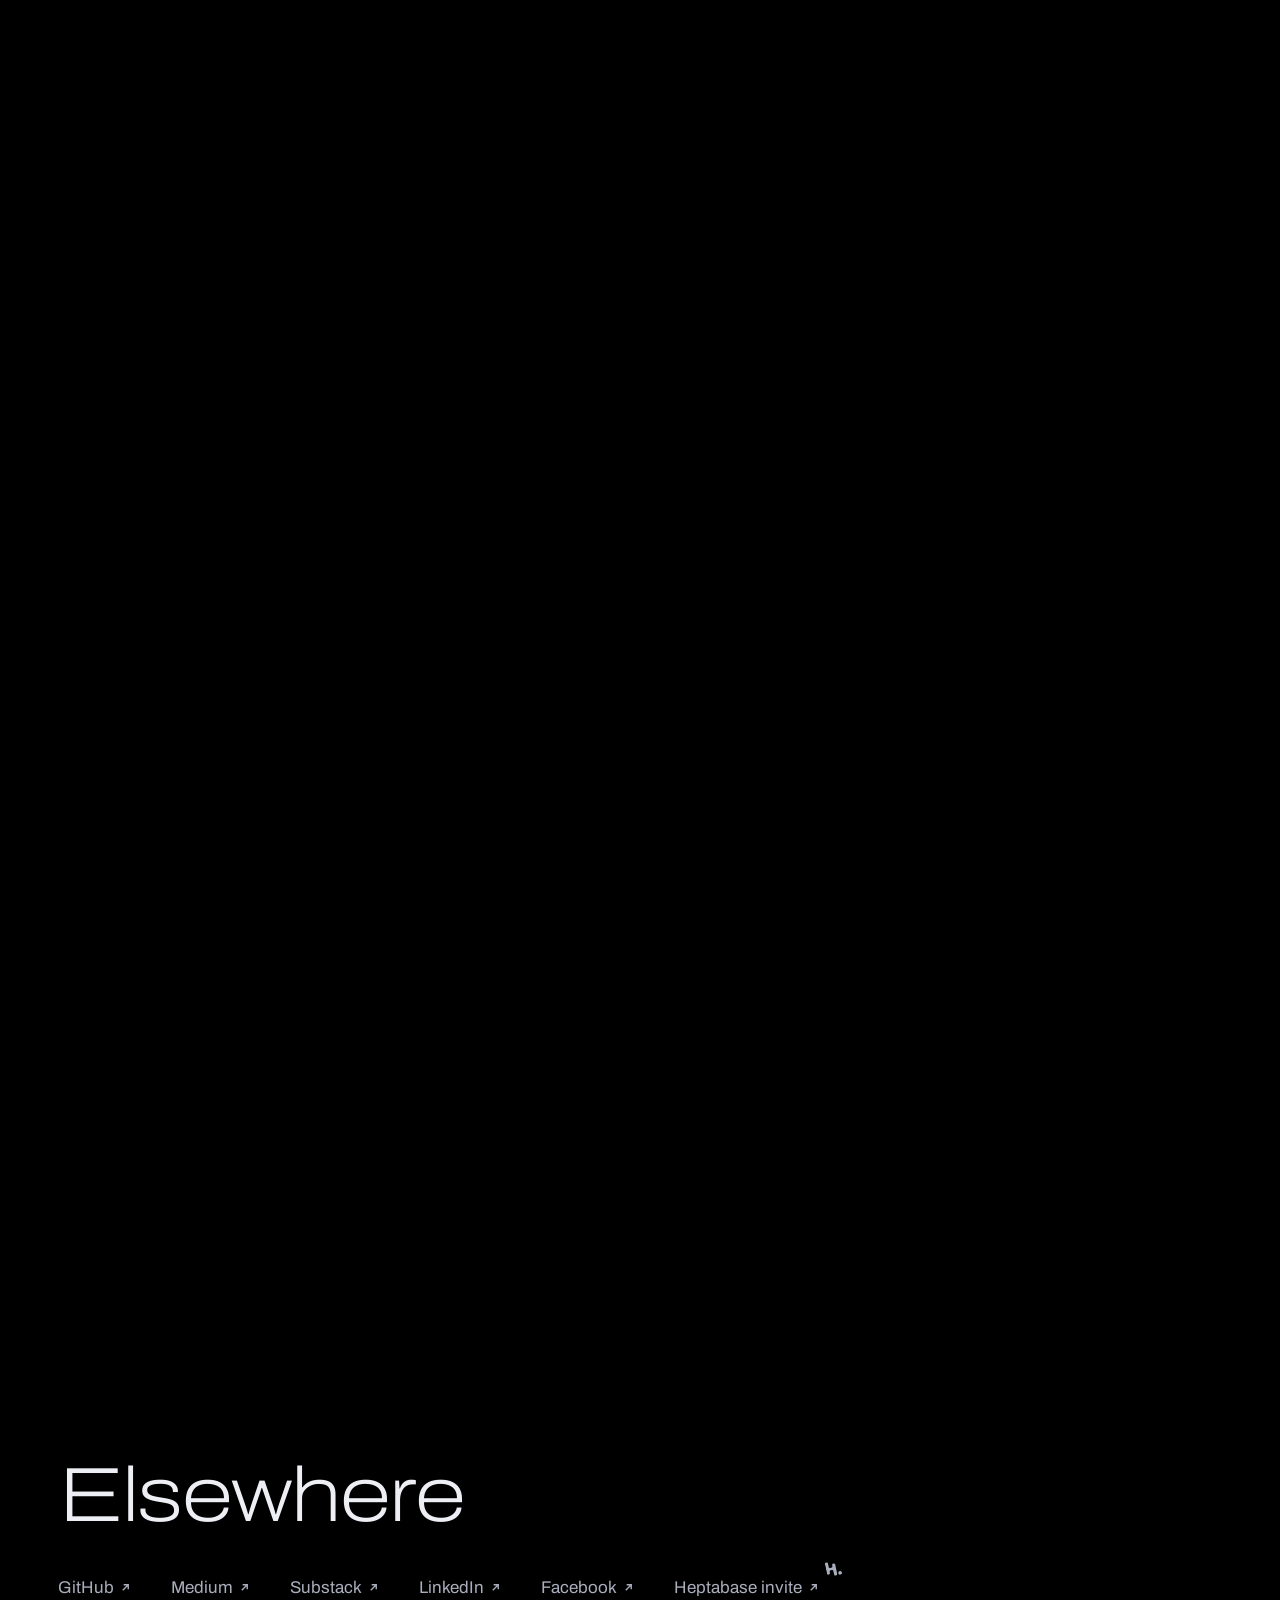
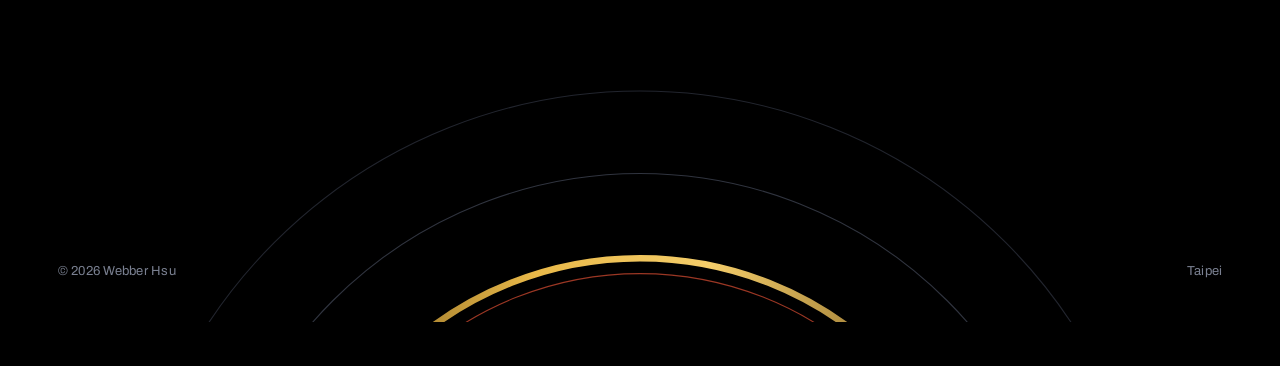
==== commit 8be6d8c1: "Mobile: hamburger menu, phone timeline list, tap targets, tighter spacing Co-Authored-By: Claude Opu" ====
--- a/index.html
+++ b/index.html
@@ -29,7 +29,7 @@
 
 <header class="bar">
   <a class="wordmark" href="#top" data-i18n="wordmark">Webber Hsu</a>
-  <nav aria-label="Primary">
+  <nav id="primary-nav" aria-label="Primary">
     <a href="#build" data-cat-link="build" data-i18n="nav.build">Build</a>
     <a href="#think" data-cat-link="think" data-i18n="nav.think">Think</a>
     <a href="#learn" data-cat-link="learn" data-i18n="nav.learn">Learn</a>
@@ -40,6 +40,7 @@
     <button type="button" data-lang="en" aria-pressed="true">EN</button>
     <button type="button" data-lang="zh" aria-pressed="false">中</button>
   </div>
+  <button type="button" class="menu-btn" data-menu aria-expanded="false" aria-controls="primary-nav" aria-label="Open menu"><span></span><span></span></button>
 </header>
 
 <main id="top">
@@ -103,6 +104,7 @@
 
 <noscript><p class="noscript">This page draws its content with JavaScript. Code: https://github.com/TsuWebber</p></noscript>
 <script src="content.js"></script>
+<script src="menu.js"></script>
 <script src="main.js"></script>
 </body>
 </html>
--- a/styles.css
+++ b/styles.css
@@ -334,19 +334,22 @@
   position: absolute; left: 50%; width: 22px; height: 22px;
   fill: none; stroke: var(--ink-3); stroke-width: 1.5; stroke-linecap: round; stroke-linejoin: round;
   transform: translateX(calc(-50% + var(--x, 0px))) rotate(var(--tilt, 0deg));
-  transition: stroke .35s var(--ease-out), transform .45s var(--ease-out);
   pointer-events: none;
 }
 .tag-icon[data-at="above"] { bottom: calc(100% + 10px); }
 .tag-icon[data-at="below"] { top: calc(100% + 10px); }
-.tags li:hover .tag-icon { stroke: var(--gold); transform: translateX(calc(-50% + var(--x, 0px))) rotate(0deg) scale(1.15); }
+/* The icons are decoration, not buttons: no hover change. Each one drifts on its own slow loop,
+   with a different length and start, so they never move in step. */
 @media (prefers-reduced-motion: no-preference) {
-  .tag-icon { animation: tag-bob 6s ease-in-out infinite; animation-delay: calc(var(--i, 0) * -1.3s); }
-  .tags li:hover .tag-icon { animation-play-state: paused; }
-}
-@keyframes tag-bob {
-  0%, 100% { translate: 0 0; }
-  50% { translate: 0 -3px; }
+  .tag-icon {
+    animation: tag-float calc(7s + var(--i, 0) * 1.1s) ease-in-out infinite;
+    animation-delay: calc(var(--i, 0) * -2.3s);
+  }
+}
+@keyframes tag-float {
+  0%, 100% { translate: 0 0; rotate: 0deg; }
+  30% { translate: 2px -7px; rotate: 5deg; }
+  65% { translate: -2px -3px; rotate: -4deg; }
 }
 @media (max-width: 560px) {
   .hero .tags { row-gap: 56px; column-gap: 26px; }
@@ -510,6 +513,17 @@
 html[lang="zh-Hant"] .tl-title { font-weight: 500; letter-spacing: .02em; }
 html[lang="zh-Hant"] .tl-main .tl-title { font-weight: 400; font-stretch: 100%; font-variation-settings: normal; }
 .tl-org { margin-top: 3px; font-size: 14px; color: var(--ink-2); }
+/* Interests carry a small line icon after the title, drawn like the hero hashtag icons and floating the same way. */
+.tl-icon {
+  display: inline-block; width: 24px; height: 24px; margin-left: 8px; vertical-align: -4px;
+  fill: none; stroke: var(--ink-2); stroke-width: 1.4; stroke-linecap: round; stroke-linejoin: round;
+}
+@media (prefers-reduced-motion: no-preference) {
+  .tl-icon { animation: tag-float calc(7s + var(--i, 0) * 1.1s) ease-in-out infinite; animation-delay: calc(var(--i, 0) * -2.3s); }
+}
+/* Awards: a footnote on the side line, not a card. */
+.tl-mini { margin-top: 6px; font-size: 15px; line-height: 1.4; color: var(--ink-2); max-width: 200px; }
+.tl-node.is-mini { stroke: var(--ink-3); stroke-width: 1; }
 .tl-note { margin-top: 6px; font-size: 14px; color: var(--ink-2); line-height: 1.5; }
 .tl-link { display: inline-flex; gap: 6px; align-items: center; margin-top: 6px; font-size: 13px; color: var(--ink-3); text-decoration: none; }
 .tl-link:hover { color: var(--gold); }
@@ -518,8 +532,22 @@
   .exp-stage { padding-top: 0; height: auto; }
   .tl-viewport { position: static; overflow-x: auto; scrollbar-width: none; -webkit-overflow-scrolling: touch; }
   .tl-viewport::-webkit-scrollbar { display: none; }
-  .tl-main .tl-note { display: none; }
-}
+}
+/* Phones: the timeline becomes one vertical list, newest first, on a single rail.
+   Node style still says which line an entry belongs to: solid for education and work,
+   hollow for projects, small for awards, gold for what is still going on. */
+.timeline.is-list { position: relative; padding-left: 26px; transform: none !important; }
+.timeline.is-list::before { content: ""; position: absolute; left: 5px; top: 8px; bottom: 8px; width: 1.5px; background: var(--ring-1); }
+.is-list .tl { position: relative; left: auto; top: auto; width: auto; padding: 0 0 var(--s4); }
+.is-list .tl::before {
+  content: ""; position: absolute; left: -26px; top: 4px; width: 9px; height: 9px; border-radius: 50%;
+  background: var(--void); border: 1.5px solid var(--ink-3); box-sizing: border-box;
+}
+.is-list .tl-main::before { width: 12px; height: 12px; left: -27.5px; top: 2px; background: var(--ink); border: 0; }
+.is-list .tl.is-award::before { width: 7px; height: 7px; left: -25px; top: 5px; border-width: 1px; }
+.is-list .tl[data-now]::before { background: var(--gold); border-color: var(--gold); }
+.is-list .tl-main .tl-title { font-size: 1.45rem; }
+.is-list .tl-mini { max-width: none; }
 
 /* "Translated by AI" sits on its own line under the title it describes. */
 .post-title .ai-tag { display: block; margin-top: 4px; font-size: 12px; font-weight: 400; letter-spacing: .04em; color: var(--ink-3); }
@@ -544,3 +572,115 @@
 
 /* Blog metadata (date, source) reads at full contrast at 12px. */
 .post-meta { color: var(--ink-2); }
+
+/* ---------- Small screens ---------- */
+/* The name stays on one line: it scales with the screen instead of wrapping. */
+@media (max-width: 560px) {
+  .hero .name-en { font-size: min(3.6rem, calc((100vw - 2 * var(--gutter)) / 6.6)); white-space: nowrap; }
+  /* Footer links in two even columns with room to tap. */
+  .ext-foot { display: grid; grid-template-columns: 1fr 1fr; gap: 0 var(--s3); }
+  .ext-foot a { padding-block: 10px; }
+  .ext-foot li:has(.ext-invite) { grid-column: 1 / -1; }   /* the invite gets its own row so it never wraps */
+  .ext-foot a { white-space: nowrap; }
+}
+.motto { text-wrap: balance; }
+html[lang="zh-Hant"] .motto { word-break: keep-all; }   /* Chinese breaks at the commas, not mid-word */
+/* The narrowest phones: the five nav links tighten so Blog stays on screen. */
+@media (max-width: 359px) {
+  .bar nav { gap: 12px; font-size: 11px; letter-spacing: .06em; }
+}
+
+/* ---------- Phones and tablets (960px and below) ---------- */
+/* Header: one row. The links fold into a menu button that opens a full-height list under the bar. */
+.menu-btn { display: none; }
+@media (max-width: 960px) {
+  .bar { flex-wrap: nowrap; padding-block: 14px; gap: var(--s2); }
+  .menu-btn {
+    display: grid; place-content: center; gap: 6px; width: 44px; height: 44px; margin-right: -10px;
+    background: none; border: 0; cursor: pointer; padding: 0;
+  }
+  .menu-btn span { display: block; width: 22px; height: 1.5px; background: var(--ink); border-radius: 2px; transition: transform .35s var(--ease-out); }
+  .bar.is-open .menu-btn span:first-child { transform: translateY(3.75px) rotate(45deg); }
+  .bar.is-open .menu-btn span:last-child { transform: translateY(-3.75px) rotate(-45deg); }
+  .bar nav, .bar nav a { all: unset; }
+  .bar nav {
+    position: absolute; top: 100%; left: 0; right: 0; height: calc(100dvh - var(--bar-h));
+    display: flex; flex-direction: column; gap: 4px; padding: var(--s4) var(--gutter);
+    background: rgba(0, 0, 0, .97); -webkit-backdrop-filter: blur(18px); backdrop-filter: blur(18px);
+    border-top: 1px solid var(--ring-3); box-sizing: border-box;
+    opacity: 0; visibility: hidden; transform: translateY(-8px);
+    transition: opacity .3s var(--ease-out), transform .3s var(--ease-out), visibility 0s .3s;
+    text-transform: none; letter-spacing: 0;
+  }
+  .bar.is-open nav { opacity: 1; visibility: visible; transform: none; transition: opacity .3s var(--ease-out), transform .3s var(--ease-out); }
+  .bar nav a {
+    display: block; padding: 12px 0; cursor: pointer; color: var(--ink);
+    font-size: clamp(2rem, 9vw, 2.75rem); font-weight: 200; font-stretch: 125%; font-variation-settings: "wdth" 125; letter-spacing: -.02em; line-height: 1.1;
+  }
+  html[lang="zh-Hant"] .bar nav a { font-weight: 300; letter-spacing: .08em; font-stretch: 100%; font-variation-settings: normal; }
+  .bar nav a.is-current { color: var(--gold); }
+  .bar nav a.is-current::after { display: none; }
+  .bar nav a:focus-visible { outline: 1px solid var(--gold); outline-offset: 4px; }
+  .bar.is-open { background: rgba(0, 0, 0, .94); border-bottom-color: var(--ring-3); }
+  html.menu-open { overflow: hidden; }
+  .hero { padding-top: 96px; }
+}
+
+/* Phones and tablets: no dial at all; each part's big heading says where you are.
+   Spacing tightens so the three parts, the timeline and the footer read as one short scroll. */
+@media (max-width: 960px) {
+  .dial-wrap { display: none; }
+  .hub-grid { display: block; }
+  .hub { padding-top: var(--s5); }
+  .cat { scroll-margin-top: 16px; }
+  .cat + .cat { margin-top: var(--s5); }
+  .panel-h { font-size: clamp(2.4rem, 11vw, 3.4rem); }
+  .panel-head { padding-bottom: var(--s2); }
+  .panel .work { padding: var(--s3) 0; }
+  .panel .work-summary { margin-top: var(--s1); }
+  .panel .entry { padding: 16px 0; }
+  .panel-more { margin-top: var(--s3); }
+  .exp { padding-top: var(--s5); }
+  .is-list .tl { padding-bottom: var(--s3); }
+  .foot { padding-top: var(--s5); }
+}
+
+/* ---------- Mobile review fixes ---------- */
+/* The link arrow travels with the last word of its title. */
+.nowrap { white-space: nowrap; }
+
+/* Story links read at 14px in Dust, not 13px in the dimmest grey. */
+.tl-link { font-size: 14px; color: var(--ink-2); }
+
+/* Tap areas reach 44px on touch screens; what you see stays the same size. */
+@media (pointer: coarse) {
+  .lang button { position: relative; }
+  .lang button::after { content: ""; position: absolute; inset: -7px 0; }
+  .work-links a, .panel-more, .tl-link { padding-block: 10px; margin-block: -10px; }
+  .panel .entry a, .post a { padding-block: 4px; }
+  .blog-filter button { min-height: 44px; }
+}
+/* Touch screens have no hover: a tapped title must not stay gold. */
+@media (hover: none) {
+  .panel .entry a:hover, .post a:hover .post-title { color: inherit; }
+  .tl-link:hover, .panel-more:hover { color: var(--ink-2); }
+  .work-links a:hover { color: inherit; }
+}
+
+/* Chinese hashtags break 3 + 2 on phones, never 4 + 1. */
+@media (max-width: 560px) {
+  html[lang="zh-Hant"] .hero .tags { max-width: 230px; margin-inline: auto; }
+}
+
+/* Phones: the folded part of the timeline (projects, awards, interests). */
+.tl-more { list-style: none; }
+.tl-more summary {
+  display: inline-flex; align-items: center; gap: 10px; min-height: 44px; cursor: pointer;
+  font-size: 14px; letter-spacing: .04em; color: var(--ink-2); list-style: none;
+}
+.tl-more summary::-webkit-details-marker { display: none; }
+.tl-more summary::before { content: "+"; display: grid; place-items: center; width: 22px; height: 22px; border: 1px solid var(--ring-1); border-radius: 50%; font-size: 15px; line-height: 1; margin-left: -31px; margin-right: -2px; background: var(--void); color: var(--ink); }
+.tl-more details[open] summary::before { content: "−"; }
+.tl-more summary:focus-visible { outline: 1px solid var(--gold); outline-offset: 4px; }
+.tl-more .timeline.is-list { padding-left: 0; margin-top: var(--s2); }
+.tl-more .timeline.is-list::before { display: none; }
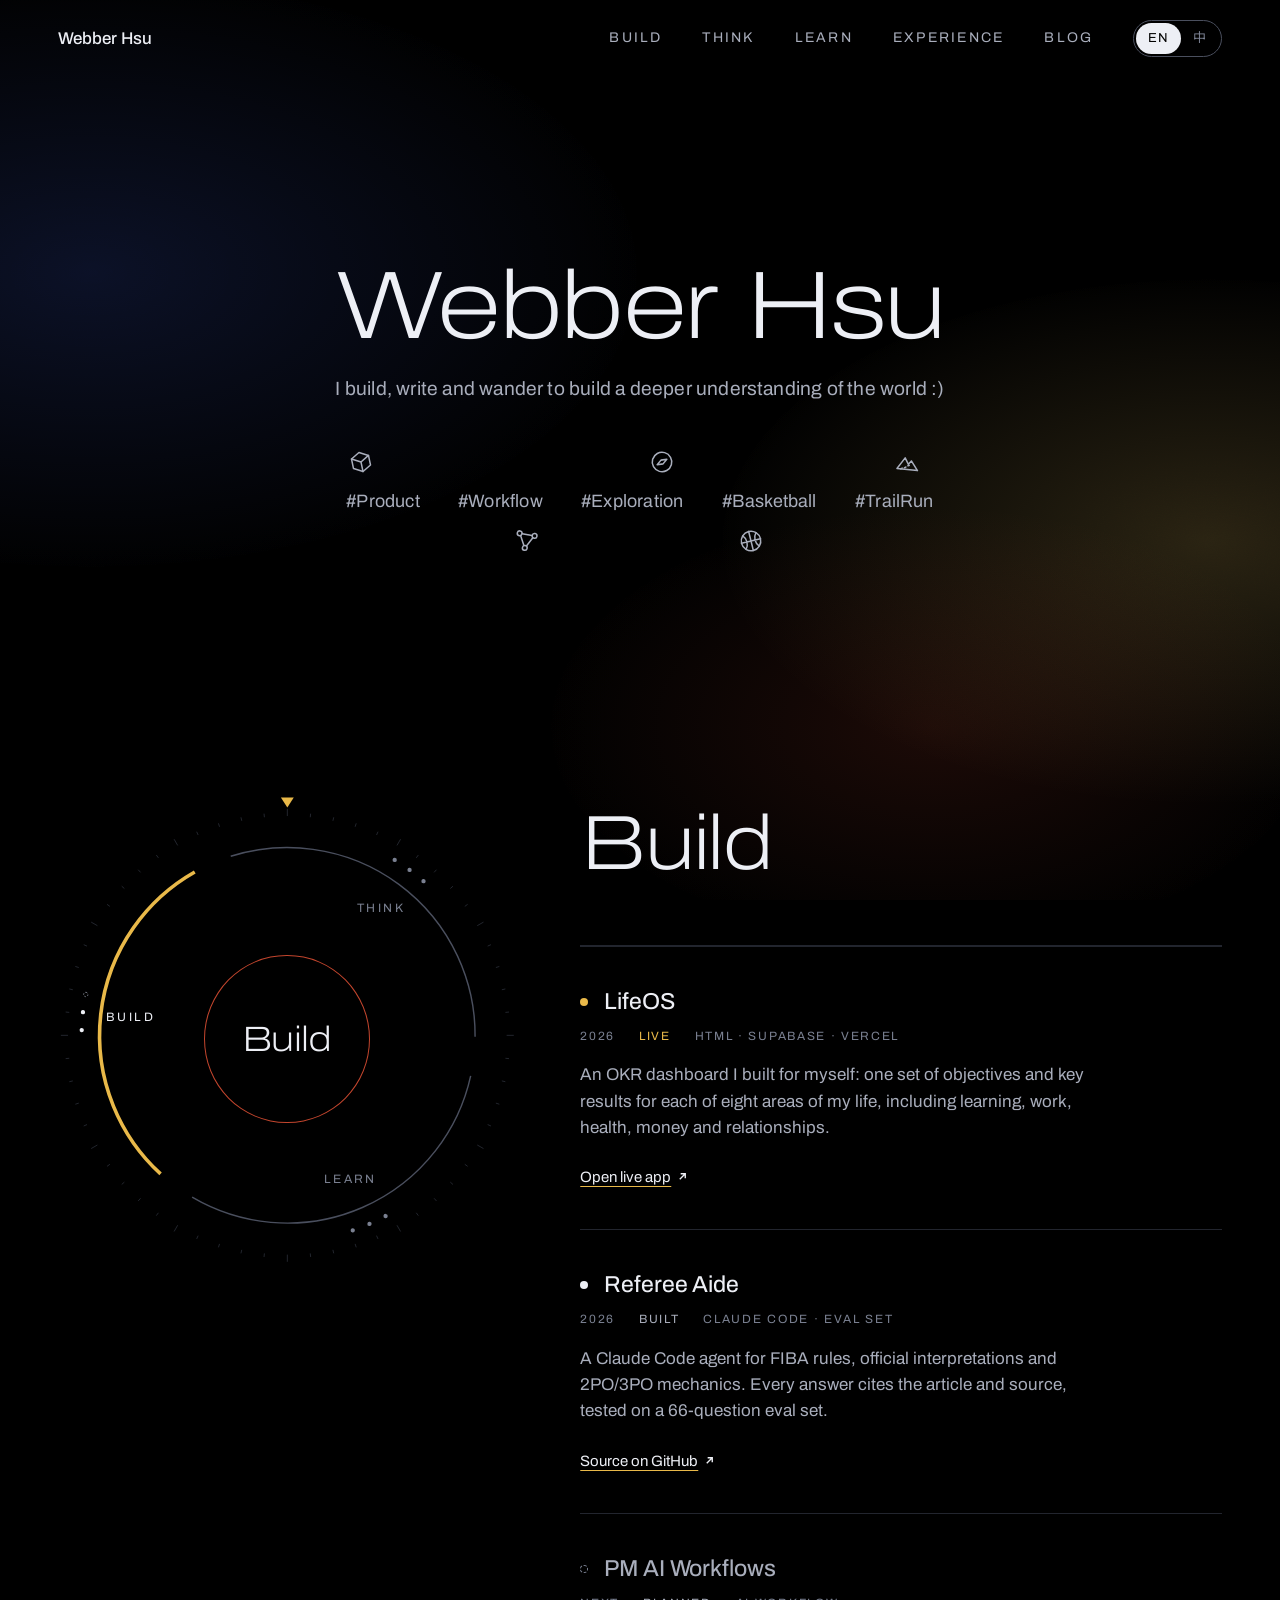
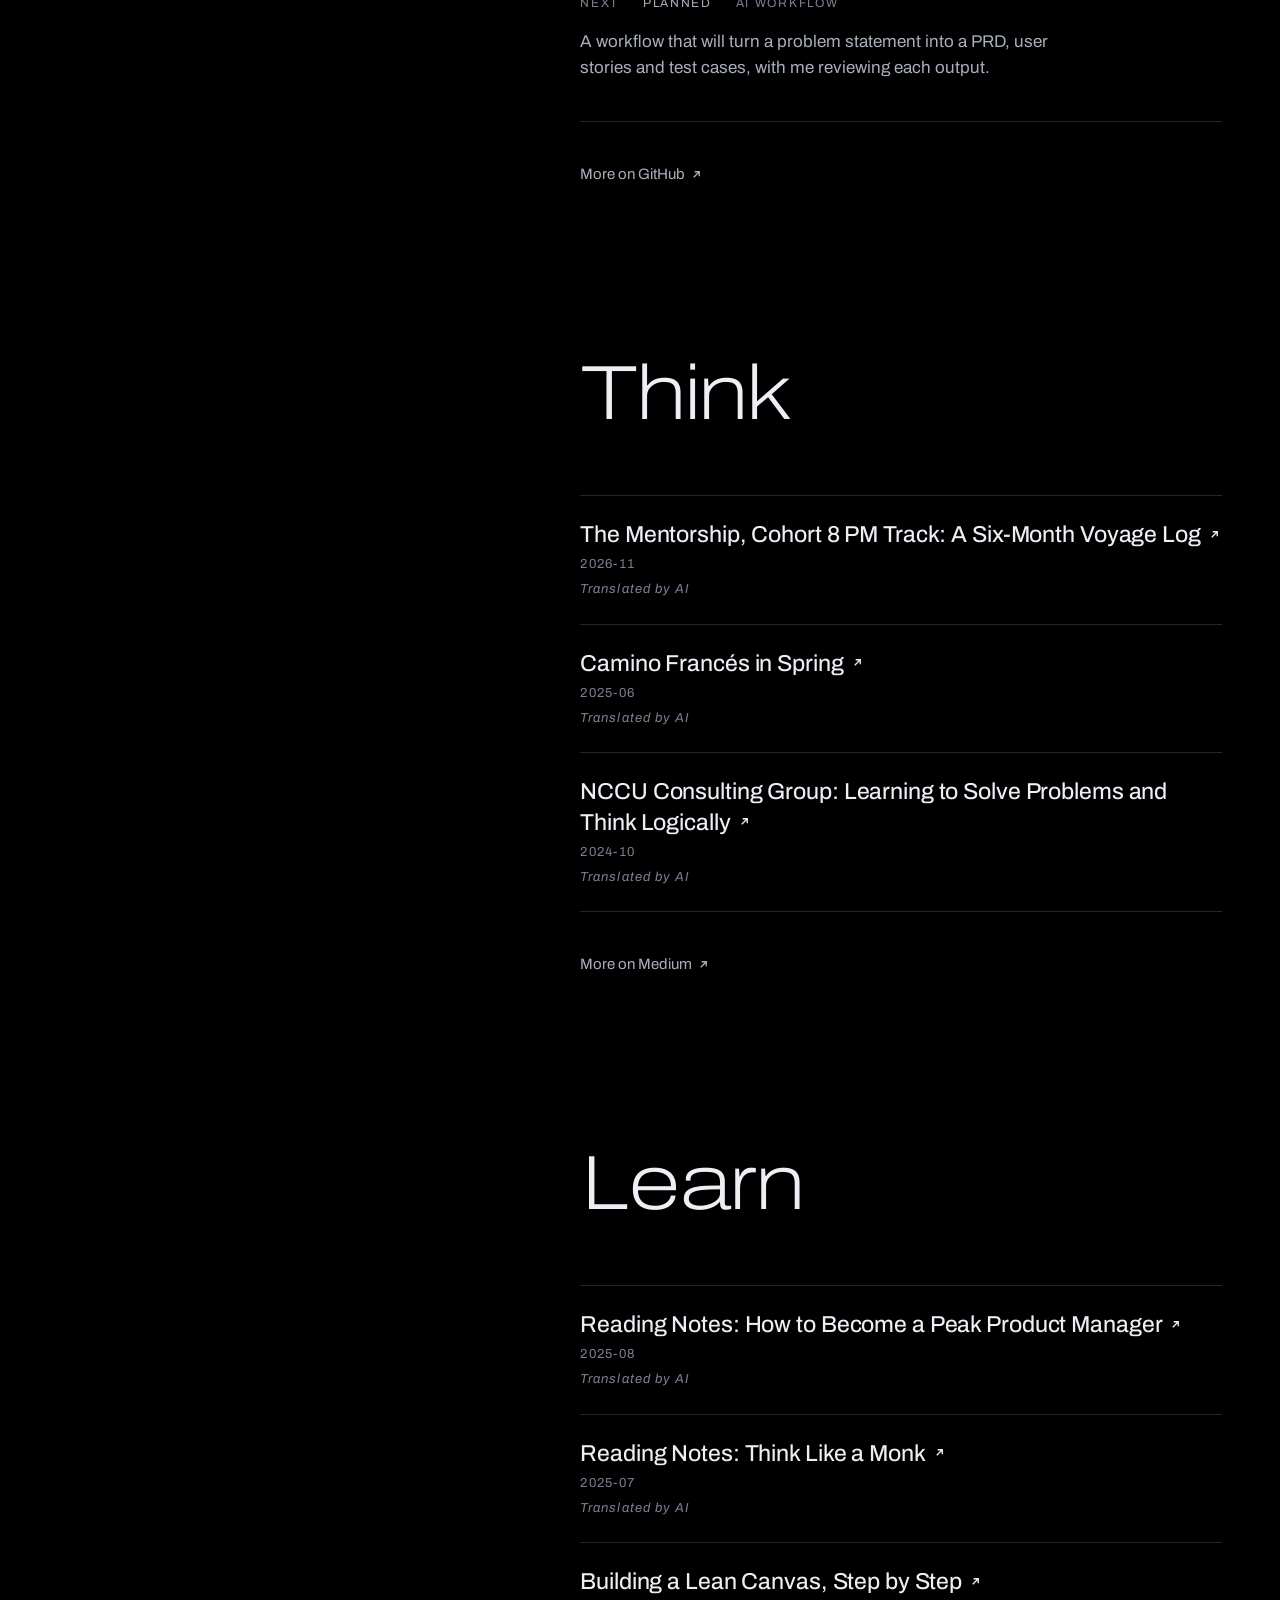
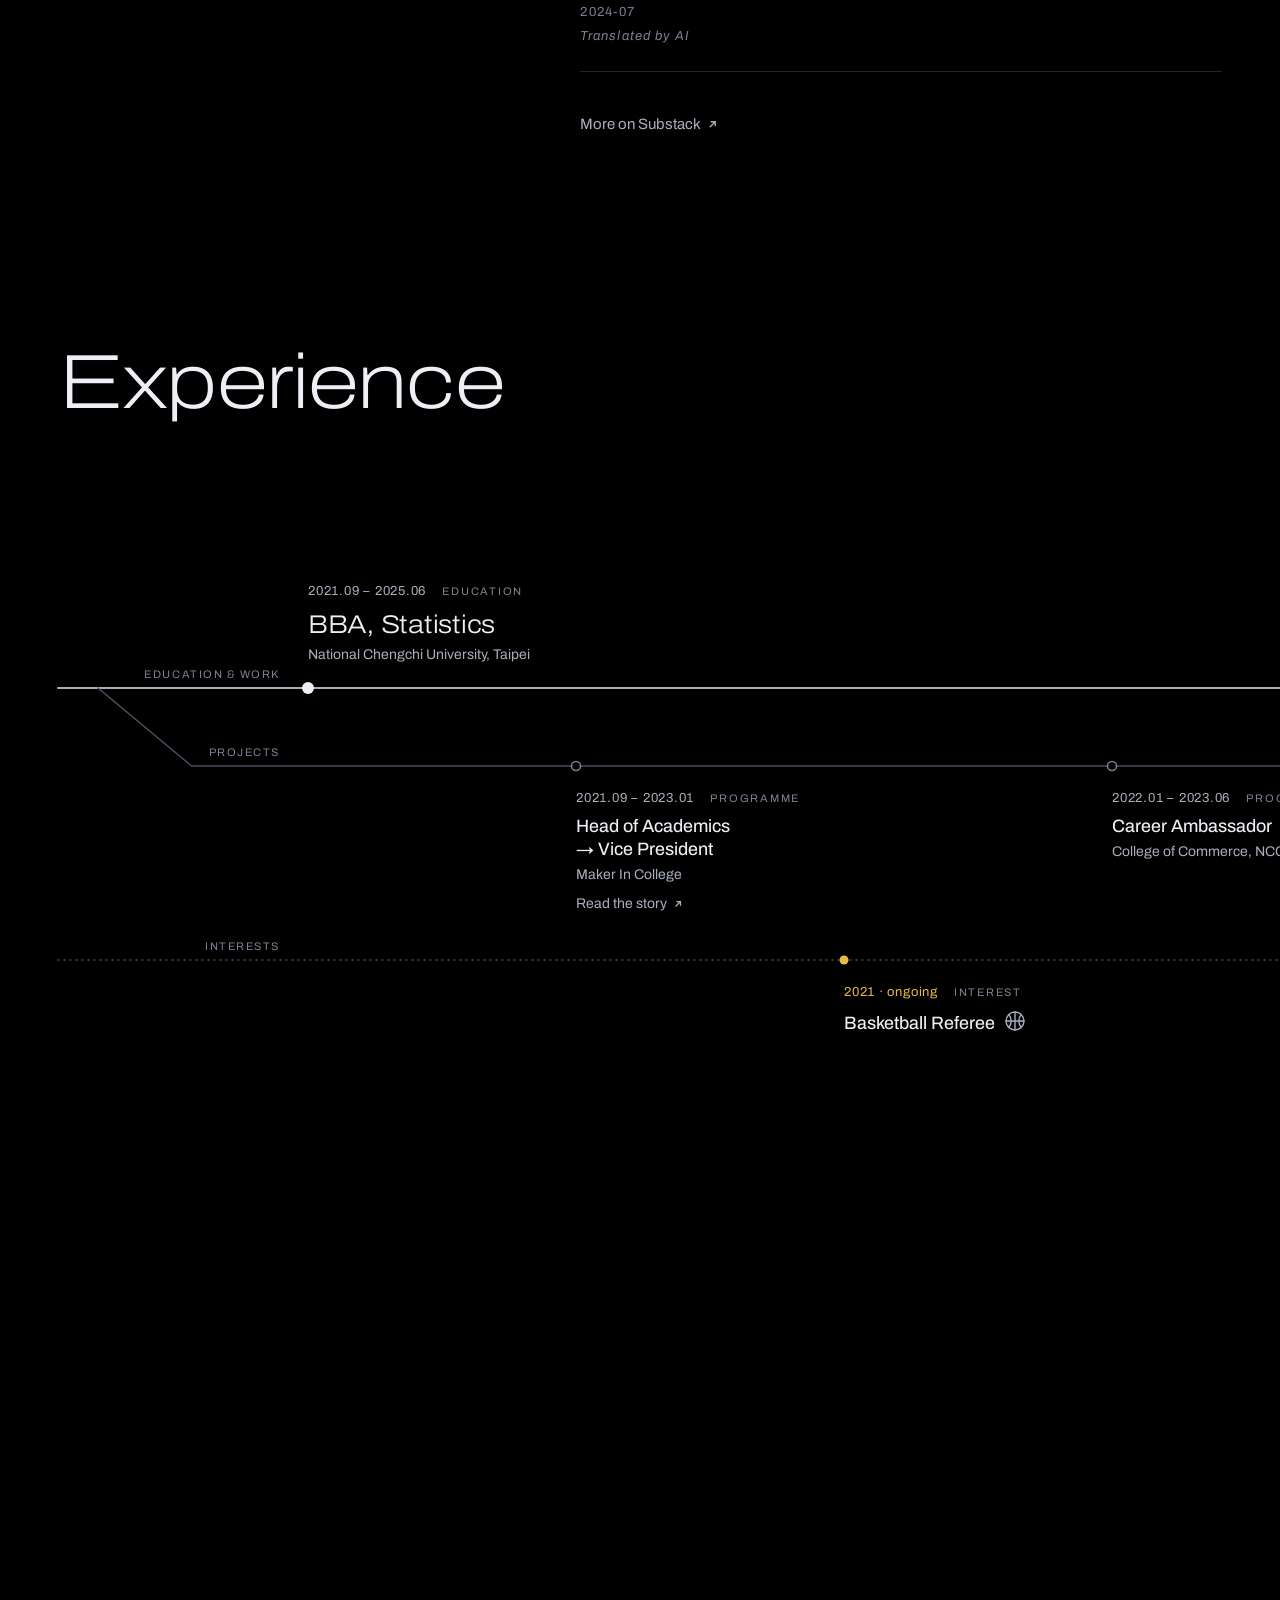
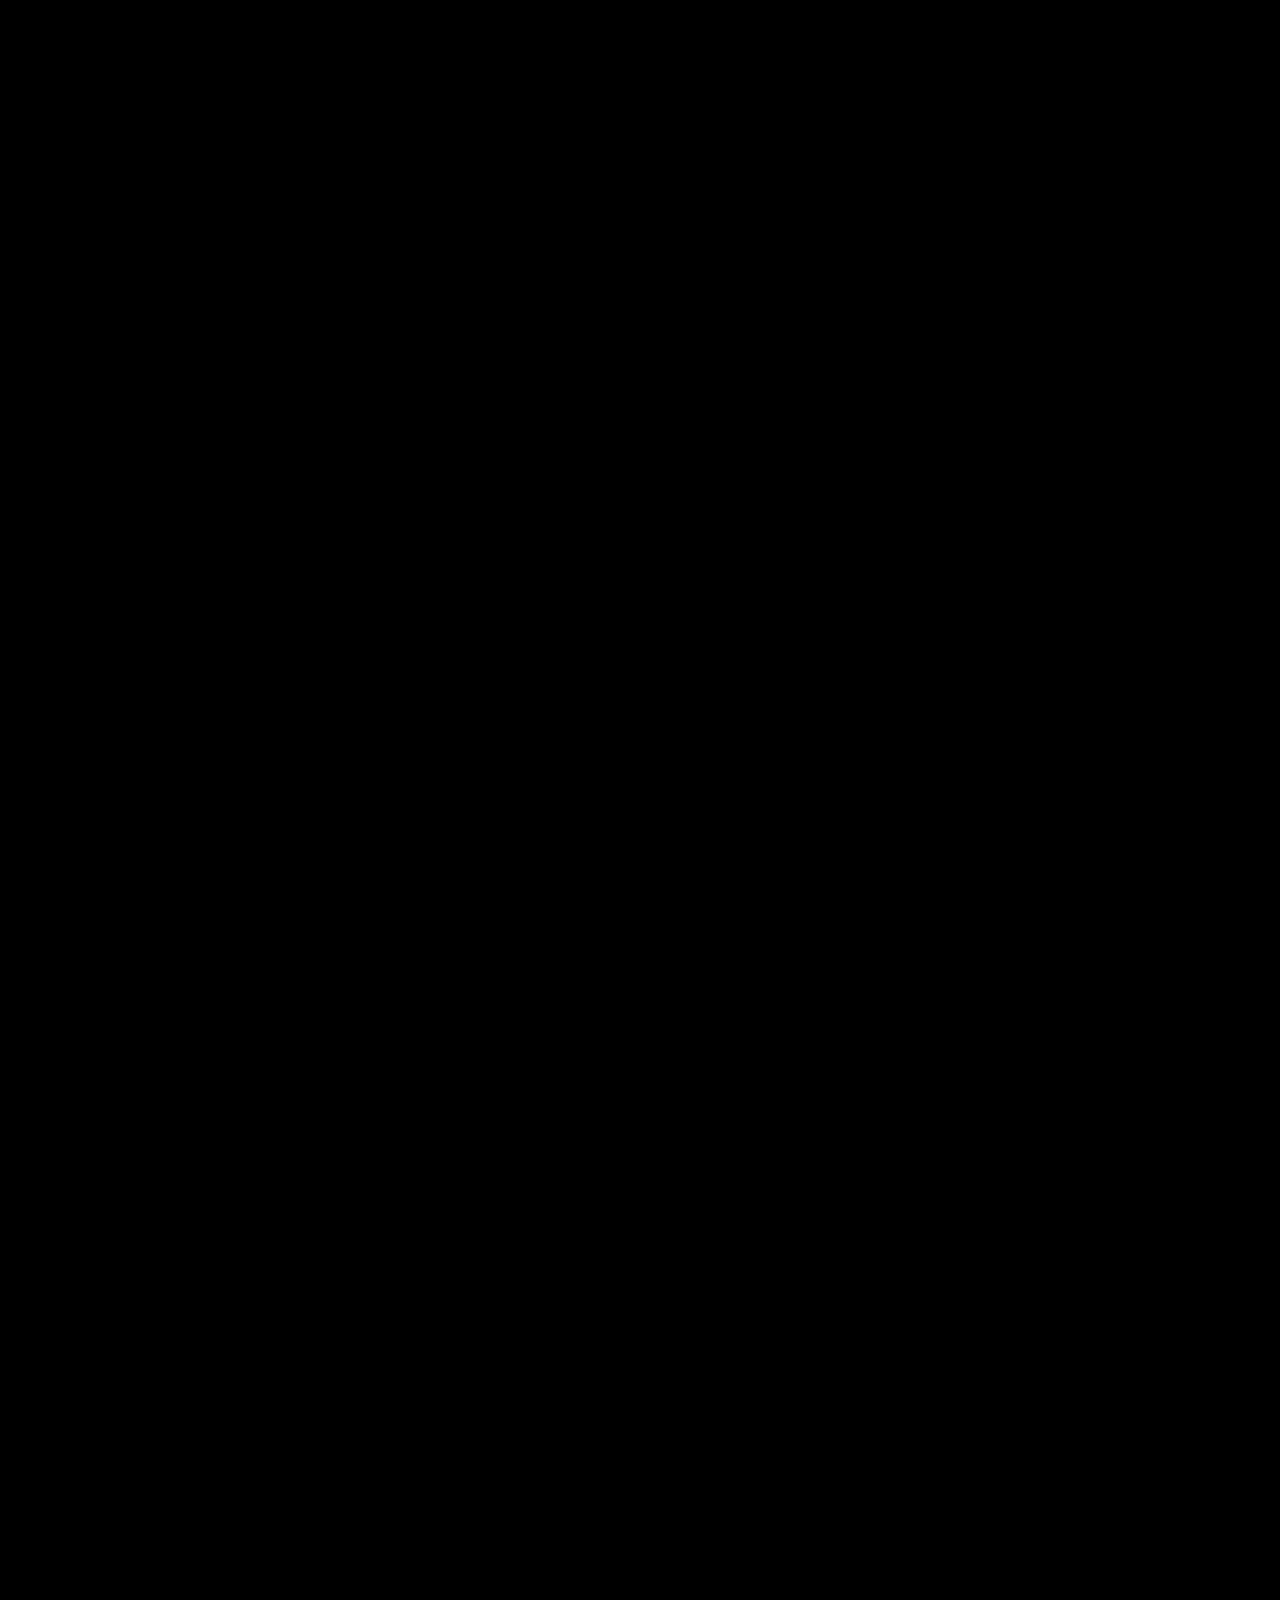
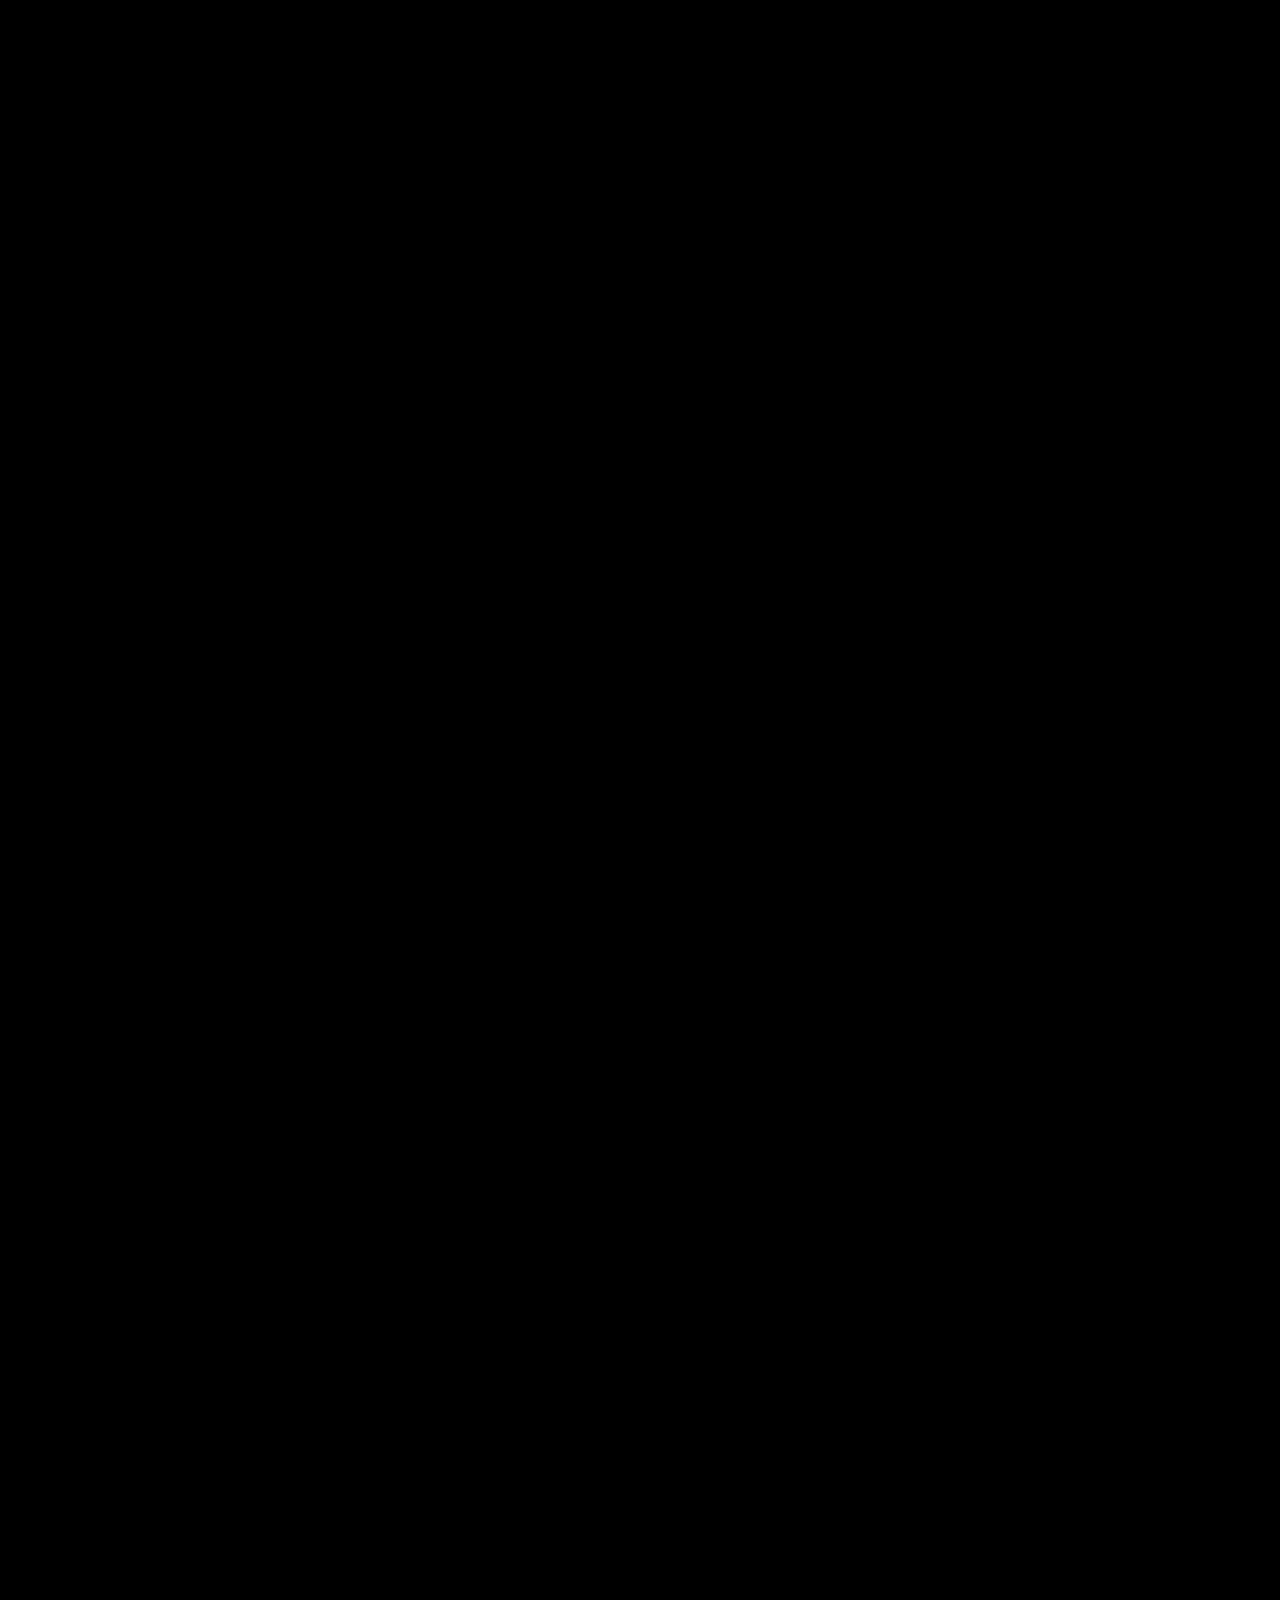
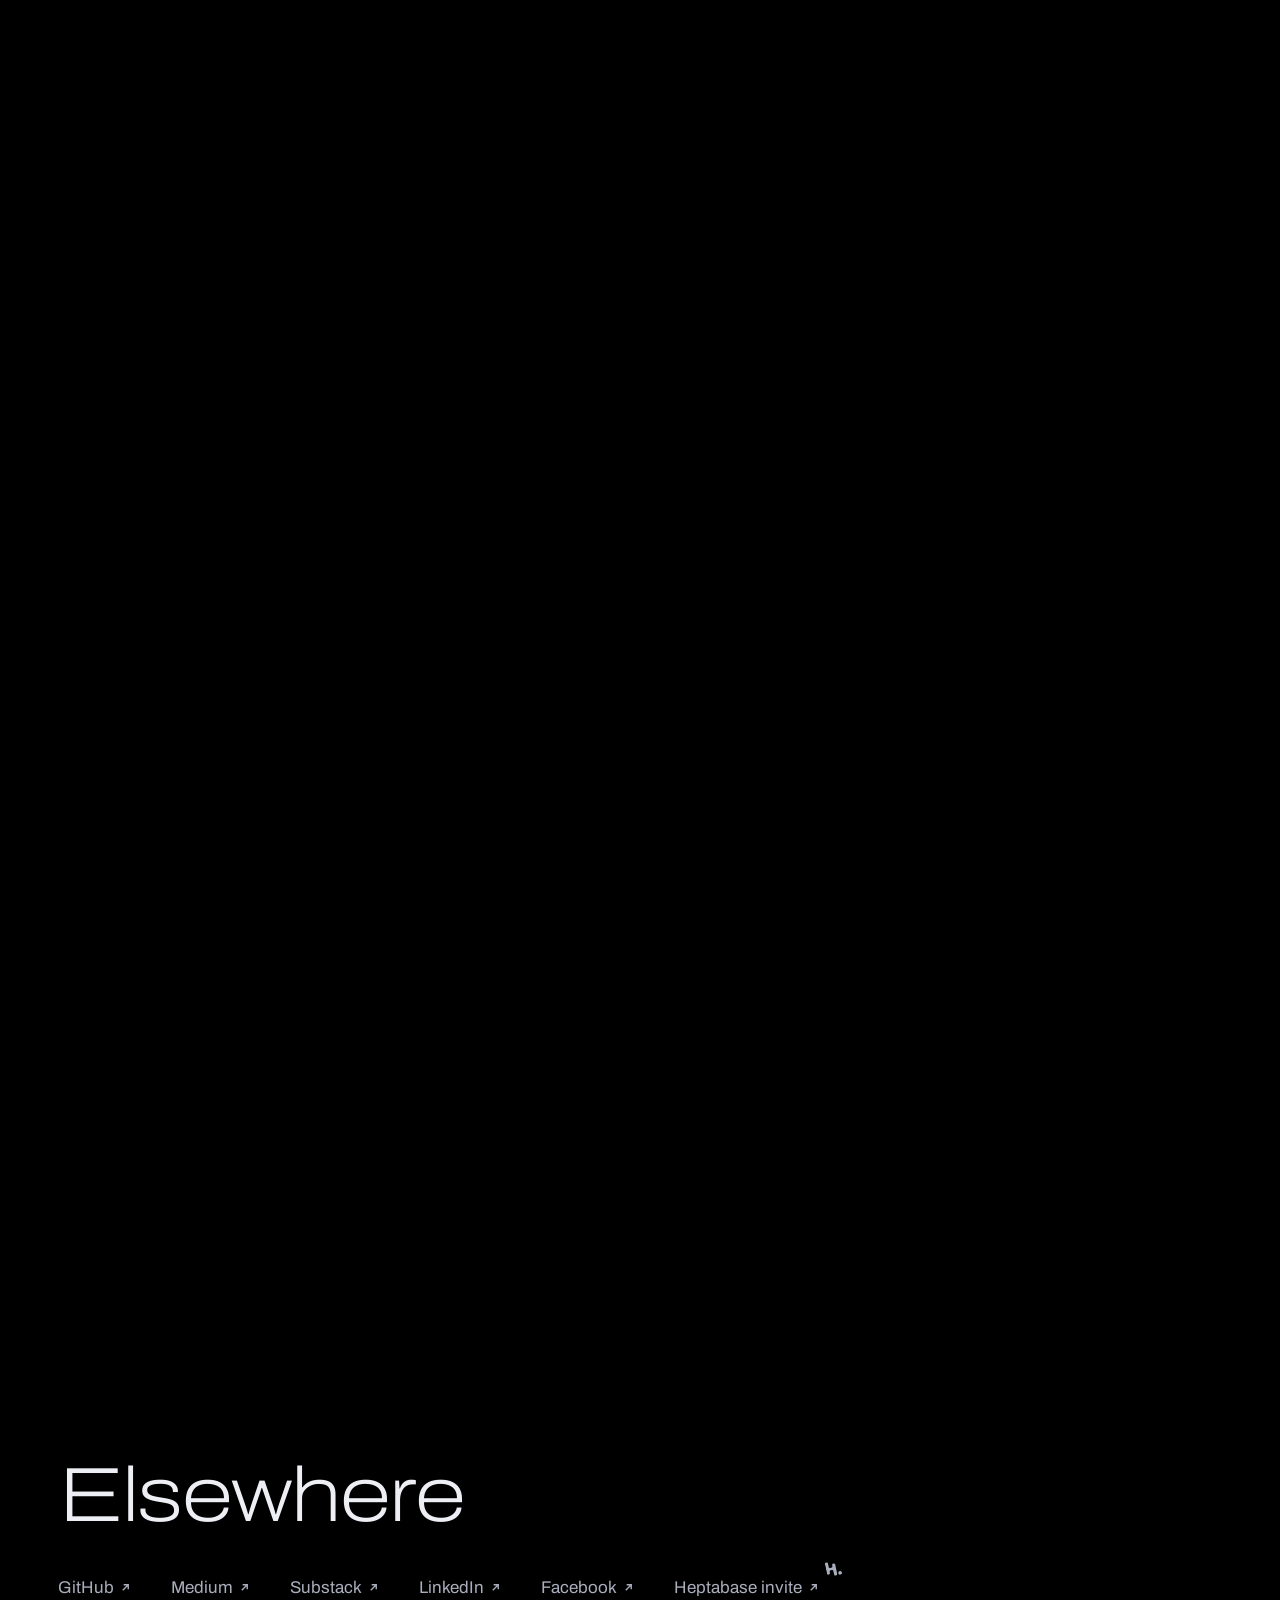
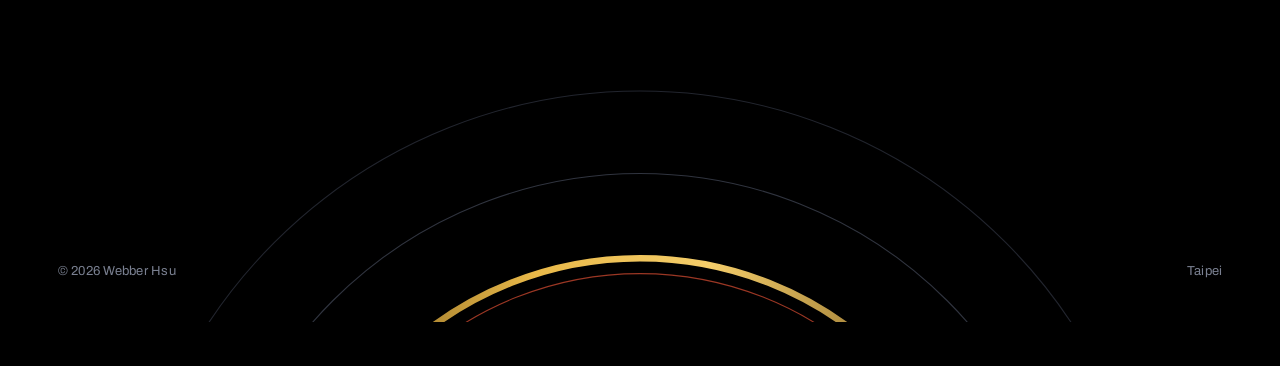
==== commit 1918f041: "Phone menu: Home group, Blog set apart, outside links Co-Authored-By: Claude Opus 5.5 <noreply@anthr" ====
--- a/index.html
+++ b/index.html
@@ -30,11 +30,13 @@
 <header class="bar">
   <a class="wordmark" href="#top" data-i18n="wordmark">Webber Hsu</a>
   <nav id="primary-nav" aria-label="Primary">
+    <span class="menu-label" data-menu-label aria-hidden="true"></span>
     <a href="#build" data-cat-link="build" data-i18n="nav.build">Build</a>
     <a href="#think" data-cat-link="think" data-i18n="nav.think">Think</a>
     <a href="#learn" data-cat-link="learn" data-i18n="nav.learn">Learn</a>
     <a href="#experience" data-i18n="nav.exp">Experience</a>
     <a href="blog.html" data-i18n="nav.blog">Blog</a>
+    <div class="menu-ext" data-menu-ext></div>
   </nav>
   <div class="lang" role="group" aria-label="Language">
     <button type="button" data-lang="en" aria-pressed="true">EN</button>
--- a/styles.css
+++ b/styles.css
@@ -684,3 +684,29 @@
 .tl-more summary:focus-visible { outline: 1px solid var(--gold); outline-offset: 4px; }
 .tl-more .timeline.is-list { padding-left: 0; margin-top: var(--s2); }
 .tl-more .timeline.is-list::before { display: none; }
+
+/* ---------- Menu, two levels (960px and below) ----------
+   Top: "Home" and the four places on the homepage, at a modest size.
+   Then Blog, the one link that changes page, large and set apart.
+   Bottom: the outside links, small, so contact is one tap away. */
+.menu-label, .menu-ext { display: none; }
+@media (max-width: 960px) {
+  .bar nav .menu-label {
+    display: block; margin-bottom: 4px; font-size: 11px; letter-spacing: .18em; text-transform: uppercase; color: var(--ink-3);
+  }
+  .bar nav a { font-size: clamp(1.6rem, 7vw, 2rem); padding: 9px 0; }
+  .bar nav a[href$="blog.html"] {
+    margin-top: var(--s3); padding-top: var(--s3); border-top: 1px solid var(--ring-3);
+    font-size: clamp(2.2rem, 10vw, 2.9rem);
+  }
+  .bar nav .menu-ext {
+    display: grid; grid-template-columns: 1fr 1fr; gap: 0 var(--s3); margin-top: auto; padding-top: var(--s4);
+  }
+  .bar nav .menu-ext a {
+    display: inline-flex; align-items: center; gap: 6px; padding: 12px 0; min-height: 44px; box-sizing: border-box;
+    font-size: 15px; font-weight: 400; font-stretch: 100%; font-variation-settings: normal; letter-spacing: .01em; color: var(--ink-2);
+  }
+  html[lang="zh-Hant"] .bar nav .menu-ext a { font-weight: 400; letter-spacing: .01em; }
+  .bar nav .menu-ext a svg { width: 11px; height: 11px; fill: none; stroke: currentColor; stroke-width: 1.5; }
+  .bar nav { padding-bottom: calc(var(--s4) + env(safe-area-inset-bottom, 0px)); }
+}
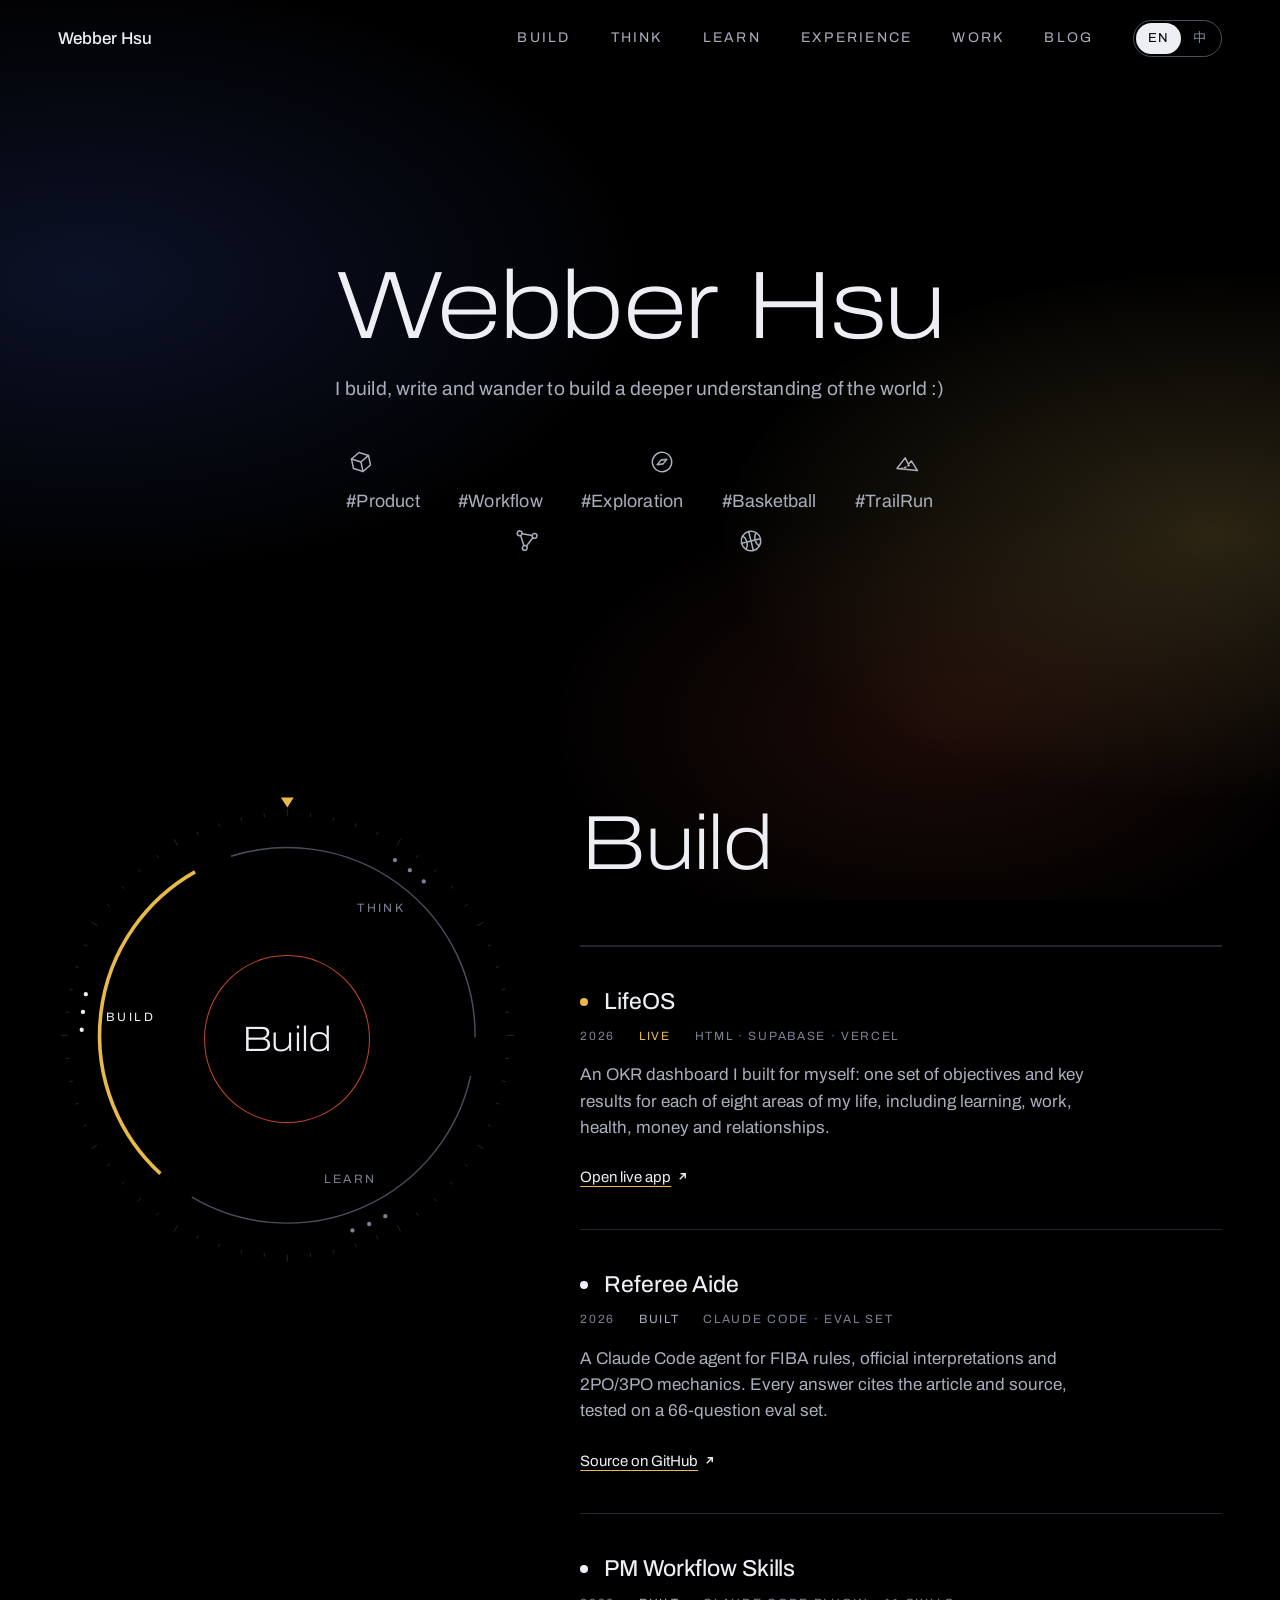
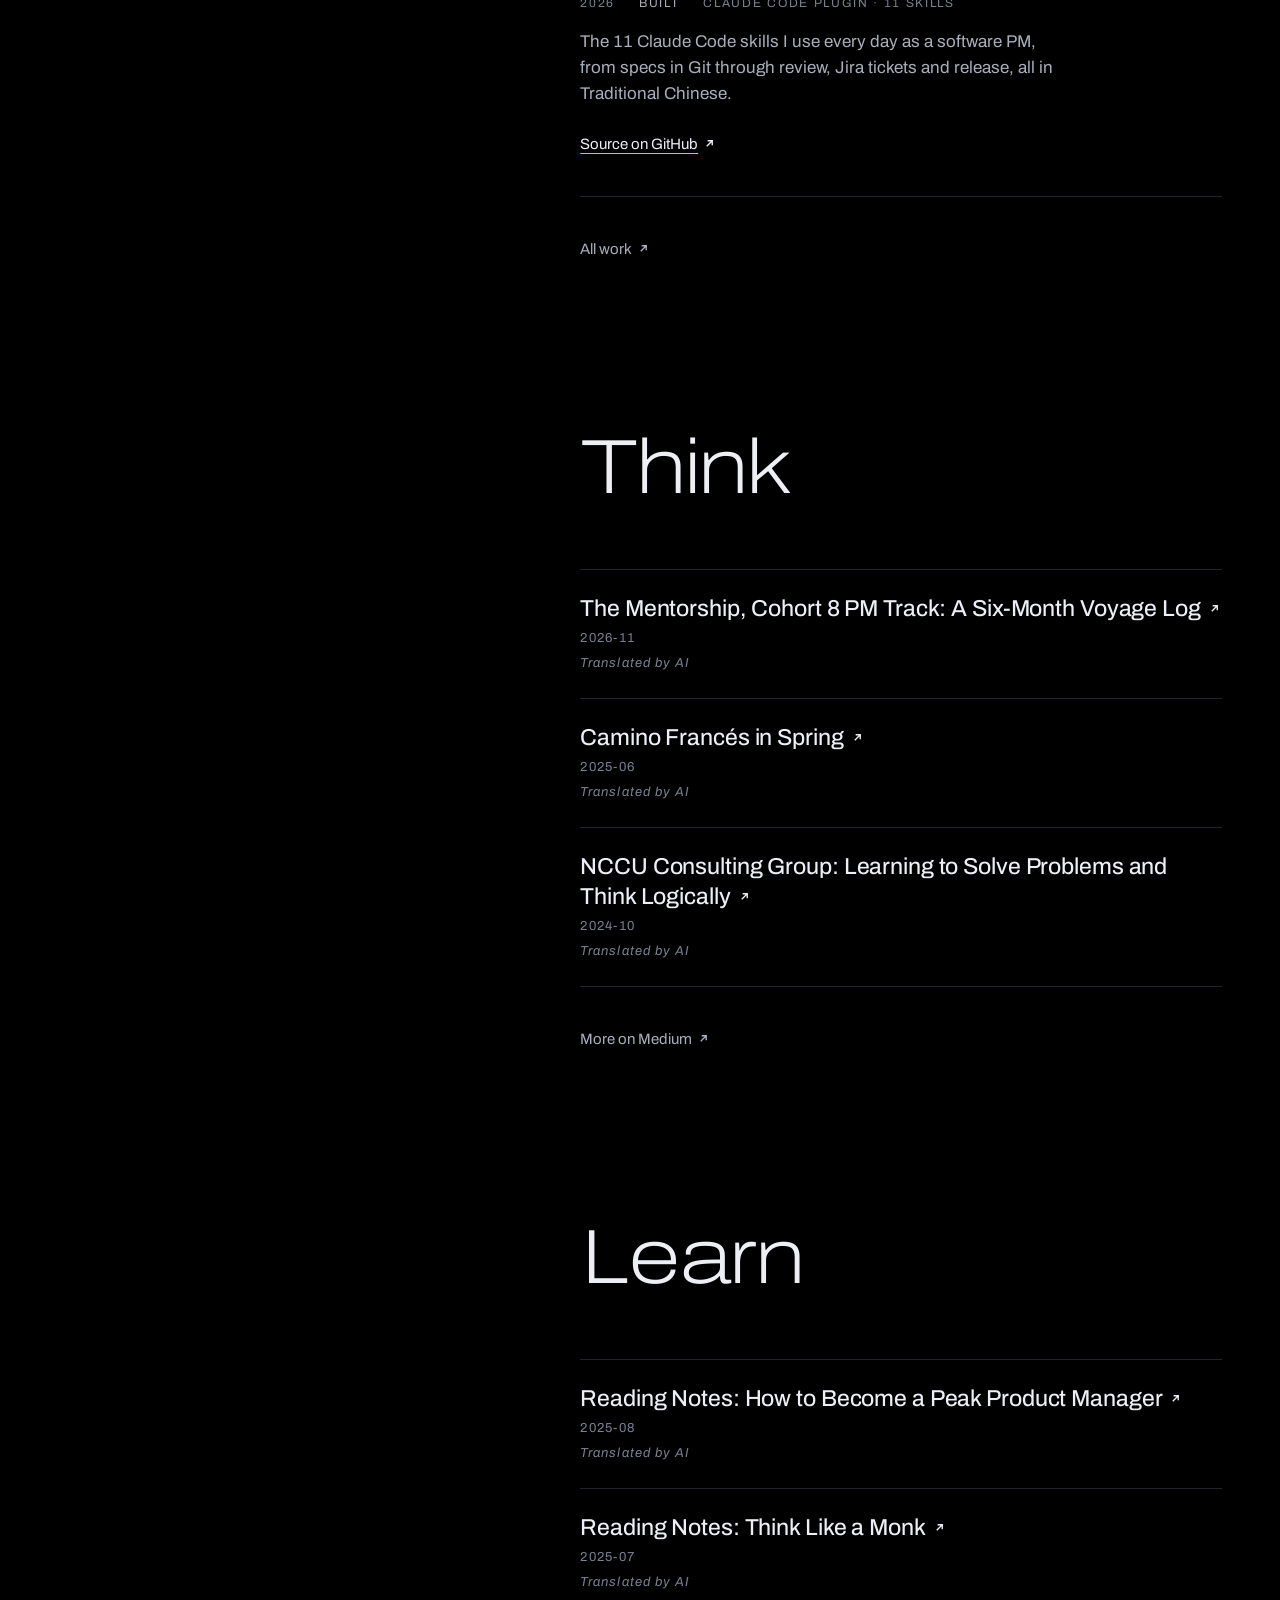
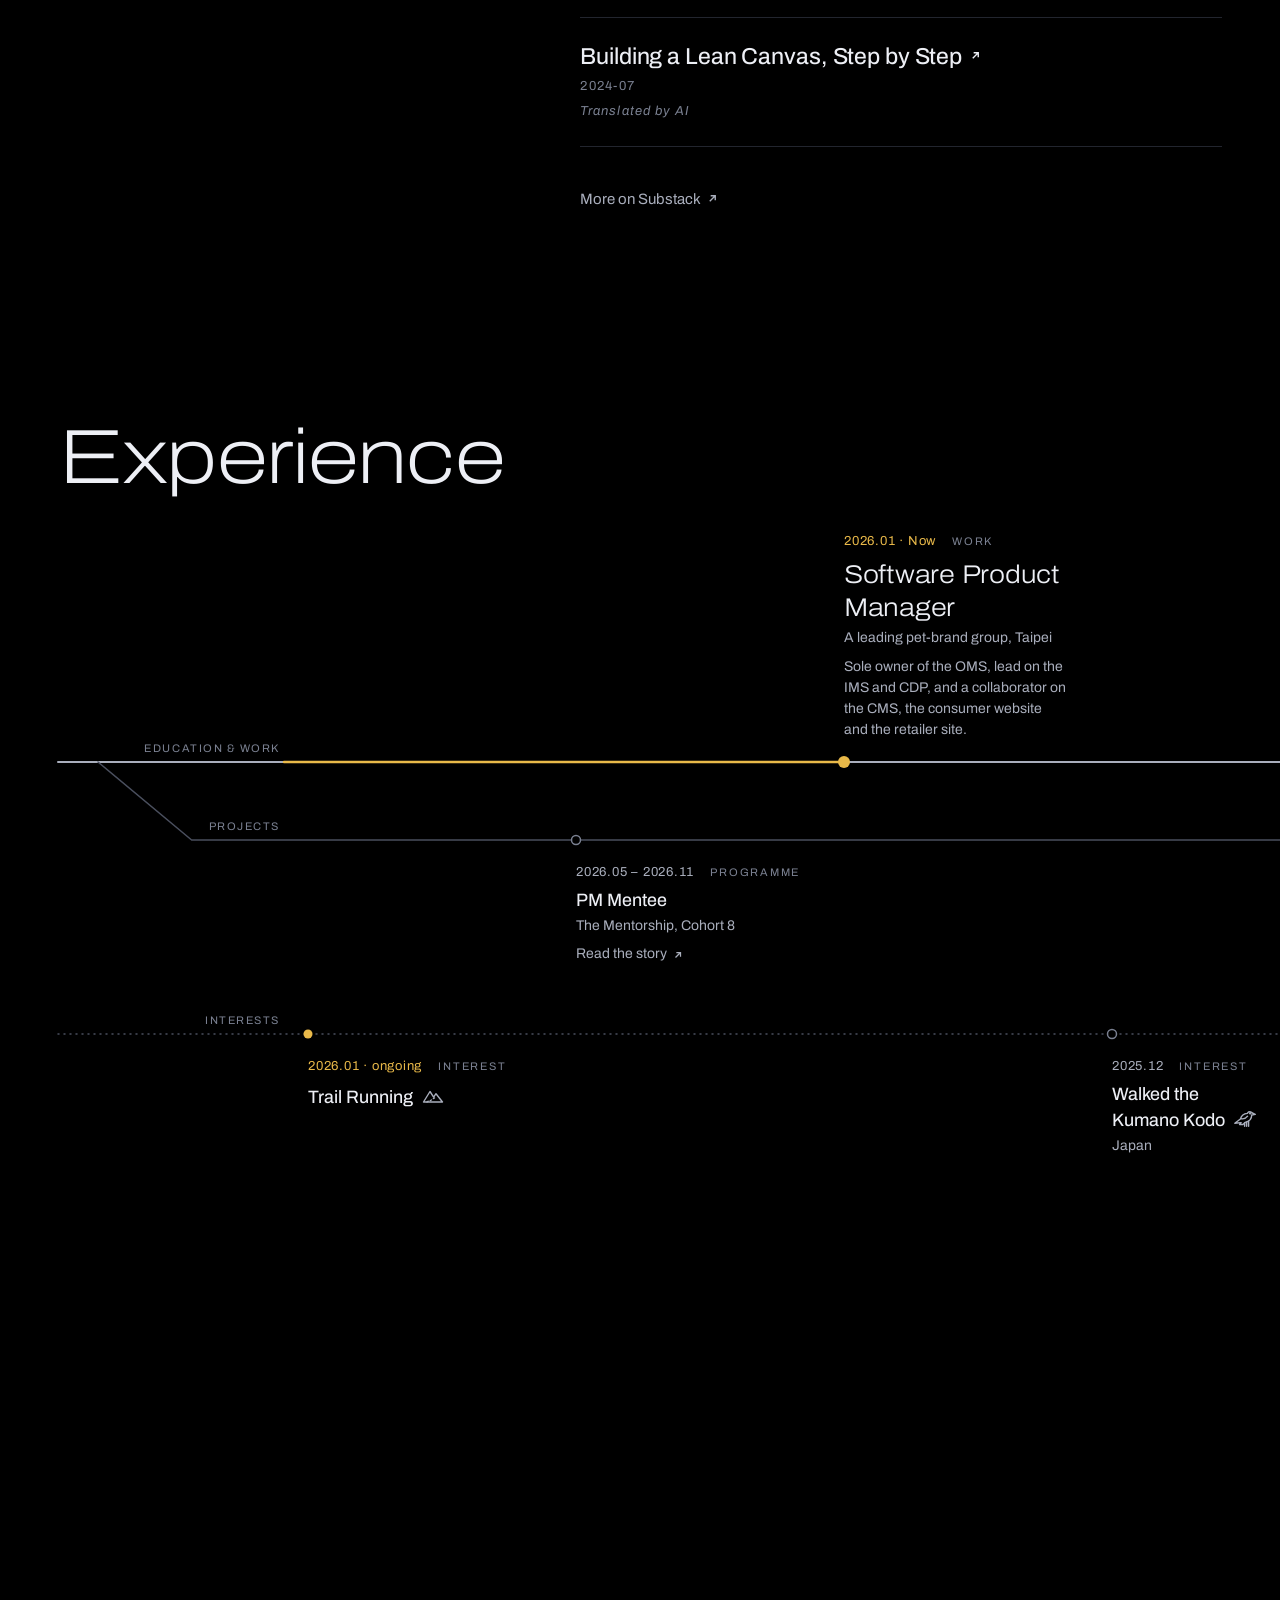
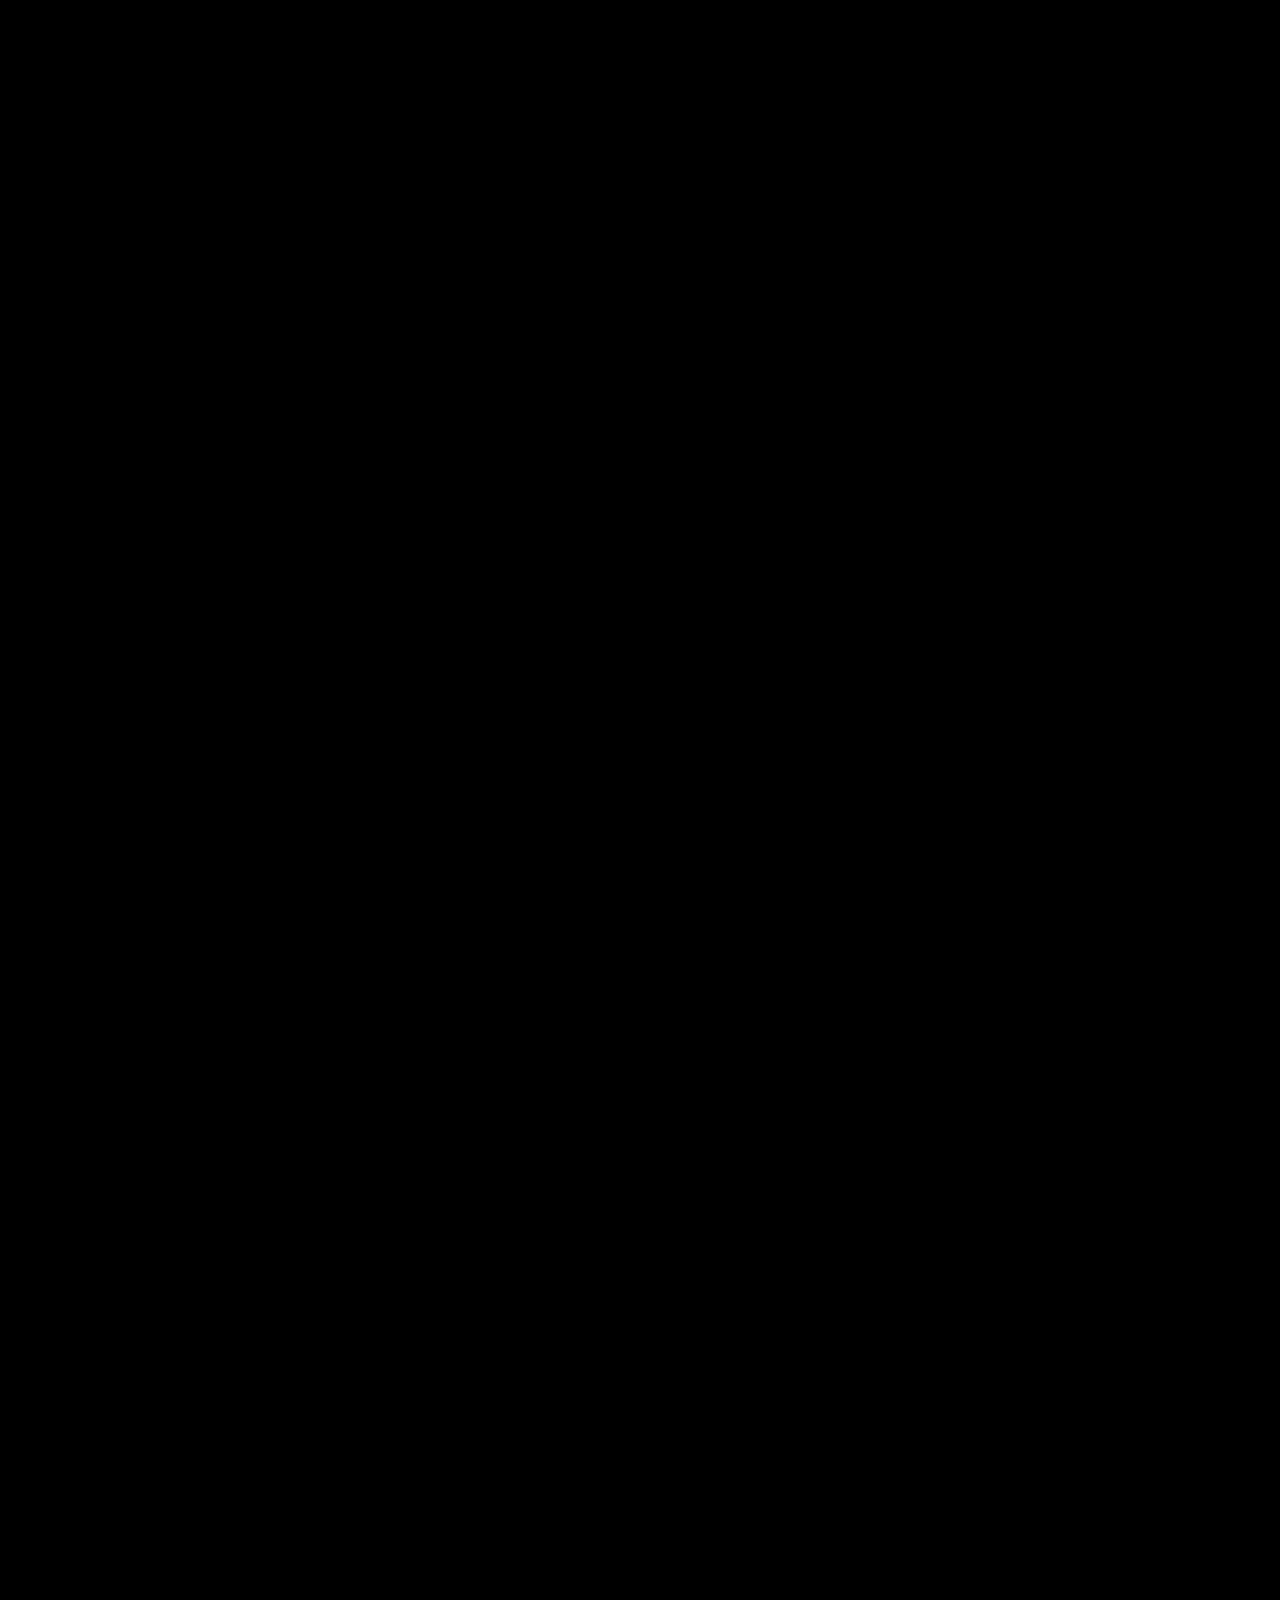
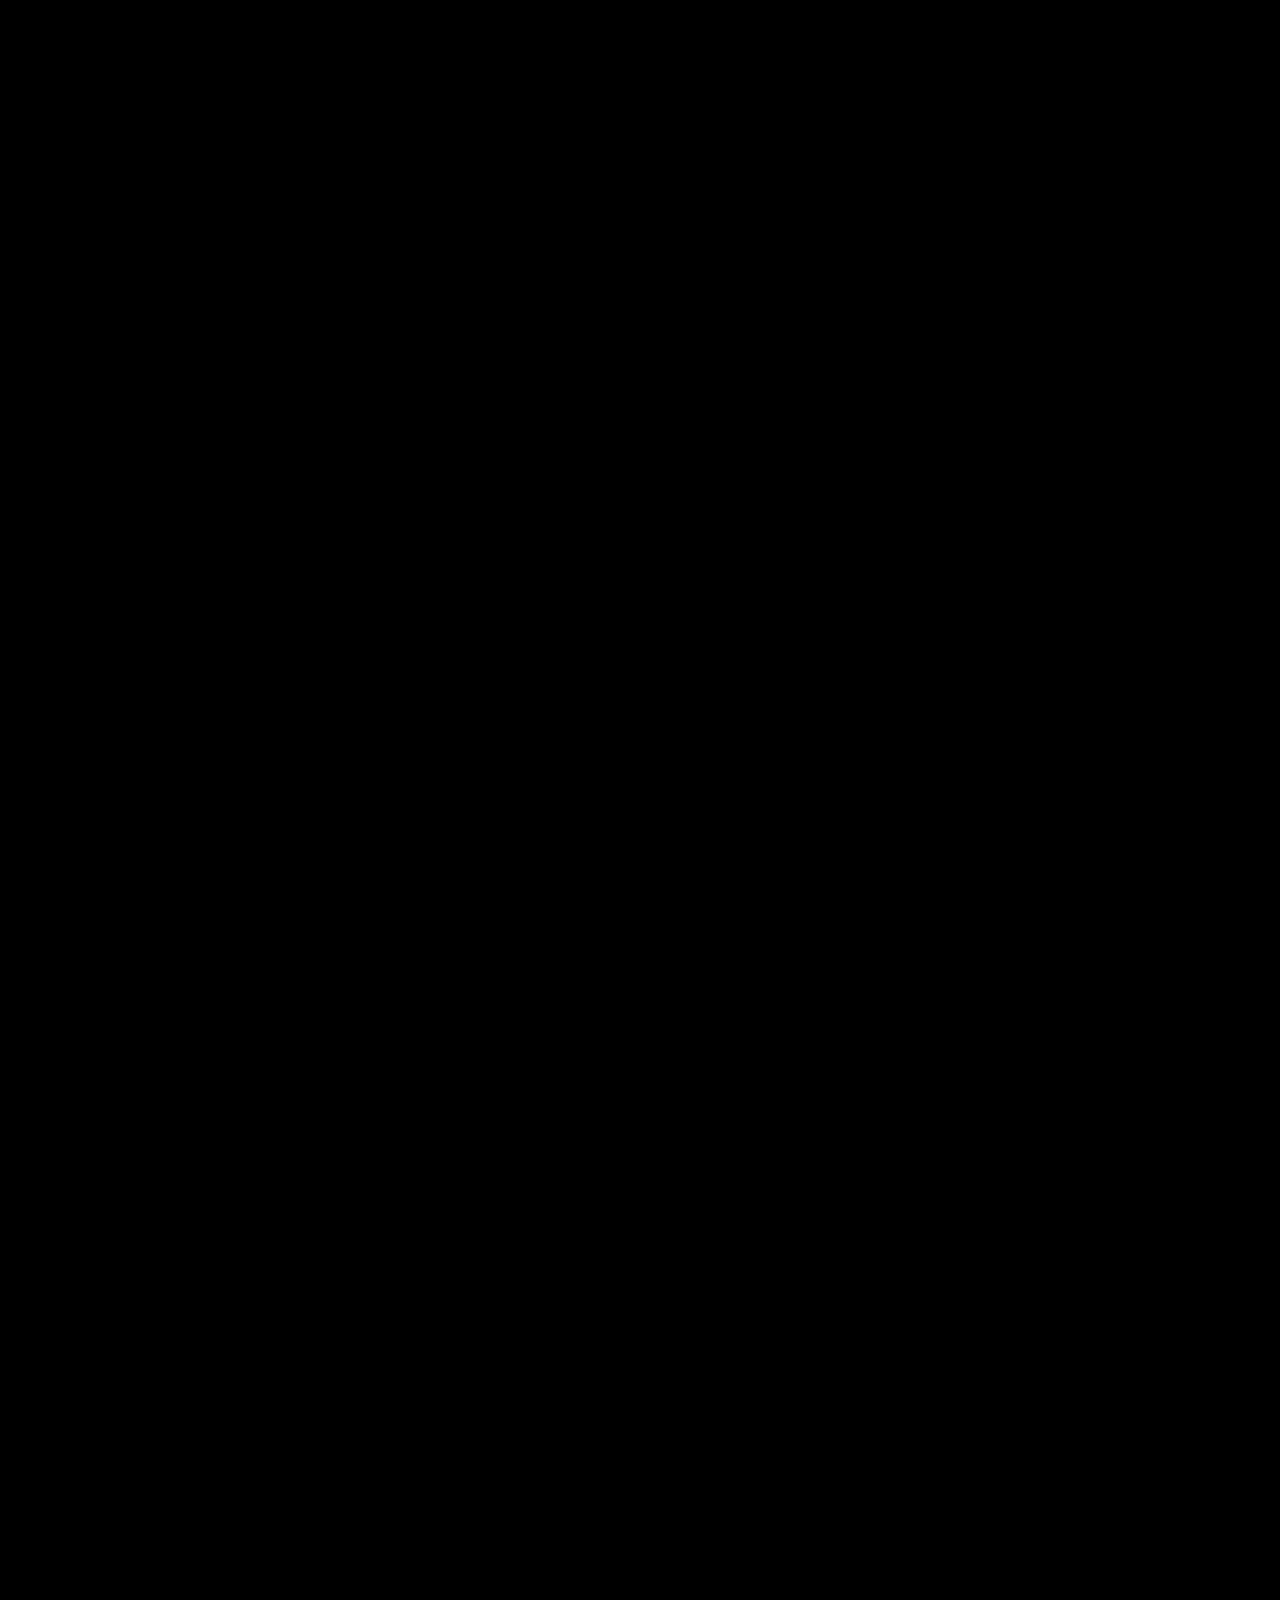
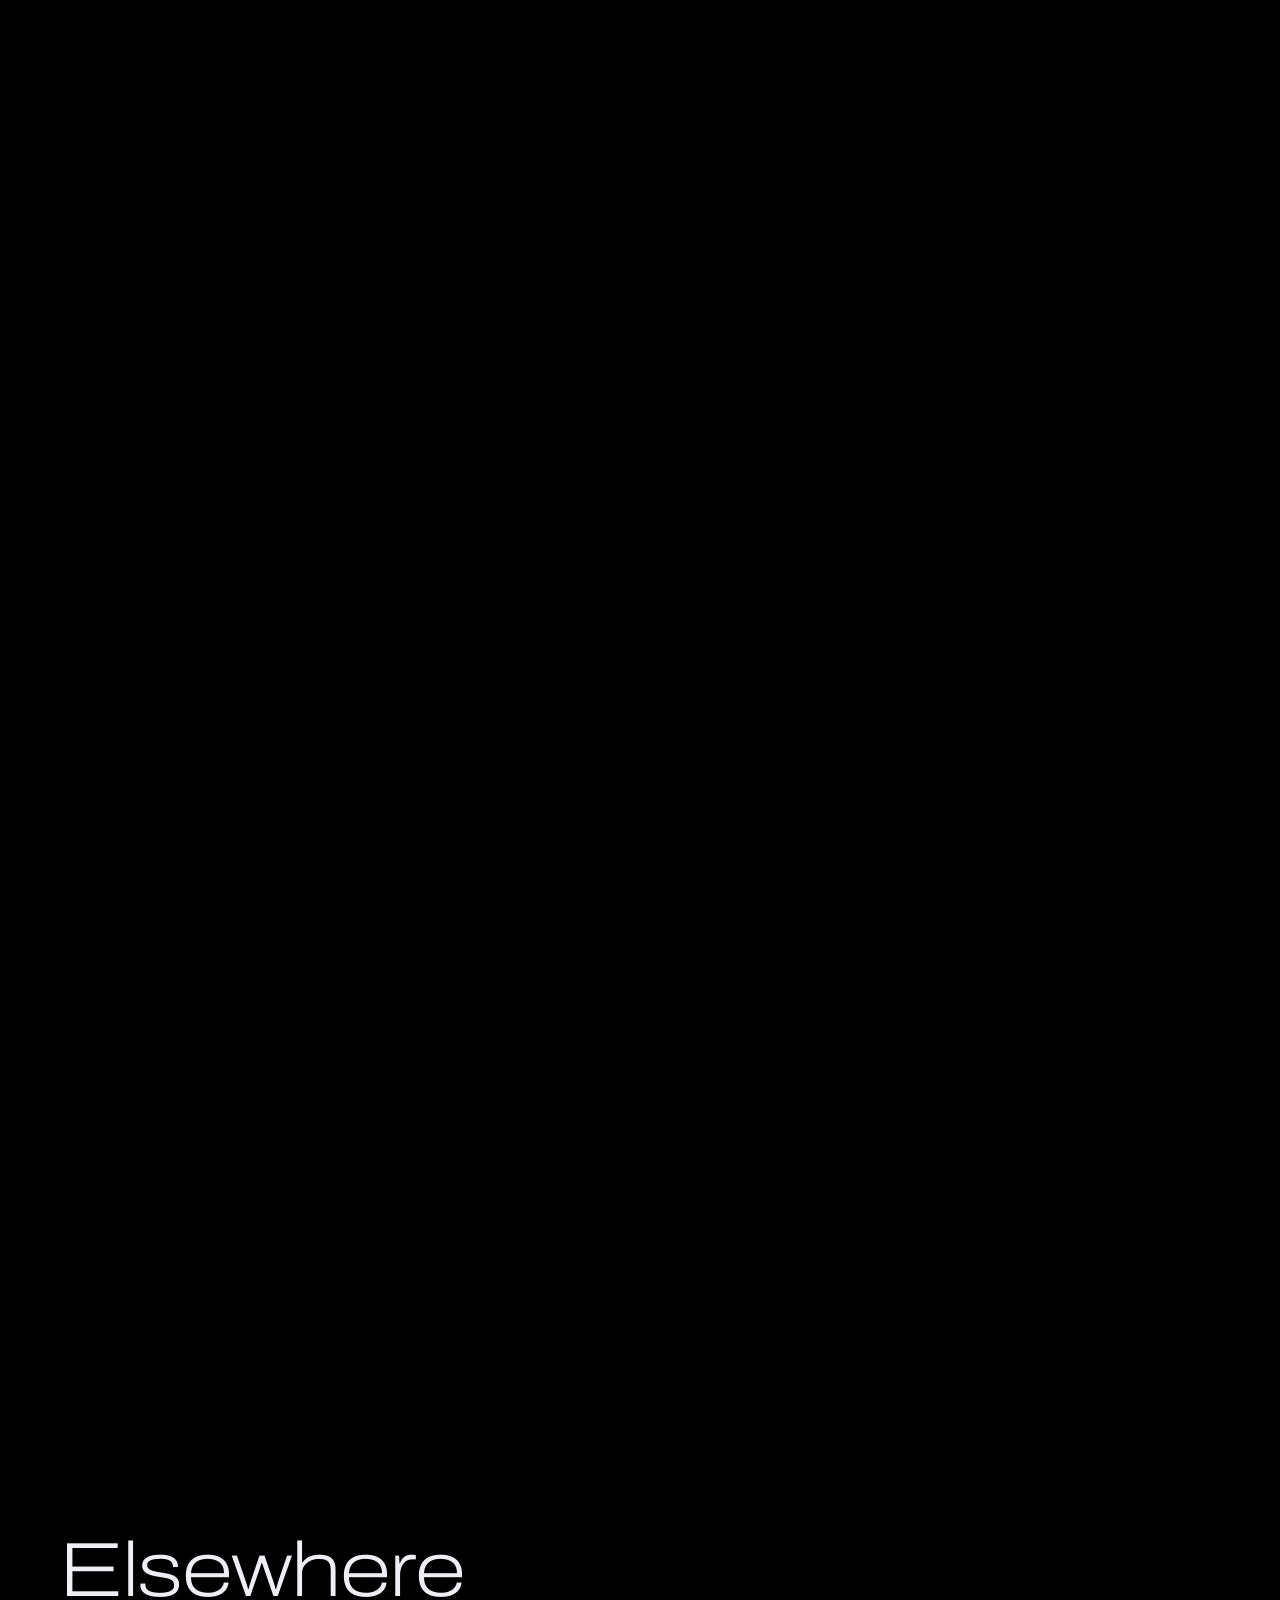
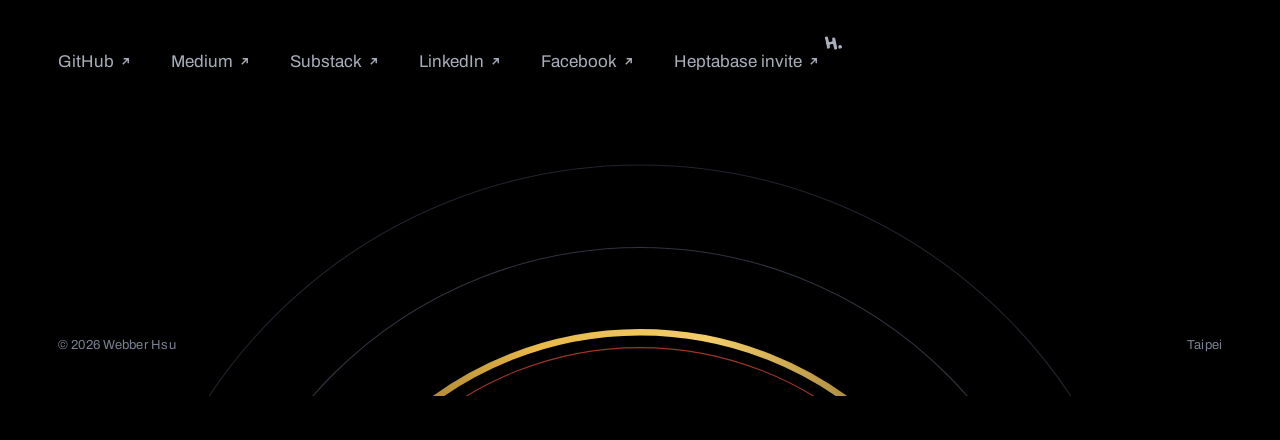
==== commit 26cd1b82: "Add a Work page: side projects and past projects Co-Authored-By: Claude Opus 5.5 <noreply@anthropic." ====
--- a/index.html
+++ b/index.html
@@ -35,7 +35,8 @@
     <a href="#think" data-cat-link="think" data-i18n="nav.think">Think</a>
     <a href="#learn" data-cat-link="learn" data-i18n="nav.learn">Learn</a>
     <a href="#experience" data-i18n="nav.exp">Experience</a>
-    <a href="blog.html" data-i18n="nav.blog">Blog</a>
+    <a href="works.html" class="nav-page" data-i18n="nav.work">Work</a>
+    <a href="blog.html" class="nav-page" data-i18n="nav.blog">Blog</a>
     <div class="menu-ext" data-menu-ext></div>
   </nav>
   <div class="lang" role="group" aria-label="Language">
--- a/styles.css
+++ b/styles.css
@@ -695,10 +695,9 @@
     display: block; margin-bottom: 4px; font-size: 11px; letter-spacing: .18em; text-transform: uppercase; color: var(--ink-3);
   }
   .bar nav a { font-size: clamp(1.6rem, 7vw, 2rem); padding: 9px 0; }
-  .bar nav a[href$="blog.html"] {
-    margin-top: var(--s3); padding-top: var(--s3); border-top: 1px solid var(--ring-3);
-    font-size: clamp(2.2rem, 10vw, 2.9rem);
-  }
+  /* Work and Blog change page: larger, set apart from the homepage places by a hairline. */
+  .bar nav a.nav-page { font-size: clamp(2.2rem, 10vw, 2.9rem); }
+  .bar nav a[href$="works.html"] { margin-top: var(--s3); padding-top: var(--s3); border-top: 1px solid var(--ring-3); }
   .bar nav .menu-ext {
     display: grid; grid-template-columns: 1fr 1fr; gap: 0 var(--s3); margin-top: auto; padding-top: var(--s4);
   }
@@ -710,3 +709,36 @@
   .bar nav .menu-ext a svg { width: 11px; height: 11px; fill: none; stroke: currentColor; stroke-width: 1.5; }
   .bar nav { padding-bottom: calc(var(--s4) + env(safe-area-inset-bottom, 0px)); }
 }
+
+/* ---------- Article preview on the timeline (mouse only) ----------
+   A small card with the post's cover follows the pointer over any entry that has a story. */
+.tl-peek {
+  position: fixed; left: 0; top: 0; z-index: 30; width: 280px; pointer-events: none;
+  border-radius: 8px; overflow: hidden; background: var(--void);
+  border: 1px solid var(--ring-2); box-shadow: 0 18px 50px rgba(0, 0, 0, .65), 0 0 0 1px rgba(233, 185, 73, .08);
+  opacity: 0; transition: opacity .2s var(--ease-out);
+}
+.tl-peek img { display: block; width: 100%; height: auto; scale: .96; rotate: -1.5deg; transition: scale .35s var(--ease-out), rotate .35s var(--ease-out); }
+.tl-peek.is-on { opacity: 1; }
+.tl-peek.is-on img { scale: 1; rotate: 0deg; }
+/* Hovering a card lights its story link, so the reader knows where the preview lives. */
+@media (hover: hover) and (pointer: fine) {
+  .tl[data-cover] .tl-link { transition: color .2s var(--ease-out); }
+  .tl[data-cover]:hover .tl-link { color: var(--ink); }
+  .tl[data-cover] .tl-link:hover { color: var(--gold); }
+}
+@media (prefers-reduced-motion: reduce) { .tl-peek img { scale: 1; rotate: 0deg; transition: none; } }
+@media not all and (hover: hover) { .tl-peek { display: none; } }
+
+/* ---------- Work page ---------- */
+.work-list .work h3 {
+  font-size: clamp(1.25rem, 1.8vw, 1.5rem); font-weight: 450; font-stretch: 100%; font-variation-settings: "wdth" 100;
+  letter-spacing: -.005em; line-height: 1.3;
+}
+html[lang="zh-Hant"] .work-list .work h3 { font-weight: 500; letter-spacing: .02em; }
+.work-list .work { padding: var(--s4) 0; border-bottom: 1px solid var(--ring-3); }
+.work-list .works .work:last-child { border-bottom: 0; }
+.work-list .work-summary { max-width: 60ch; }
+html[lang="zh-Hant"] .work-list .work-summary { max-width: 34em; }
+.work-list .work.is-past .work-meta span + span::before { content: none; }
+@media (max-width: 960px) { .work-list .work { padding: var(--s3) 0; } }
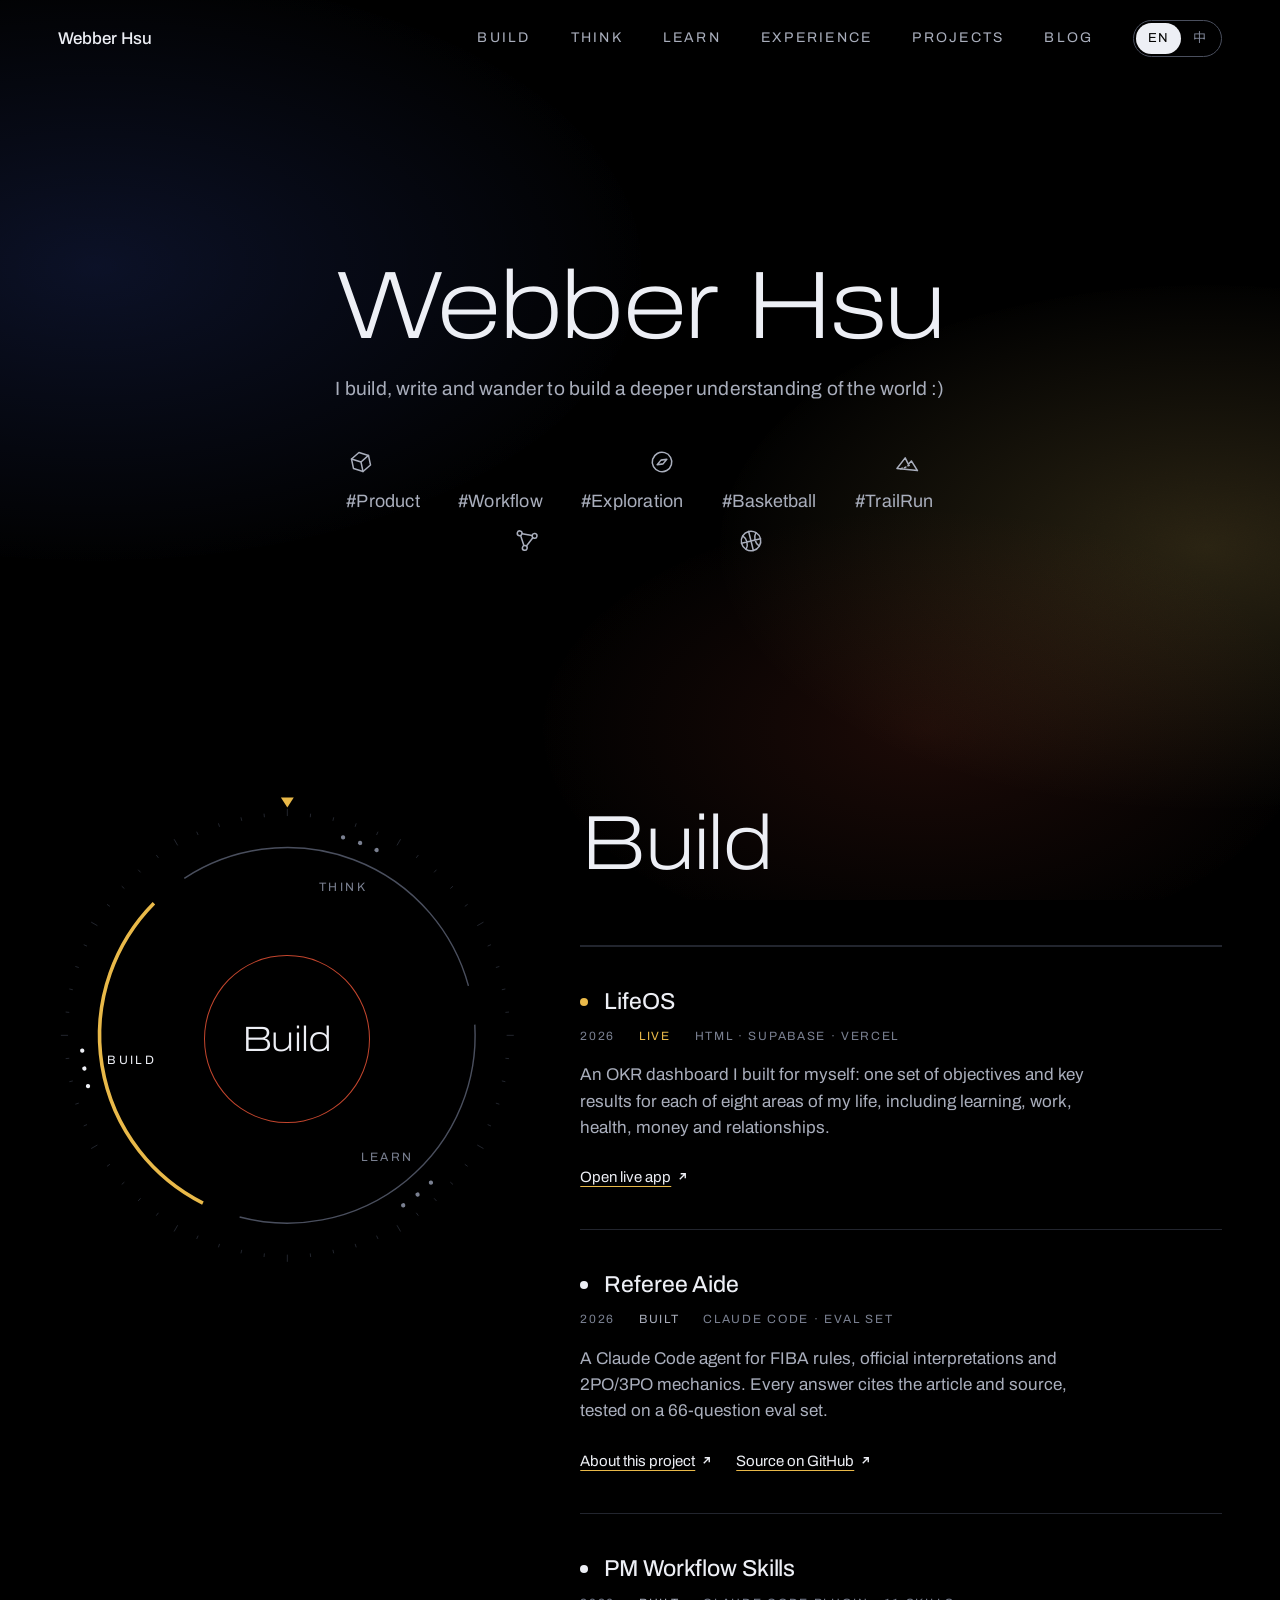
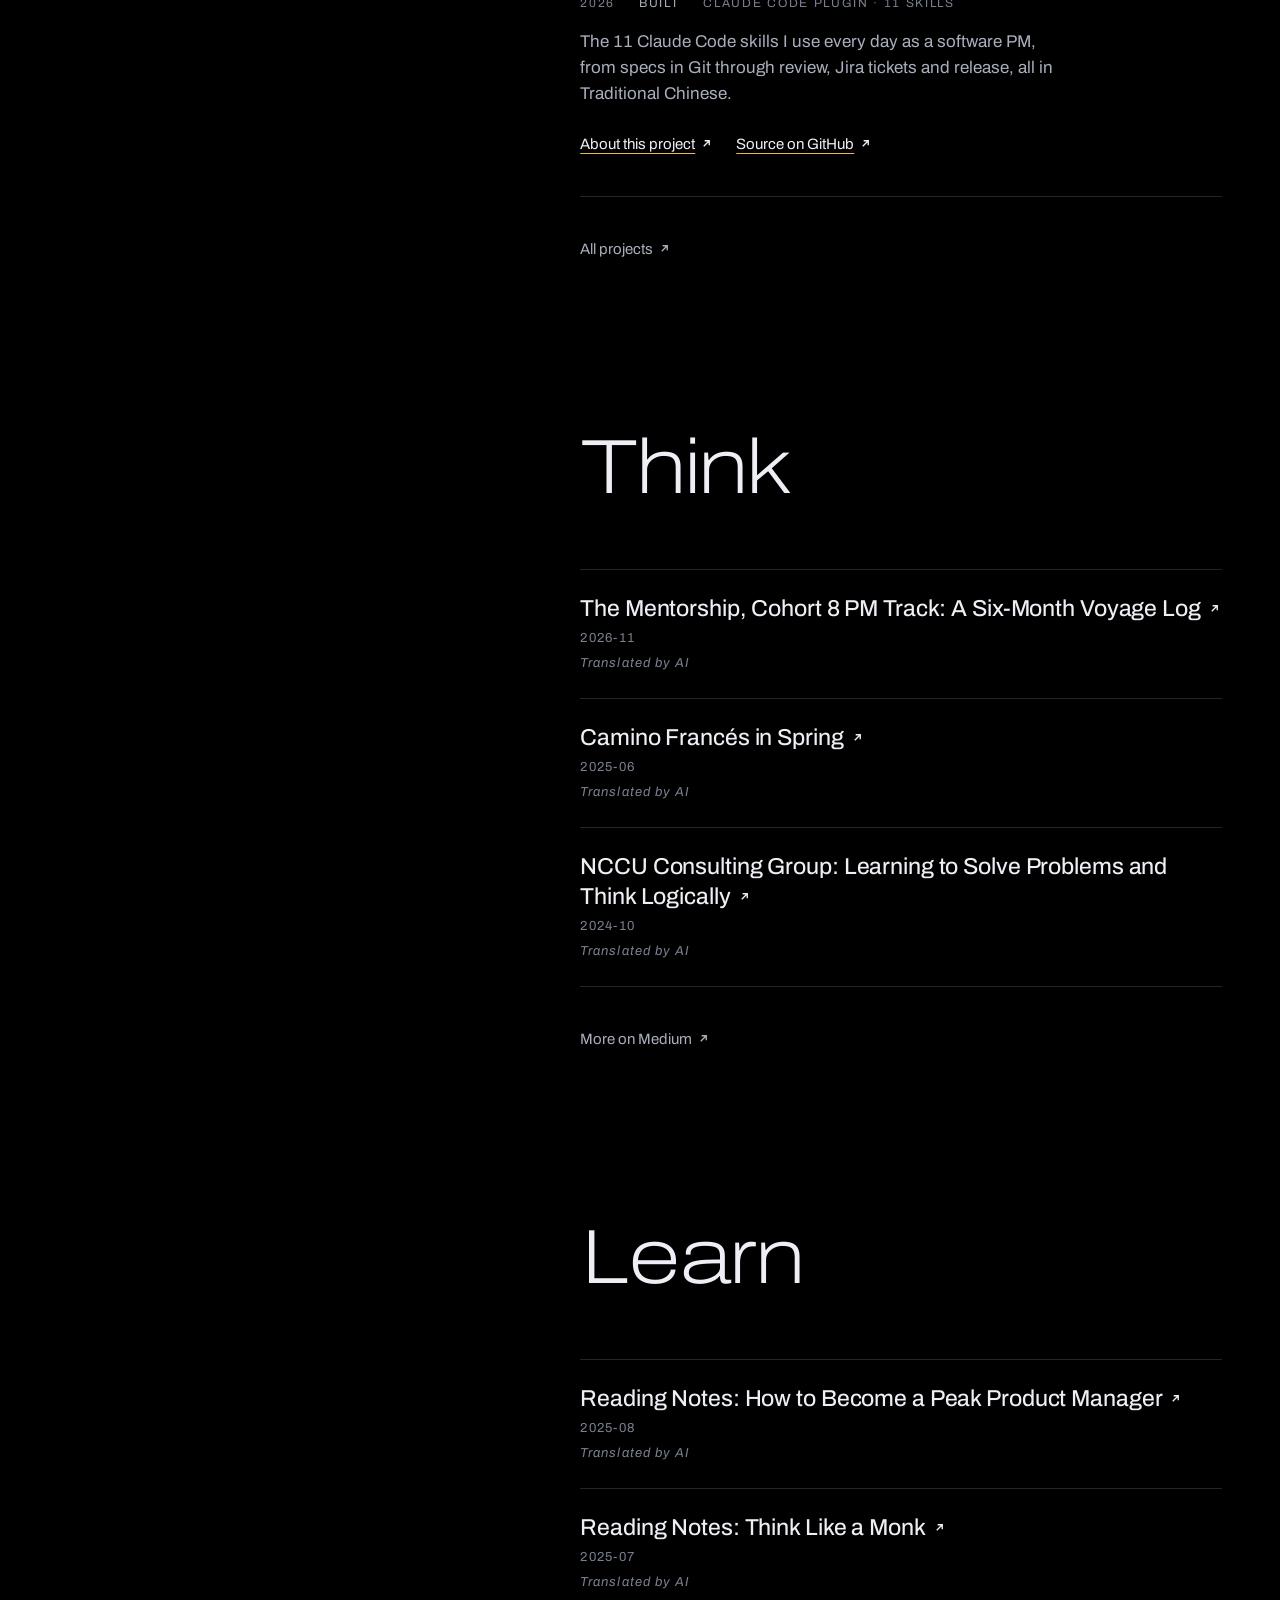
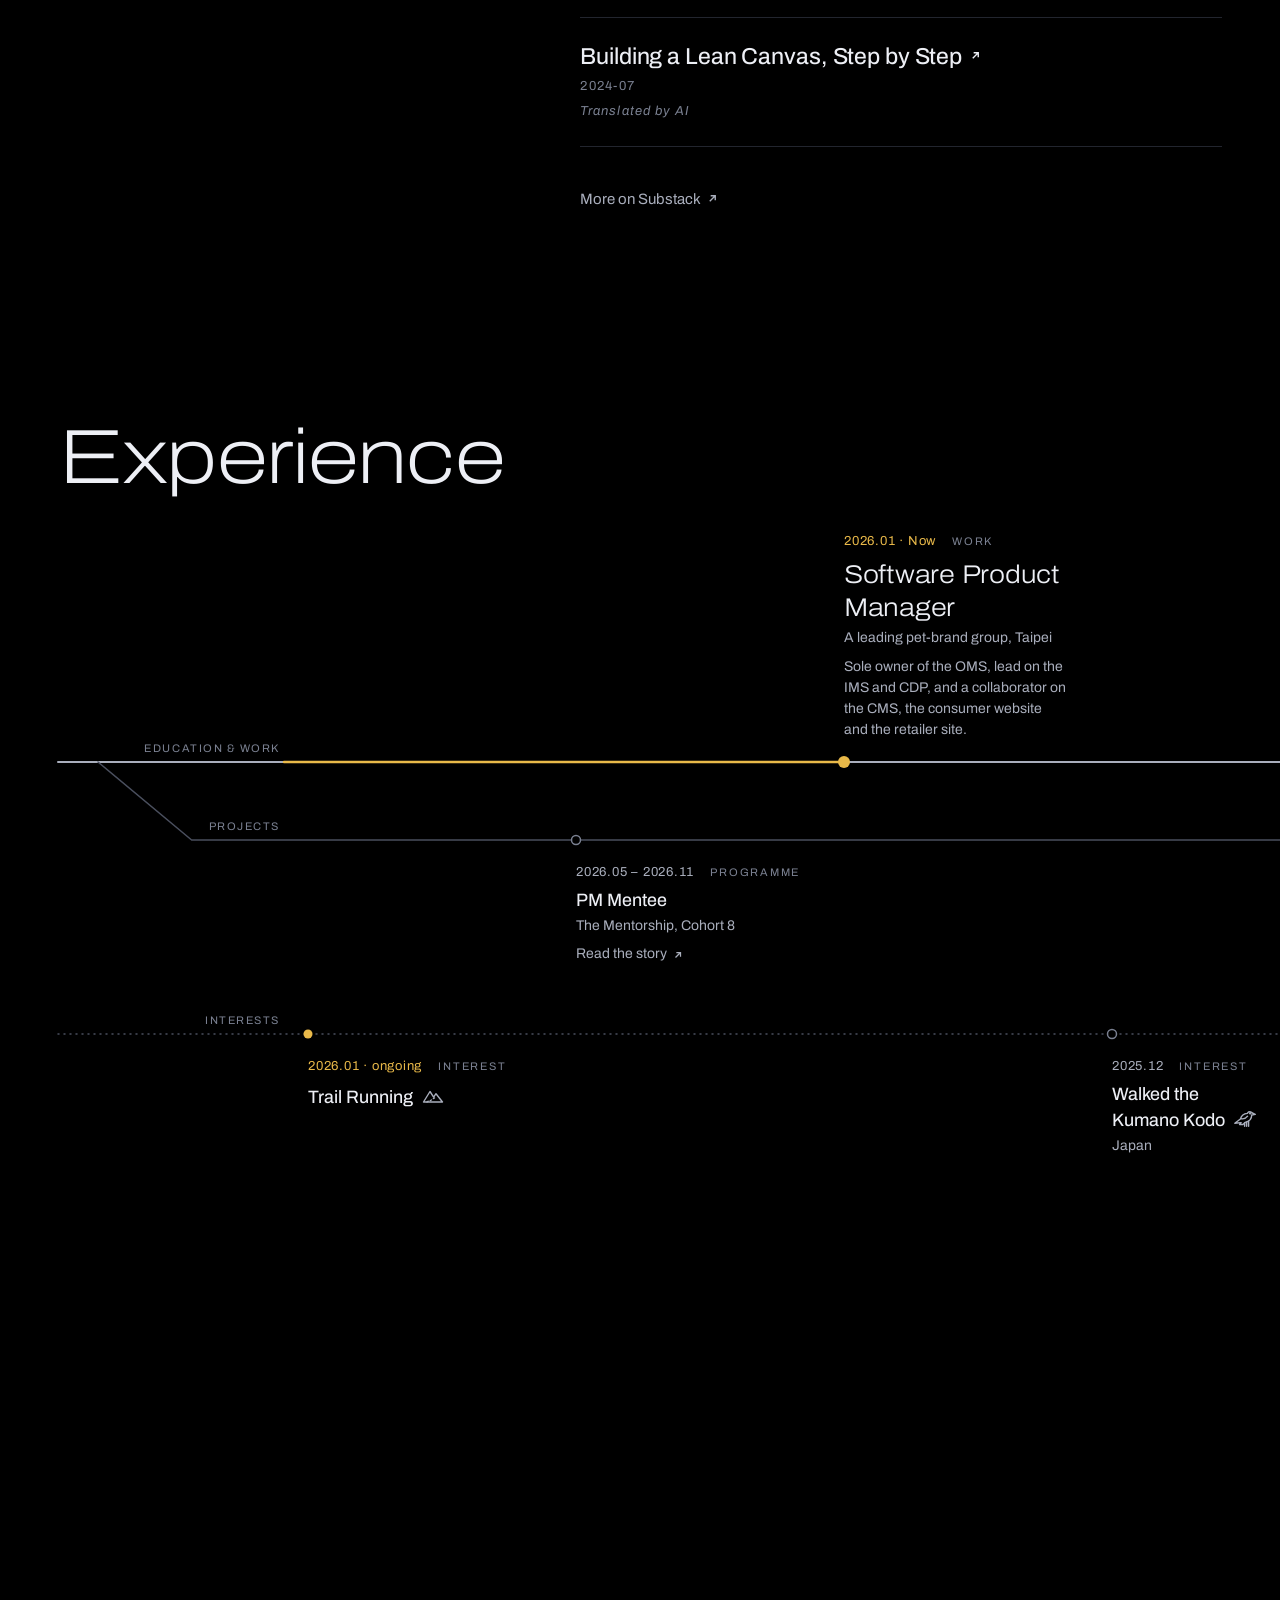
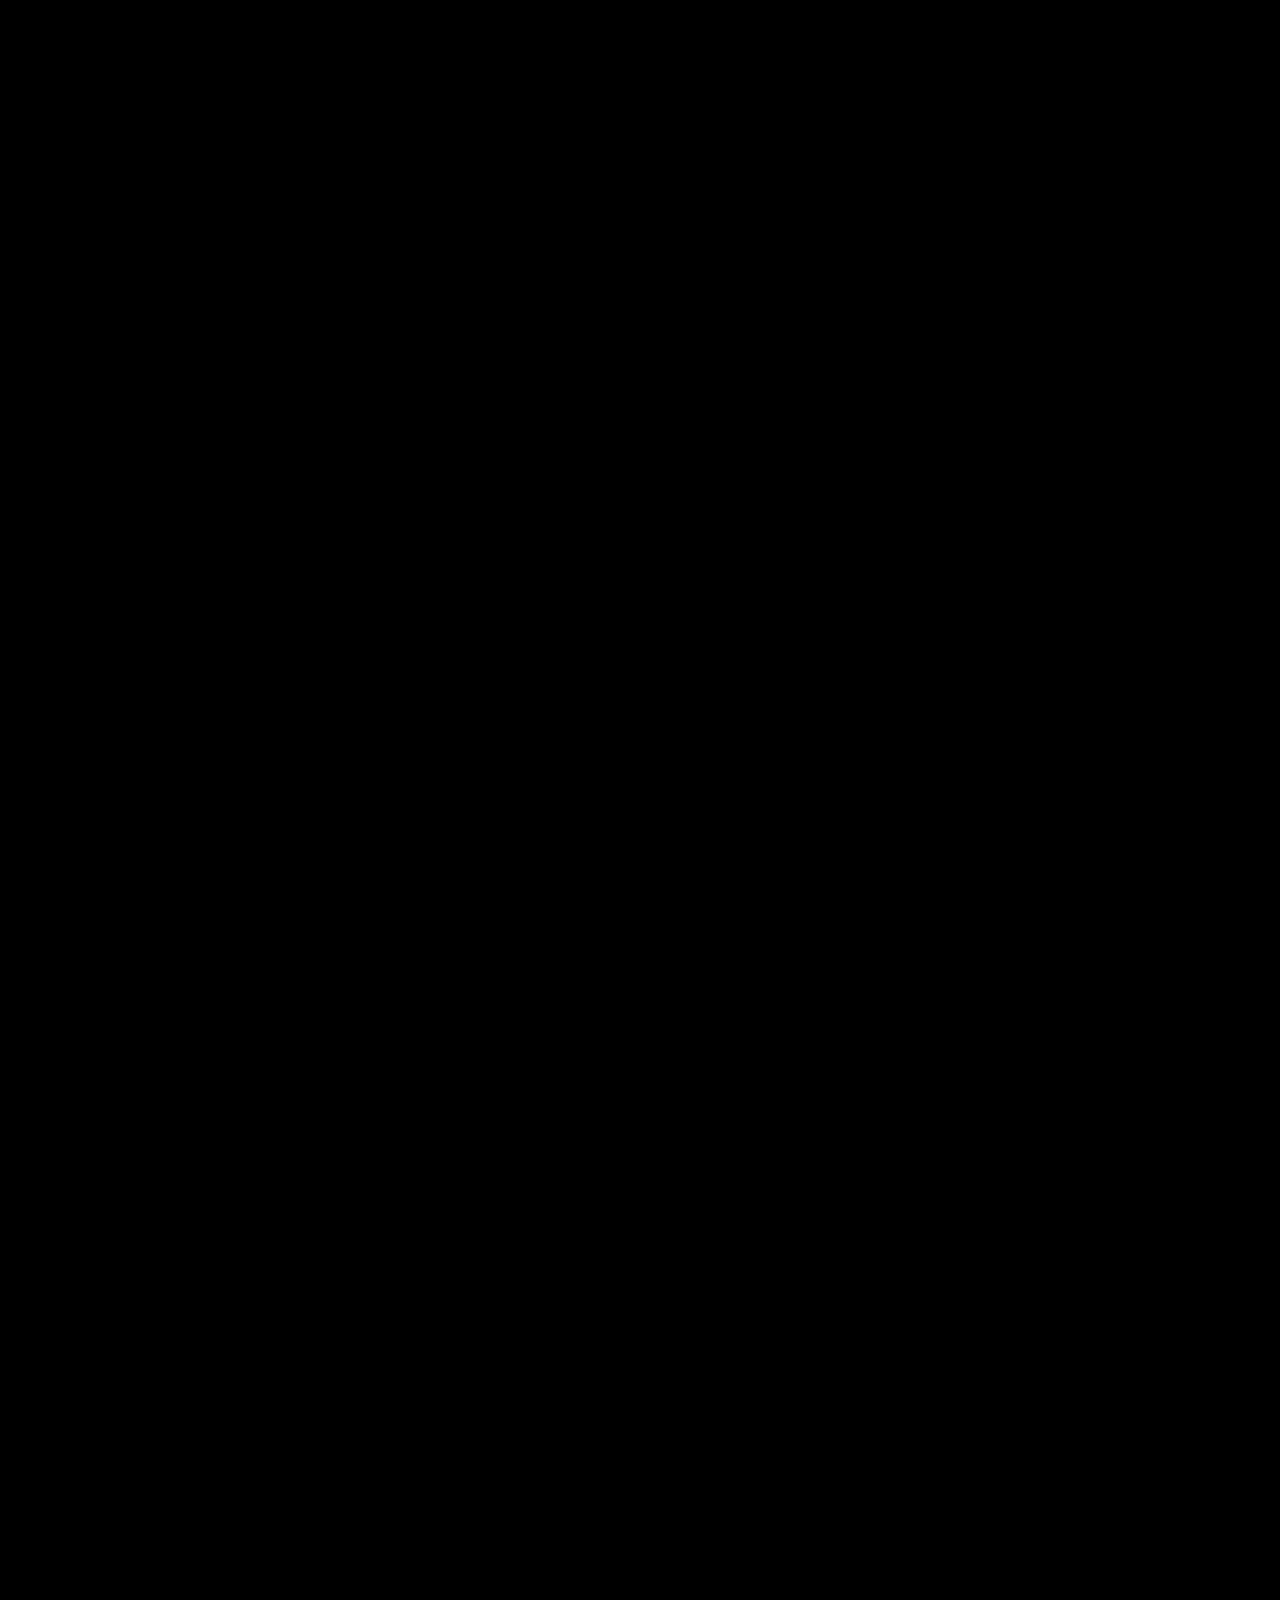
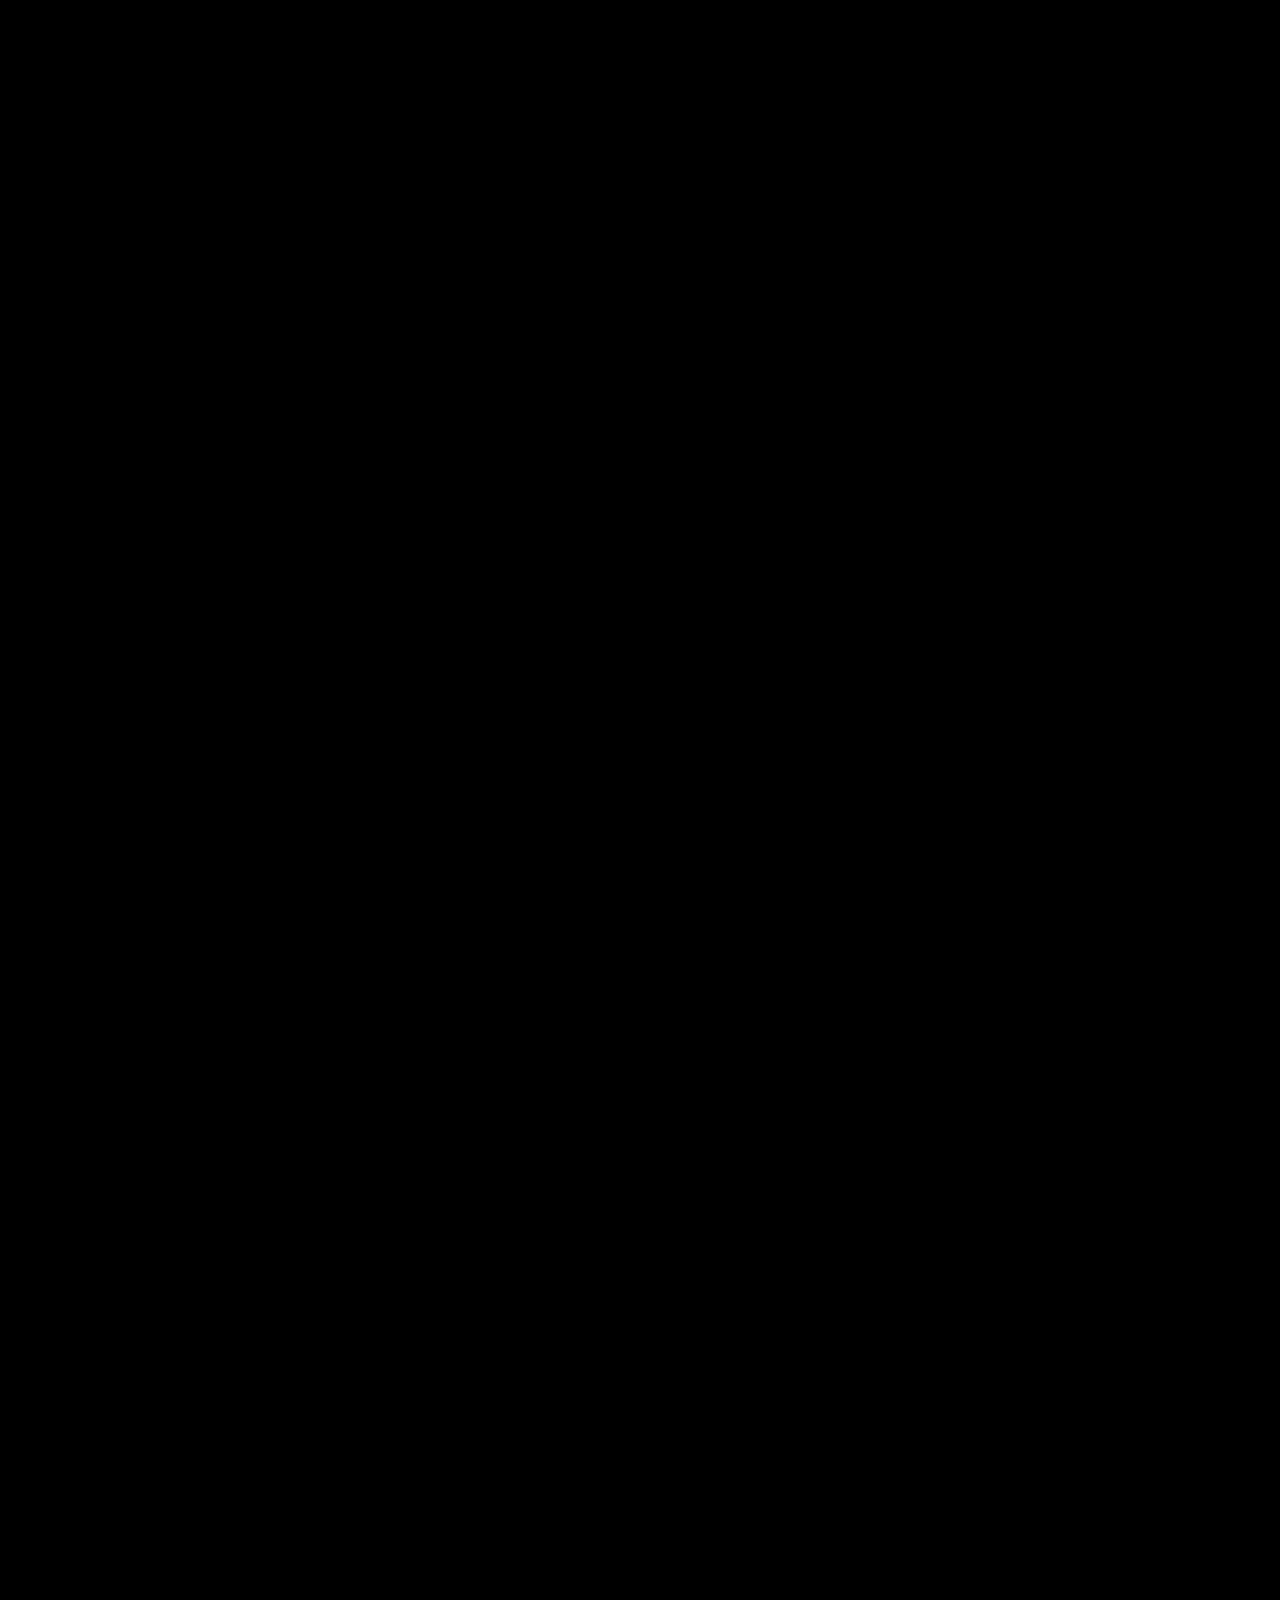
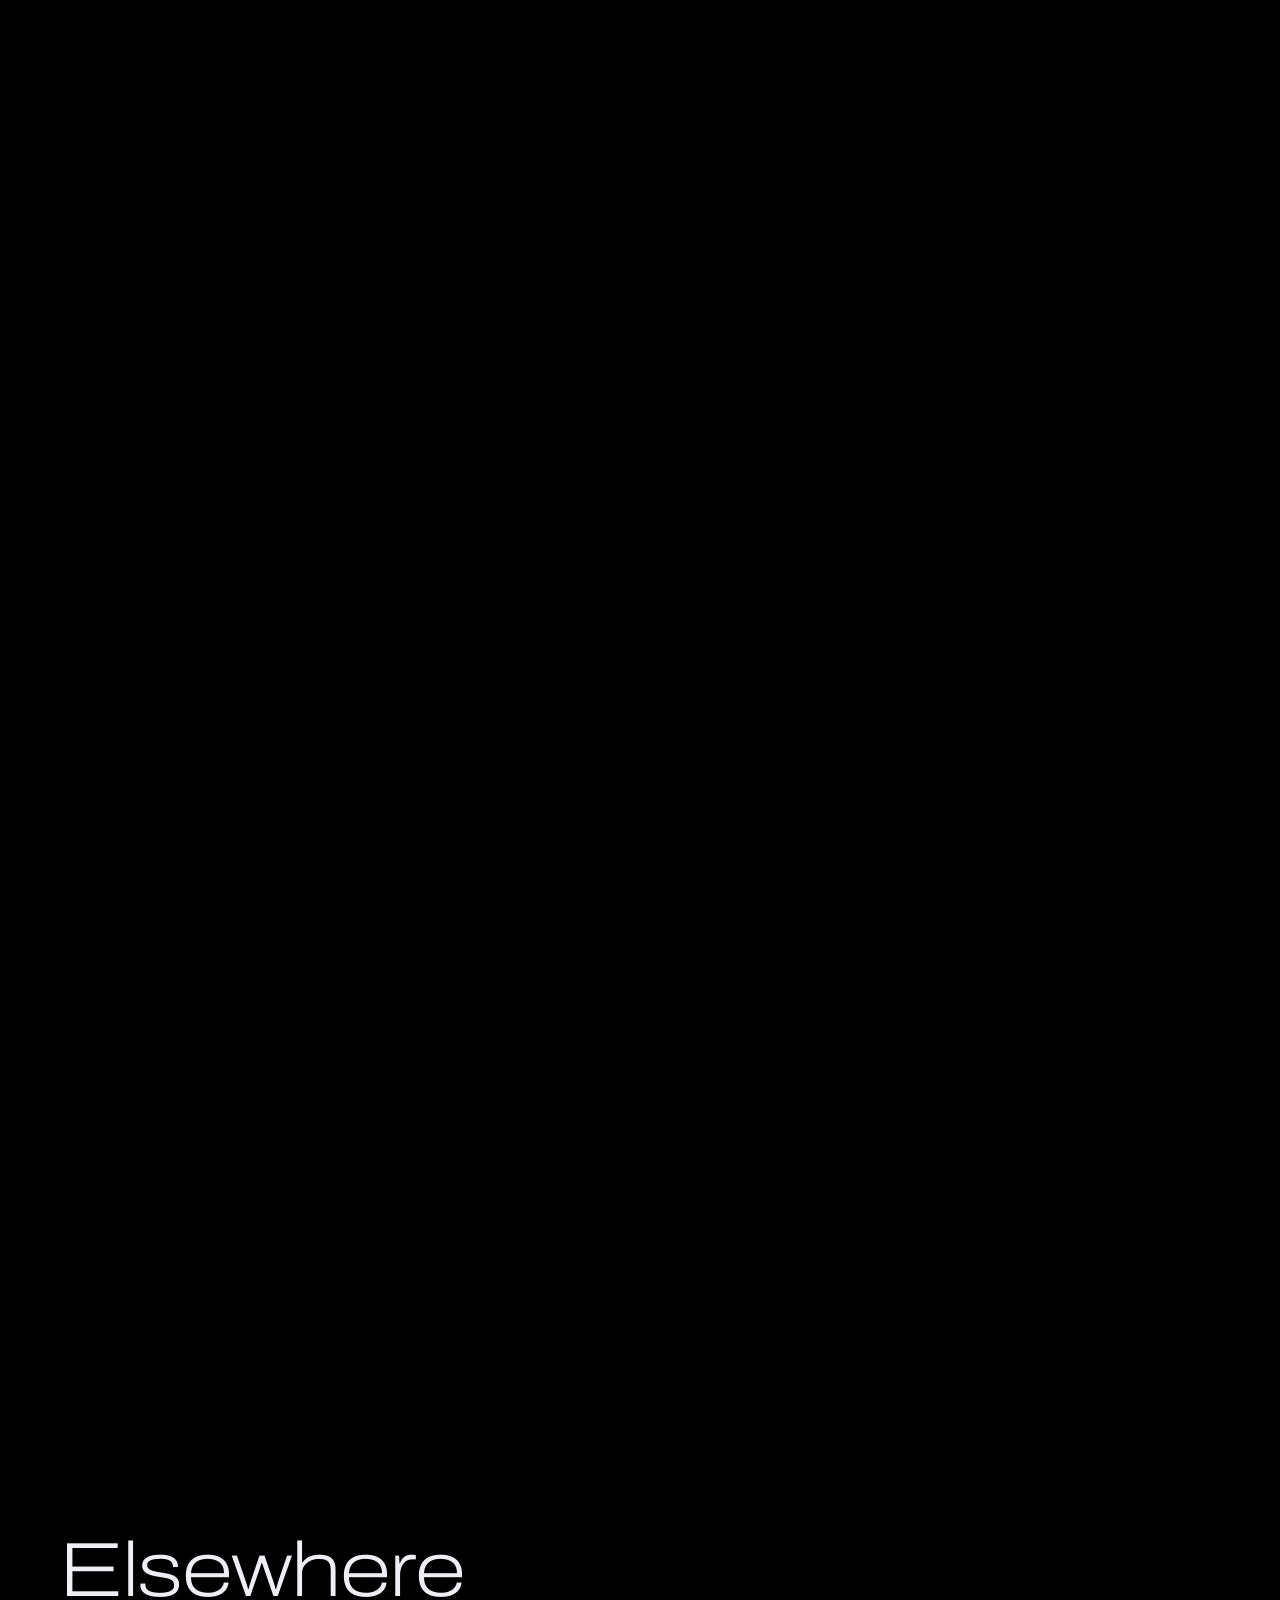
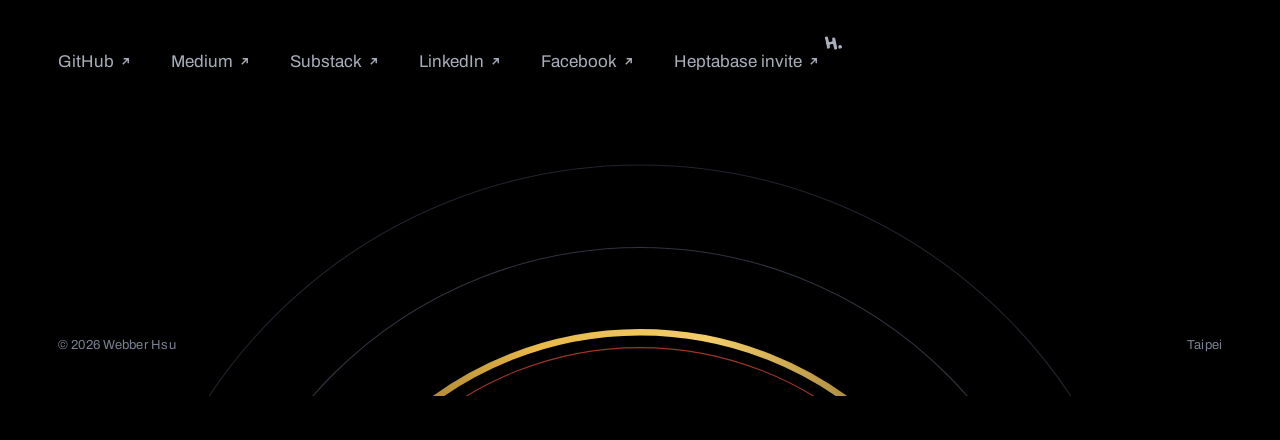
==== commit b834dfef: "Rename Work to Projects / 專案 Co-Authored-By: Claude Opus 5.5 <noreply@anthropic.com>" ====
--- a/index.html
+++ b/index.html
@@ -35,7 +35,7 @@
     <a href="#think" data-cat-link="think" data-i18n="nav.think">Think</a>
     <a href="#learn" data-cat-link="learn" data-i18n="nav.learn">Learn</a>
     <a href="#experience" data-i18n="nav.exp">Experience</a>
-    <a href="works.html" class="nav-page" data-i18n="nav.work">Work</a>
+    <a href="works.html" class="nav-page" data-i18n="nav.work">Projects</a>
     <a href="blog.html" class="nav-page" data-i18n="nav.blog">Blog</a>
     <div class="menu-ext" data-menu-ext></div>
   </nav>
--- a/styles.css
+++ b/styles.css
@@ -695,7 +695,7 @@
     display: block; margin-bottom: 4px; font-size: 11px; letter-spacing: .18em; text-transform: uppercase; color: var(--ink-3);
   }
   .bar nav a { font-size: clamp(1.6rem, 7vw, 2rem); padding: 9px 0; }
-  /* Work and Blog change page: larger, set apart from the homepage places by a hairline. */
+  /* Projects and Blog change page: larger, set apart from the homepage places by a hairline. */
   .bar nav a.nav-page { font-size: clamp(2.2rem, 10vw, 2.9rem); }
   .bar nav a[href$="works.html"] { margin-top: var(--s3); padding-top: var(--s3); border-top: 1px solid var(--ring-3); }
   .bar nav .menu-ext {
@@ -742,3 +742,122 @@
 html[lang="zh-Hant"] .work-list .work-summary { max-width: 34em; }
 .work-list .work.is-past .work-meta span + span::before { content: none; }
 @media (max-width: 960px) { .work-list .work { padding: var(--s3) 0; } }
+
+/* ---------- Project pages (works/<id>.html) ---------- */
+.work-links a.work-page { color: var(--ink); text-decoration-color: var(--gold); }
+.project .back {
+  display: inline-flex; align-items: center; gap: 8px; margin-bottom: var(--s4); min-height: 44px;
+  font-size: 14px; letter-spacing: .14em; text-transform: uppercase; color: var(--ink-2); text-decoration: none;
+}
+.project .back::before { content: "←"; letter-spacing: 0; }
+.project .back:hover { color: var(--gold); }
+.proj-meta { margin-bottom: var(--s2); }
+.proj-lead { max-width: 60ch; font-size: clamp(17px, 1.5vw, 20px); color: var(--ink); line-height: 1.55; }
+html[lang="zh-Hant"] .proj-lead { max-width: 34em; }
+.proj-links { margin-top: var(--s4); display: flex; flex-wrap: wrap; gap: var(--s3); }
+.proj-link {
+  display: inline-flex; align-items: center; gap: 8px; padding: 12px 20px; border-radius: 999px;
+  border: 1px solid var(--ring-1); color: var(--ink); text-decoration: none; font-size: 15px;
+  transition: border-color .25s var(--ease-out), color .25s var(--ease-out);
+}
+.proj-link:hover { border-color: var(--gold); color: var(--gold); }
+.proj-link svg { width: 11px; height: 11px; fill: none; stroke: currentColor; stroke-width: 1.5; }
+.proj-body { max-width: 68ch; font-size: 17px; line-height: 1.65; color: var(--ink-2); }
+html[lang="zh-Hant"] .proj-body { max-width: 36em; }
+.proj-body > * + * { margin-top: var(--s3); }
+.proj-p { color: var(--ink-2); }
+.proj-list { margin: 0; padding-left: 1.1em; }
+.proj-list li + li { margin-top: 10px; }
+.proj-list li::marker { color: var(--gold); }
+.proj-steps { list-style: none; margin: 0; padding: 0; counter-reset: step; }
+.proj-steps li { counter-increment: step; display: grid; grid-template-columns: 2.2em minmax(0, 1fr); column-gap: var(--s2); padding: 14px 0; border-top: 1px solid var(--ring-3); }
+.proj-steps li:last-child { border-bottom: 1px solid var(--ring-3); }
+.proj-steps li::before { content: counter(step, decimal-leading-zero); grid-row: span 2; font-size: 13px; letter-spacing: .08em; color: var(--ink-3); padding-top: 4px; font-variant-numeric: tabular-nums; }
+.proj-step-name { color: var(--ink); font-weight: 500; }
+.proj-step-text { margin-top: 2px; }
+.proj-table-wrap { overflow-x: auto; }
+.proj-table { width: 100%; border-collapse: collapse; font-size: 15px; font-variant-numeric: tabular-nums; }
+.proj-table th { text-align: left; font-size: 12px; font-weight: 500; letter-spacing: .14em; text-transform: uppercase; color: var(--ink-3); padding: 0 var(--s2) 10px 0; border-bottom: 1px solid var(--ring-2); }
+.proj-table td { padding: 12px var(--s2) 12px 0; border-bottom: 1px solid var(--ring-3); color: var(--ink-2); vertical-align: top; }
+.proj-table td:first-child { color: var(--ink); }
+.proj-figure { margin: 0; }
+.proj-figure img { display: block; width: 100%; max-width: 560px; height: auto; border-radius: 10px; background: #FAF9F5; padding: var(--s2); box-sizing: border-box; }
+.proj-figure figcaption { margin-top: 10px; font-size: 14px; color: var(--ink-3); }
+.proj-sec { border-top: 1px solid var(--ring-3); margin-top: var(--s5); }
+.page-project .blog-head { border-bottom: 0; padding-bottom: 0; }
+
+/* ---------- Process map on project pages (left to right) ---------- */
+.proj-sec.is-wide { grid-template-columns: minmax(0, 1fr); gap: var(--s3); }
+.proj-sec.is-wide .proj-body { max-width: none; min-width: 0; }
+.flow-scroll { overflow-x: auto; margin-inline: calc(var(--gutter) * -1); padding: 4px var(--gutter) var(--s2); scrollbar-width: thin; scrollbar-color: var(--ring-1) transparent; }
+/* Wide screens: the eight stages share the full width and never scroll. Phones and small tablets: fixed columns that swipe. */
+.flow { display: grid; grid-template-columns: repeat(var(--cols), minmax(0, 1fr)); column-gap: 14px; }
+@media (max-width: 900px) { .flow { grid-template-columns: repeat(var(--cols), minmax(132px, 1fr)); min-width: calc(var(--cols) * 146px); } }
+/* Project pages may run wider than the reading pages, so the process map gets the room; text keeps its 68ch measure. */
+.page-project .blog { max-width: 1480px; }
+.flow-stages { display: contents; list-style: none; margin: 0; padding: 0; }
+.flow-stage { grid-row: 1; position: relative; padding-top: 40px; }
+/* the rail: one line through every stage's dot, with an arrowhead into the next stage */
+.flow-stage::before { content: ""; position: absolute; top: 26px; left: 0; right: -14px; height: 1.5px; background: var(--ring-1); }
+.flow-stage:last-child::before { right: 0; }
+.flow-stage:not(:last-child)::after { content: ""; position: absolute; top: 22.5px; right: -10px; width: 7px; height: 7px; border-top: 1.5px solid var(--ink-3); border-right: 1.5px solid var(--ink-3); transform: rotate(45deg); }
+.flow-n { position: absolute; top: 0; left: 0; font-size: 11px; letter-spacing: .16em; color: var(--ink-3); font-variant-numeric: tabular-nums; }
+.flow-dot { position: absolute; top: 22px; left: 0; width: 10px; height: 10px; border-radius: 50%; background: var(--void); border: 1.5px solid var(--ink-2); box-sizing: border-box; }
+.flow-stage.is-loop-to .flow-dot, .flow-stage.is-loop-from .flow-dot { border-color: var(--gold); }
+.flow-title { font-size: 15px; font-weight: 500; color: var(--ink); line-height: 1.3; margin: 0 0 10px; }
+html[lang="zh-Hant"] .flow-title { letter-spacing: .04em; }
+.flow-skill { padding: 10px 11px; border: 1px solid var(--ring-2); border-radius: 8px; background: rgba(255, 255, 255, .02); }
+.flow-skill + .flow-skill { margin-top: 8px; }
+.flow-skill code, .flow-band code { font-family: ui-monospace, "SFMono-Regular", Menlo, Consolas, monospace; font-size: 12.5px; }
+.flow-skill code { color: var(--gold); }
+.flow-opt { margin-left: 6px; font-size: 11px; letter-spacing: .08em; color: var(--ink-3); }
+.flow-subs { list-style: none; margin: 8px 0 0; padding: 0; display: flex; flex-wrap: wrap; gap: 4px; }
+.flow-subs li { font-size: 11.5px; line-height: 1; padding: 4px 6px; border-radius: 4px; background: rgba(255, 255, 255, .05); color: var(--ink-2); }
+/* the loop back to the spec: a dashed gold bracket under the two stages */
+.flow-loop { grid-row: 2; position: relative; margin: 12px 8% 0; height: 34px; border: 1.5px dashed var(--gold); border-top: 0; border-radius: 0 0 12px 12px; opacity: .9; }
+.flow-loop::before { content: ""; position: absolute; left: -5.5px; top: -2px; width: 8px; height: 8px; border-left: 1.5px solid var(--gold); border-top: 1.5px solid var(--gold); transform: rotate(45deg); }
+.flow-loop span { position: absolute; left: 50%; bottom: -9px; transform: translateX(-50%); padding: 0 8px; background: var(--void); font-size: 12px; color: var(--gold); white-space: nowrap; }
+.flow-band { grid-row: 3; display: flex; flex-wrap: wrap; align-items: center; gap: 6px 12px; margin-top: var(--s4); padding: 12px 14px; border: 1px solid var(--ring-2); border-radius: 8px; font-size: 13px; color: var(--ink-2); }
+.flow-band code { color: var(--ink); }
+.flow-side { grid-row: 4; margin-top: 10px; border-style: dashed; }
+.flow-side .flow-subs { margin: 0; }
+
+/* ---------- Layered knowledge map on project pages ---------- */
+.layers { max-width: 1040px; }
+.layer { display: grid; grid-template-columns: minmax(150px, 2fr) minmax(0, 8fr); gap: var(--s3); align-items: stretch; }
+.layer-role { display: flex; flex-direction: column; justify-content: center; gap: 4px; padding-left: 14px; border-left: 2px solid var(--ring-1); }
+.layer-name { font-size: 12px; letter-spacing: .16em; text-transform: uppercase; color: var(--ink); }
+html[lang="zh-Hant"] .layer-name { letter-spacing: .1em; font-size: 14px; }
+.layer-note { font-size: 13px; color: var(--ink-3); line-height: 1.45; }
+.layer-cells { list-style: none; margin: 0; padding: 0; display: grid; grid-template-columns: repeat(var(--n), minmax(0, 1fr)); gap: 12px; }
+.layer-cell { padding: 14px 16px; border: 1px solid var(--ring-2); border-radius: 8px; background: rgba(255, 255, 255, .02); }
+.layer-cell code { font-family: ui-monospace, "SFMono-Regular", Menlo, Consolas, monospace; font-size: 12.5px; color: var(--ink-2); }
+.layer-cell h3 { margin: 6px 0 4px; font-size: 16px; font-weight: 500; color: var(--ink); line-height: 1.3; }
+.layer-cell p { margin: 0; font-size: 14px; line-height: 1.55; color: var(--ink-2); }
+/* the foundation carries the weight: gold edge and a warmer fill */
+.layer.is-base .layer-role { border-left-color: var(--gold); }
+.layer.is-base .layer-cell { border-color: rgba(233, 185, 73, .55); background: rgba(233, 185, 73, .06); }
+.layer.is-base .layer-cell code { color: var(--gold); }
+/* a short connector between layers, aligned to the cells */
+.layer-join { display: grid; grid-template-columns: minmax(150px, 2fr) minmax(0, 8fr); gap: var(--s3); height: 22px; }
+.layer-join::after { content: ""; grid-column: 2; justify-self: center; width: 1.5px; height: 100%; background: var(--ring-1); }
+.layers-foot { margin-top: var(--s3); max-width: 68ch; font-size: 15px; color: var(--ink-3); }
+@media (max-width: 760px) {
+  .layer, .layer-join { grid-template-columns: 1fr; gap: 10px; }
+  .layer-cells { grid-template-columns: 1fr; }
+  .layer-join::after { grid-column: 1; }
+}
+
+/* stage summary line in a process map */
+.flow-text { margin: -4px 0 12px; font-size: 13.5px; line-height: 1.5; color: var(--ink-2); }
+/* a short map (three stages or fewer) stacks on phones instead of swiping */
+@media (max-width: 760px) {
+  .flow[style*="--cols:3"] { grid-template-columns: 1fr; min-width: 0; row-gap: var(--s3); }
+  .flow[style*="--cols:3"] .flow-stage { grid-column: 1 !important; grid-row: auto; padding-top: 0; padding-left: 26px; }
+  .flow[style*="--cols:3"] .flow-stage::before { top: 6px; bottom: calc(var(--s3) * -1); left: 4px; right: auto; width: 1.5px; height: auto; }
+  .flow[style*="--cols:3"] .flow-stage:last-child::before { display: none; }
+  .flow[style*="--cols:3"] .flow-stage::after { display: none; }
+  .flow[style*="--cols:3"] .flow-dot { top: 2px; }
+  .flow[style*="--cols:3"] .flow-n { position: static; display: block; margin-bottom: 4px; }
+  .flow[style*="--cols:3"] .flow-band { grid-row: auto; grid-column: 1 !important; }
+}
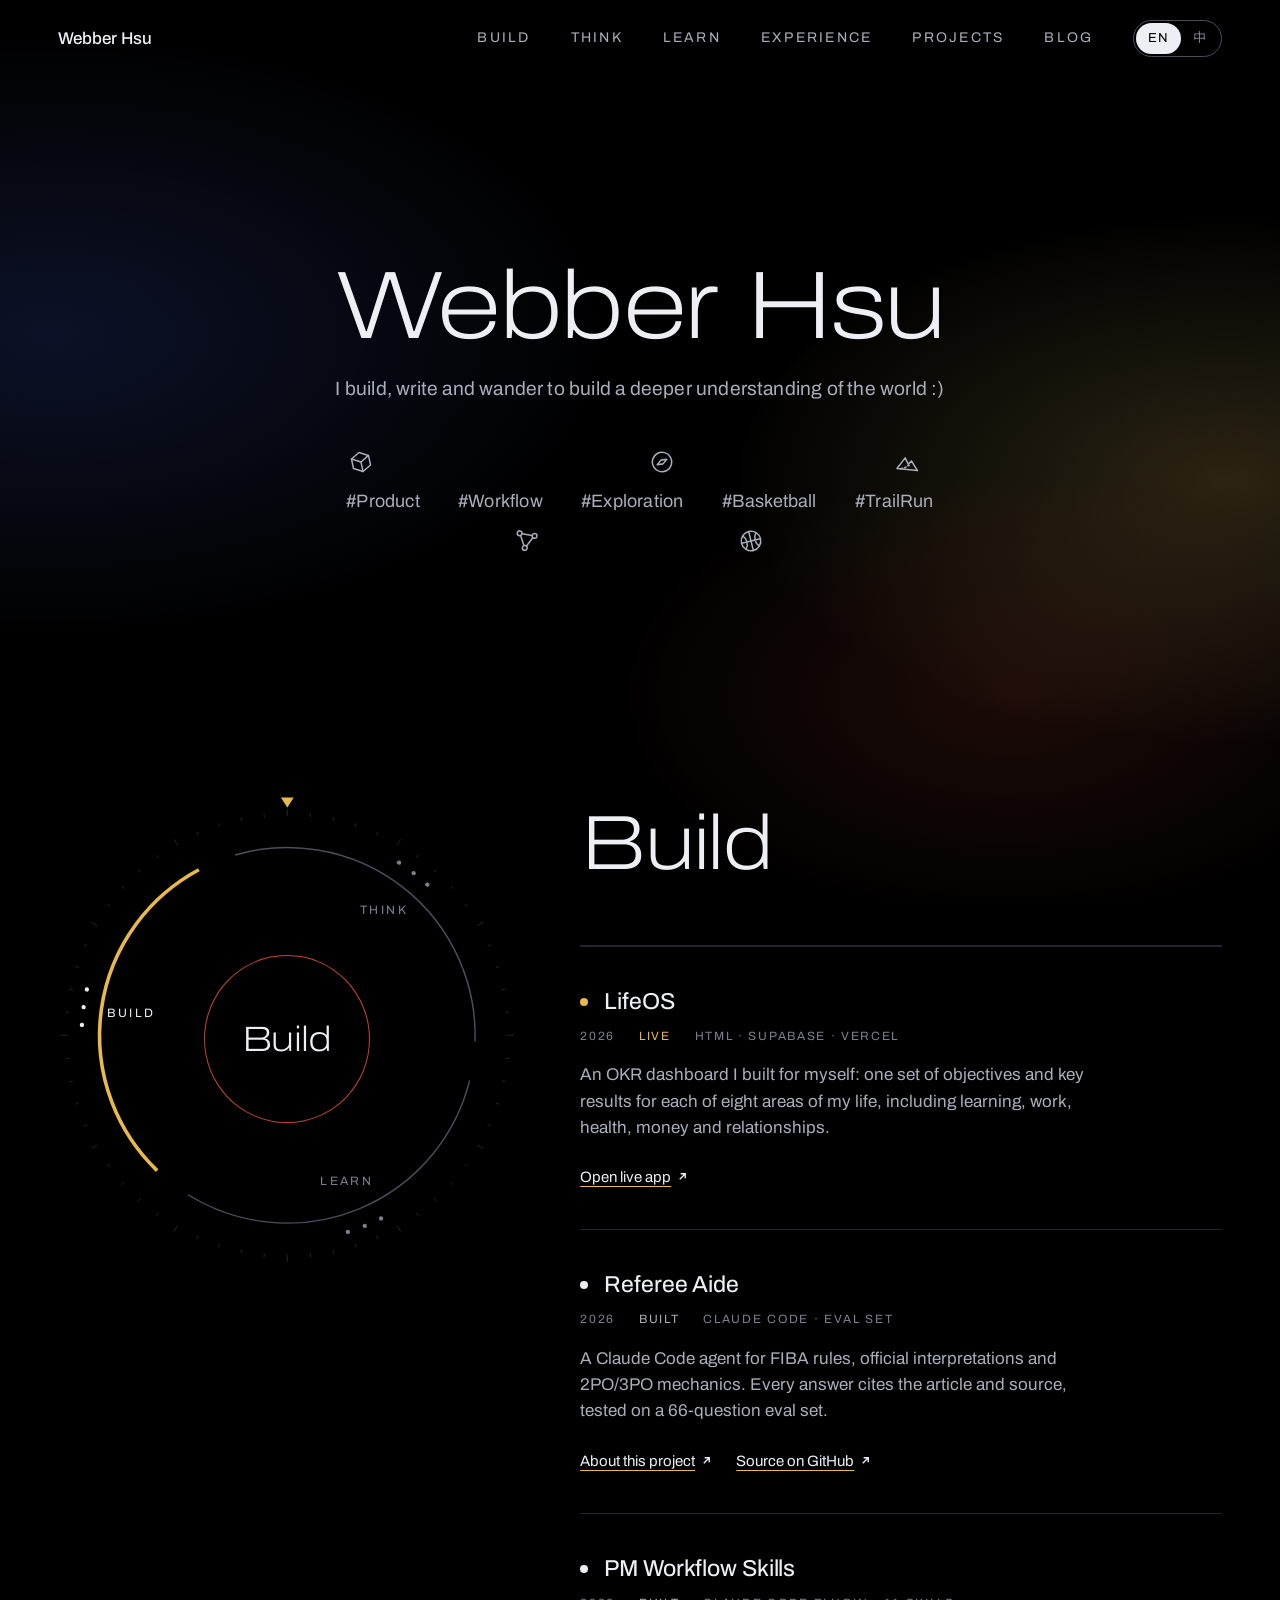
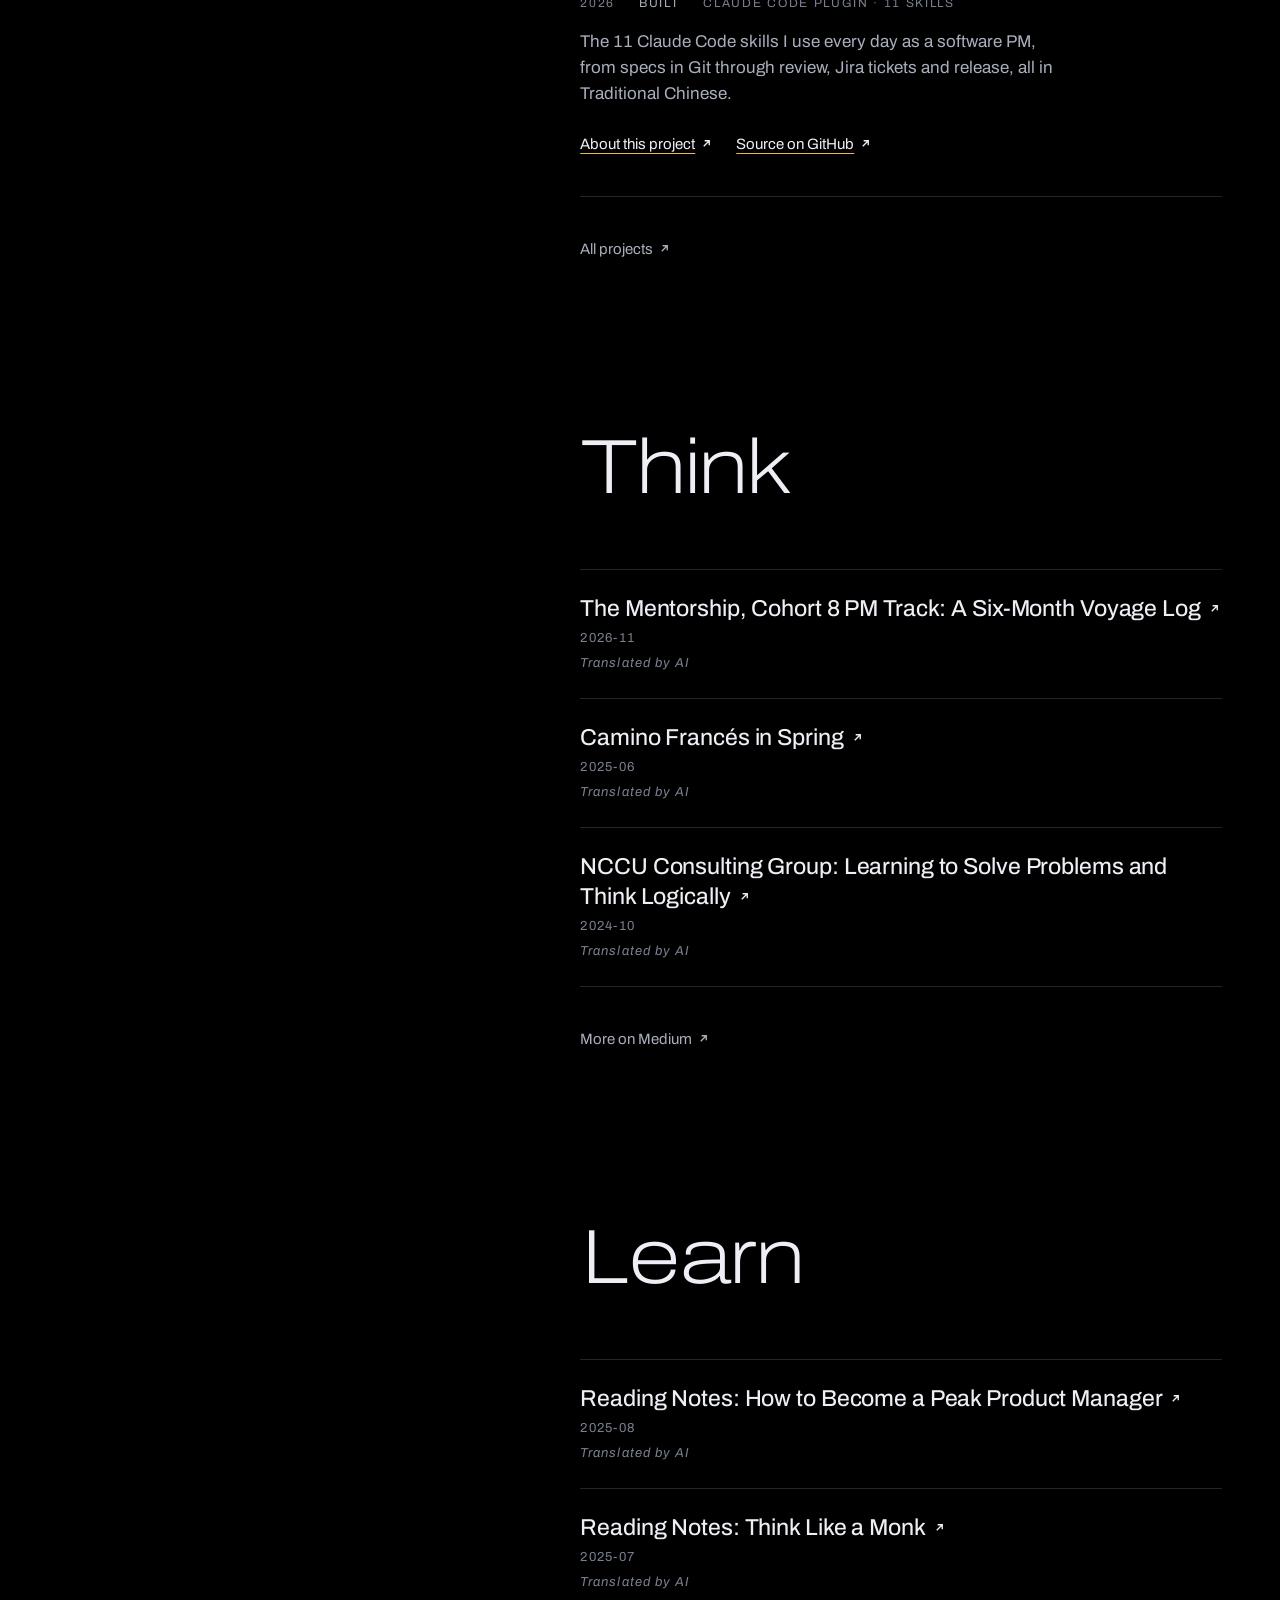
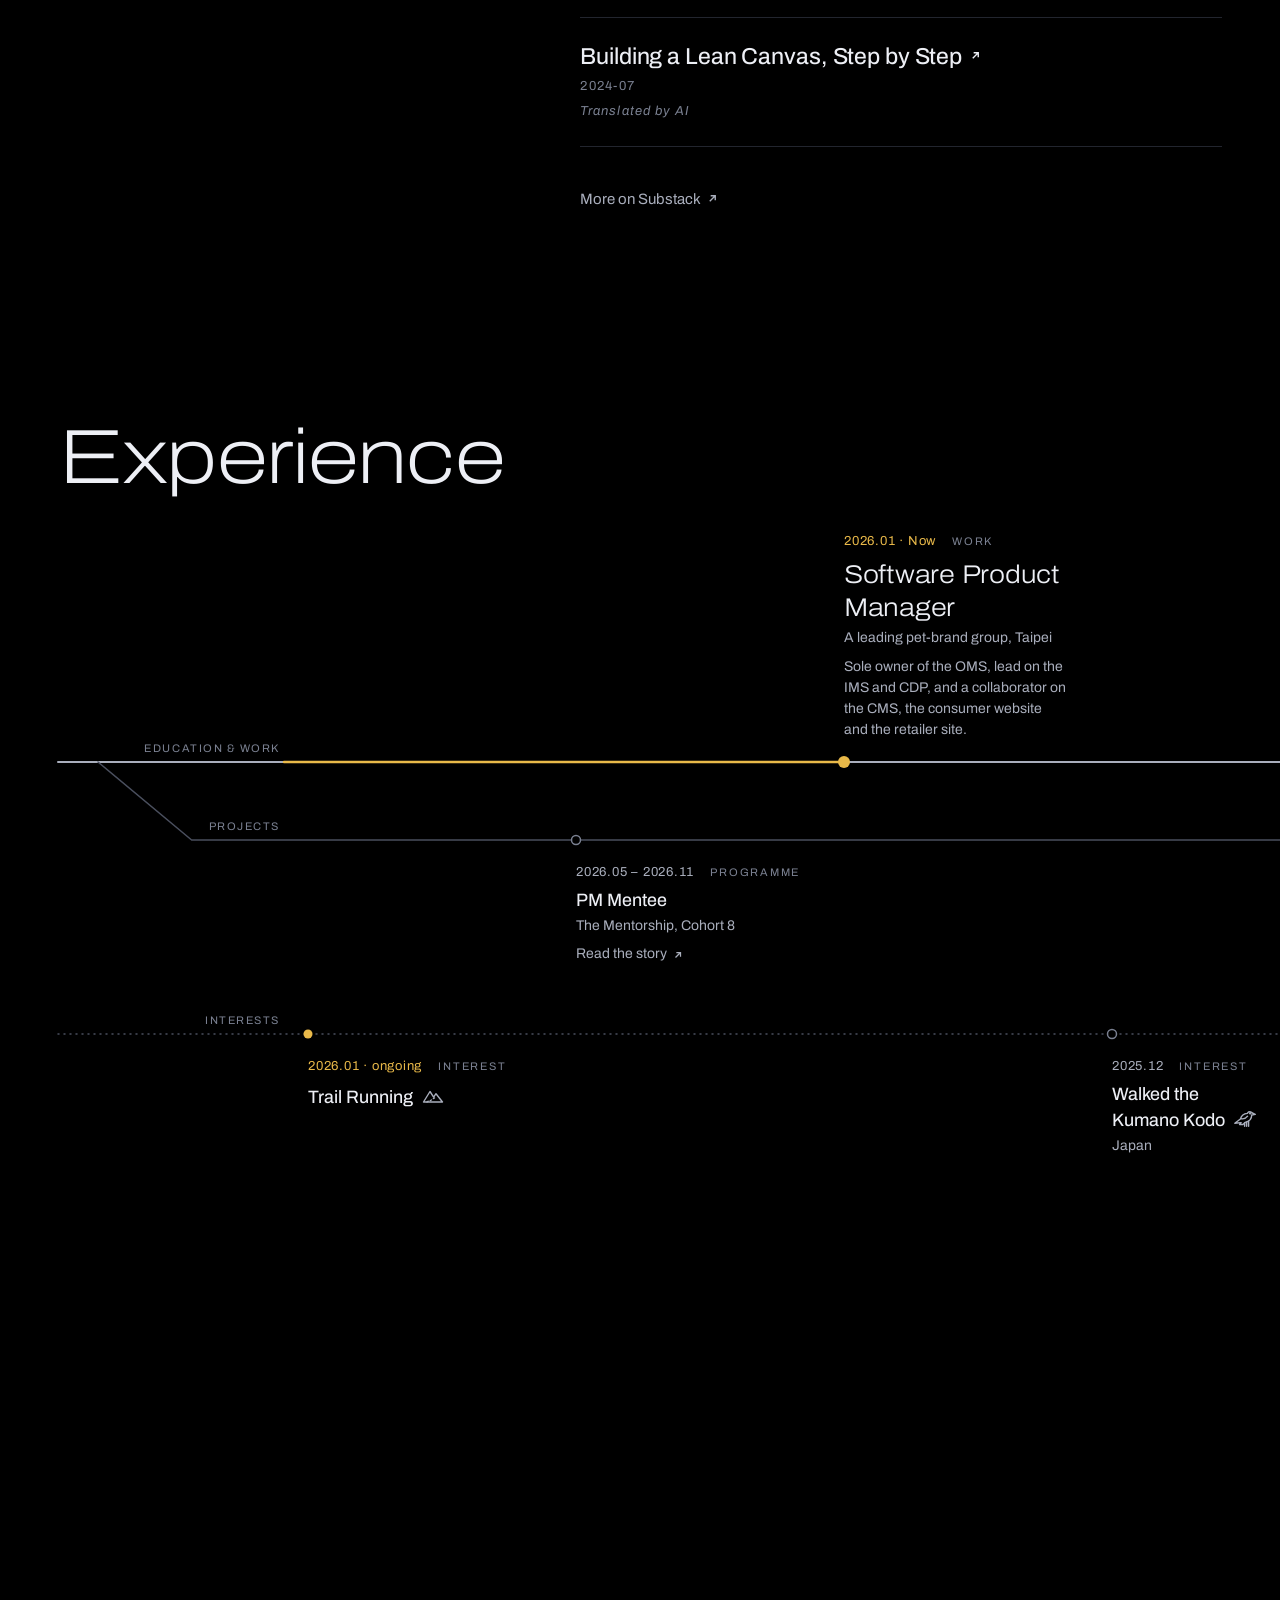
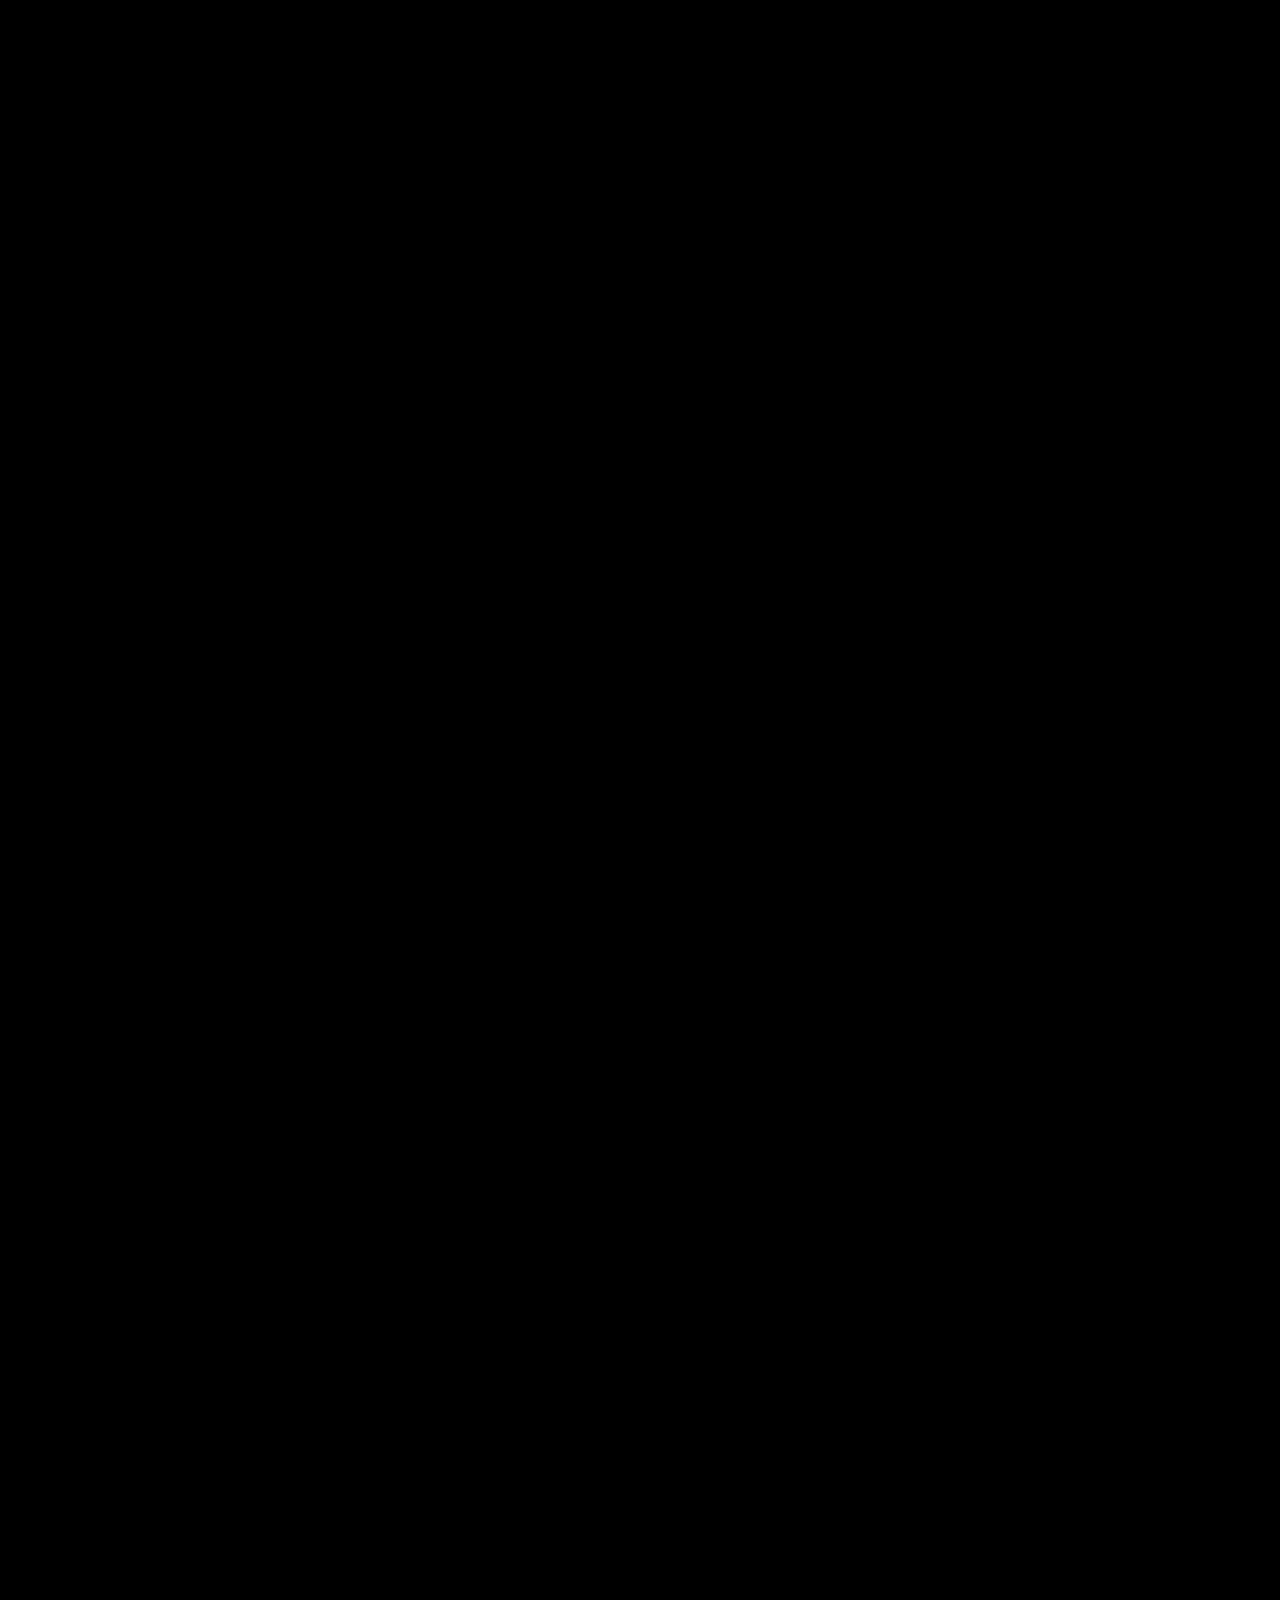
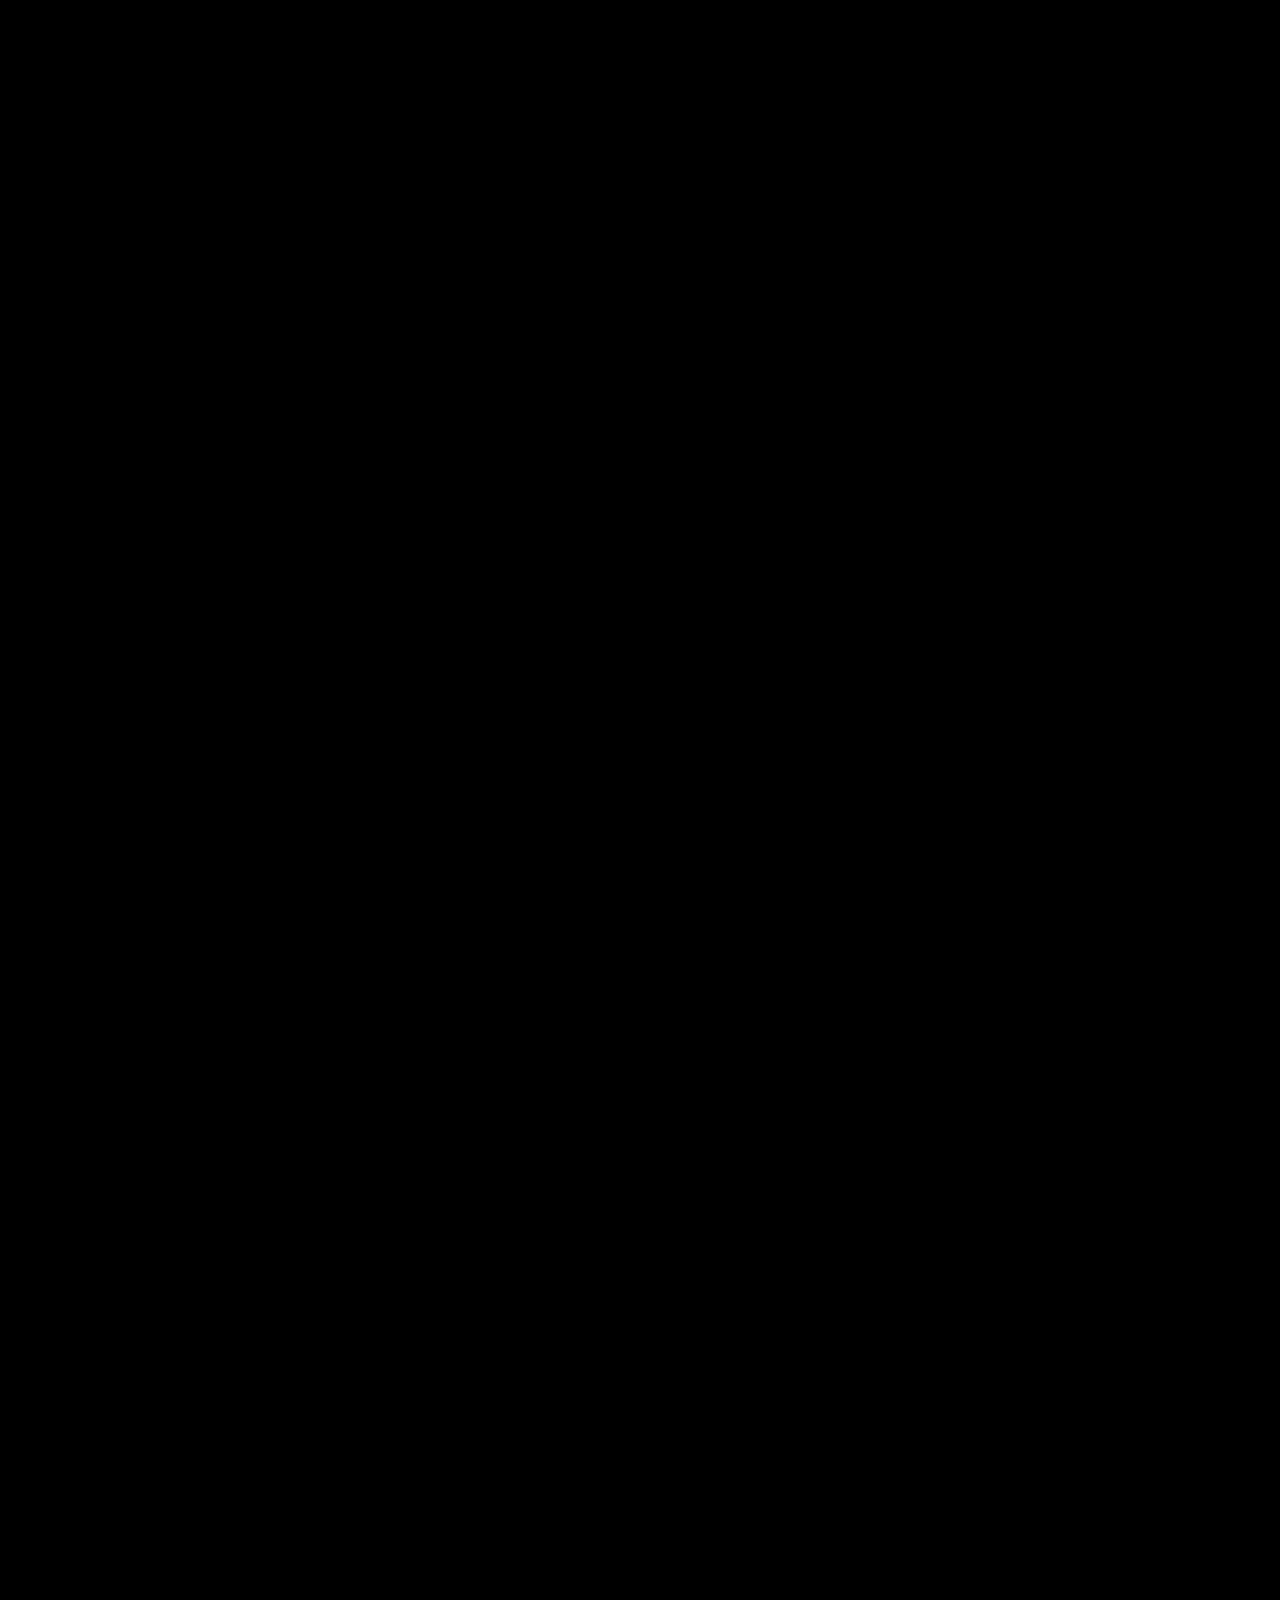
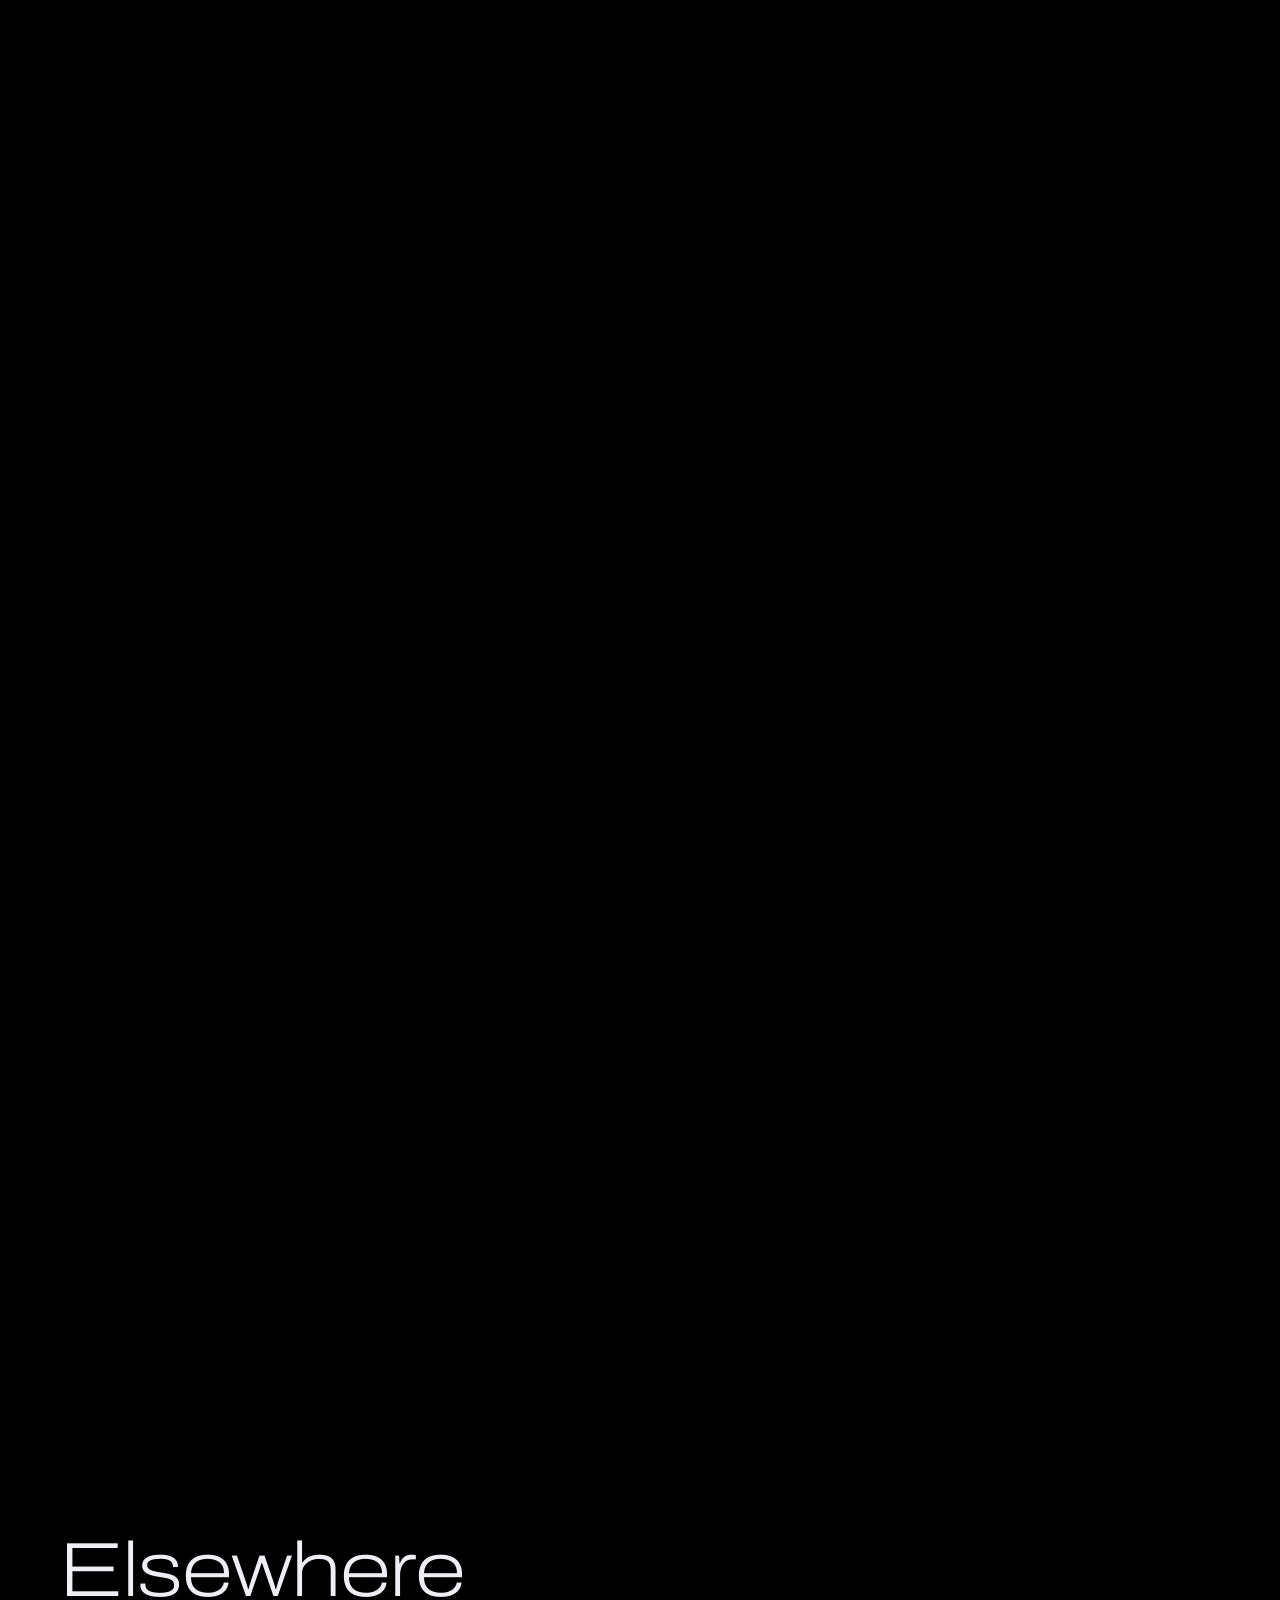
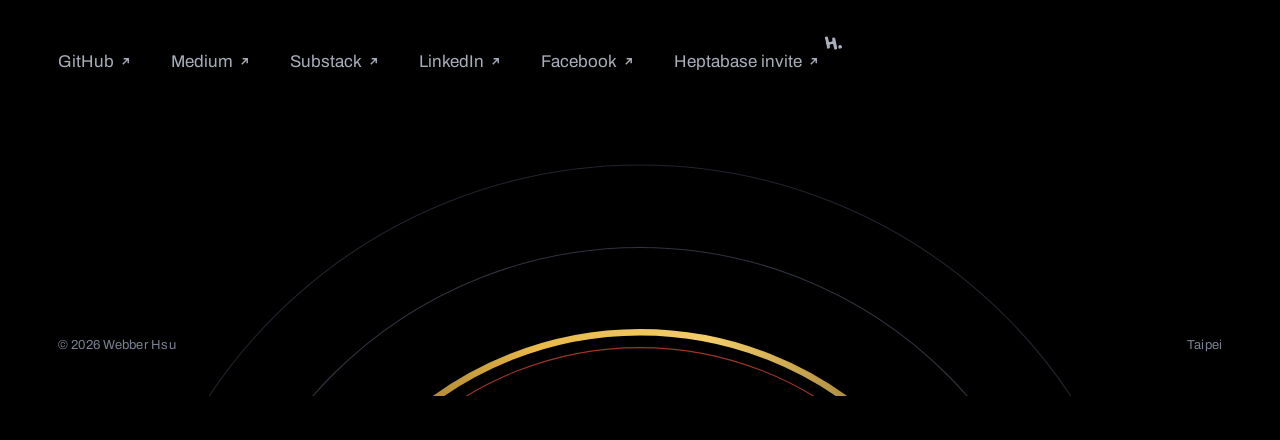
==== commit 551b6ee2: "Link previews: deck first pages and story covers on hover, shared peek.js Co-Authored-By: Claude Opu" ====
--- a/index.html
+++ b/index.html
@@ -109,5 +109,6 @@
 <script src="content.js"></script>
 <script src="menu.js"></script>
 <script src="main.js"></script>
+<script src="peek.js"></script>
 </body>
 </html>
--- a/styles.css
+++ b/styles.css
@@ -710,7 +710,7 @@
   .bar nav { padding-bottom: calc(var(--s4) + env(safe-area-inset-bottom, 0px)); }
 }
 
-/* ---------- Article preview on the timeline (mouse only) ----------
+/* ---------- Link preview (mouse only): peek.js, for any link with data-peek ----------
    A small card with the post's cover follows the pointer over any entry that has a story. */
 .tl-peek {
   position: fixed; left: 0; top: 0; z-index: 30; width: 280px; pointer-events: none;
@@ -861,3 +861,8 @@
   .flow[style*="--cols:3"] .flow-n { position: static; display: block; margin-bottom: 4px; }
   .flow[style*="--cols:3"] .flow-band { grid-row: auto; grid-column: 1 !important; }
 }
+
+/* Links with a preview get the same quiet hint as the timeline's story links. */
+@media (hover: hover) and (pointer: fine) {
+  .work-links a[data-peek] { cursor: zoom-in; }
+}
